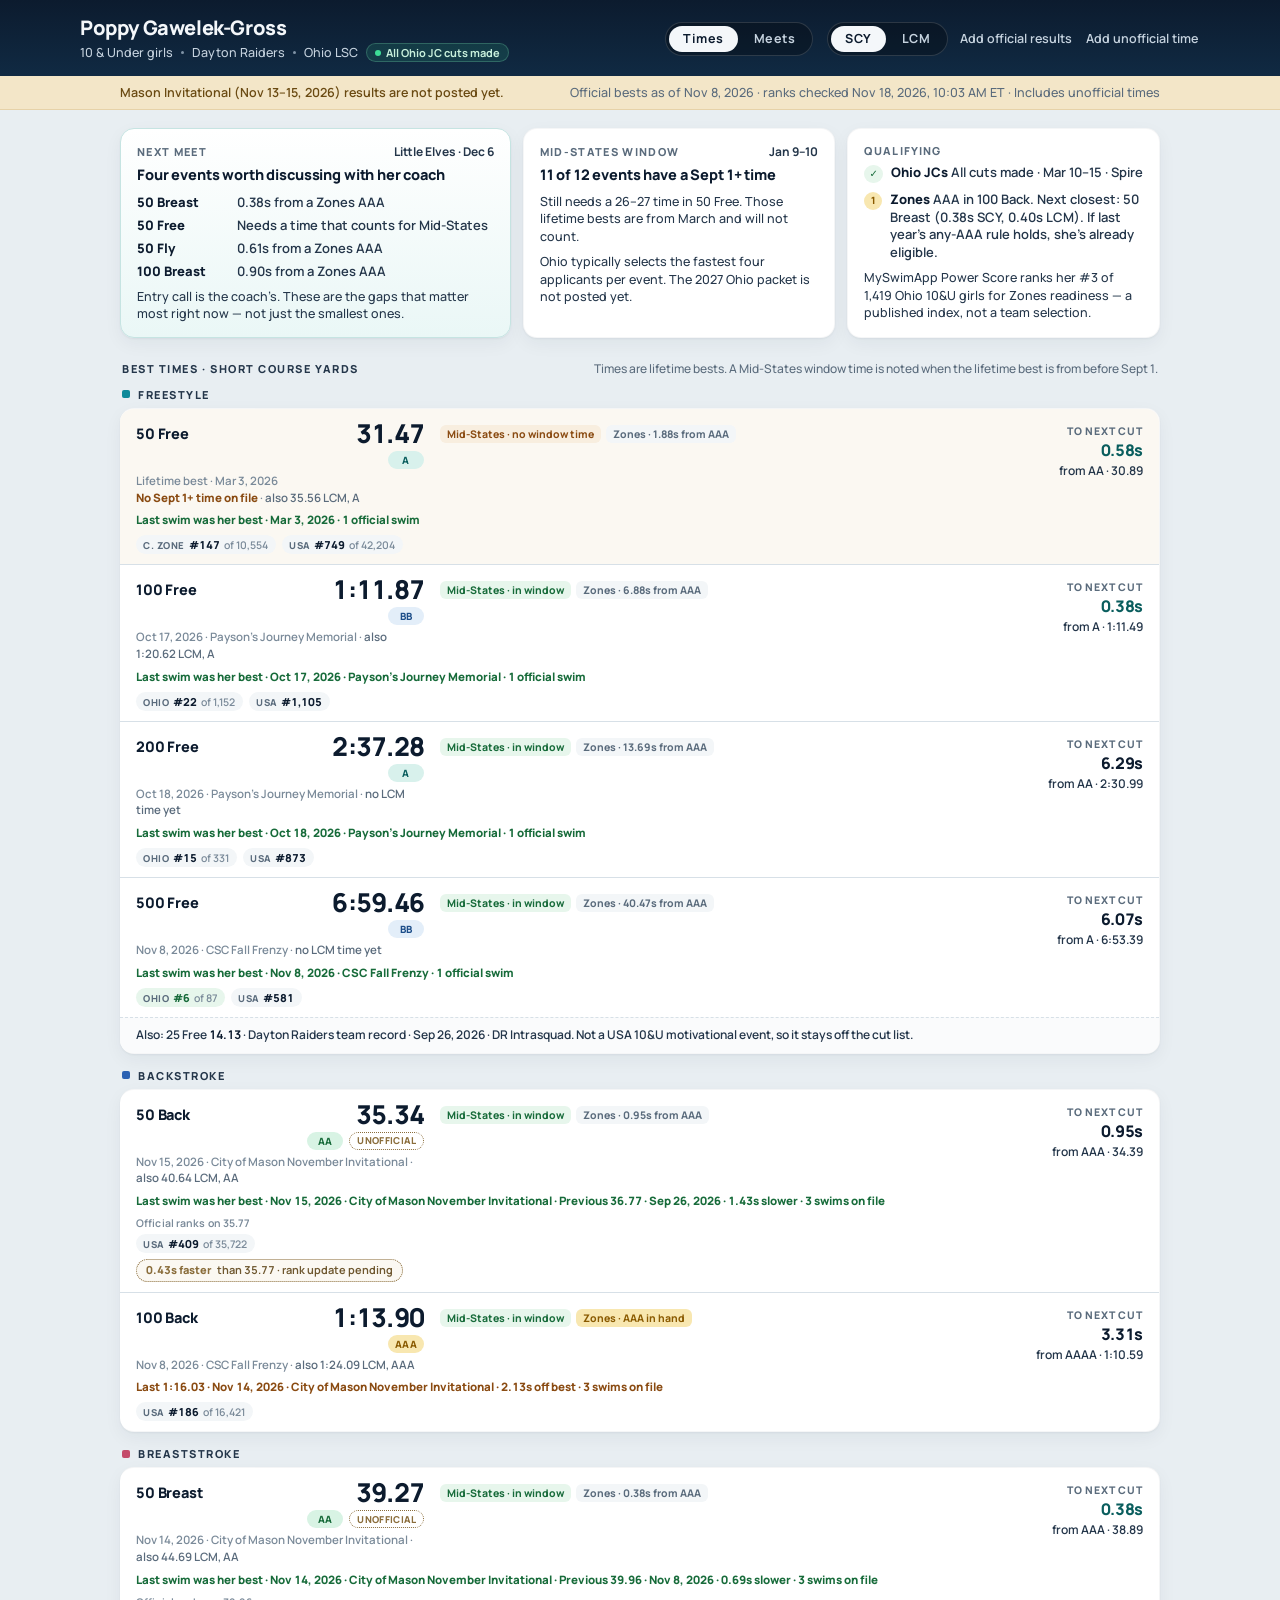
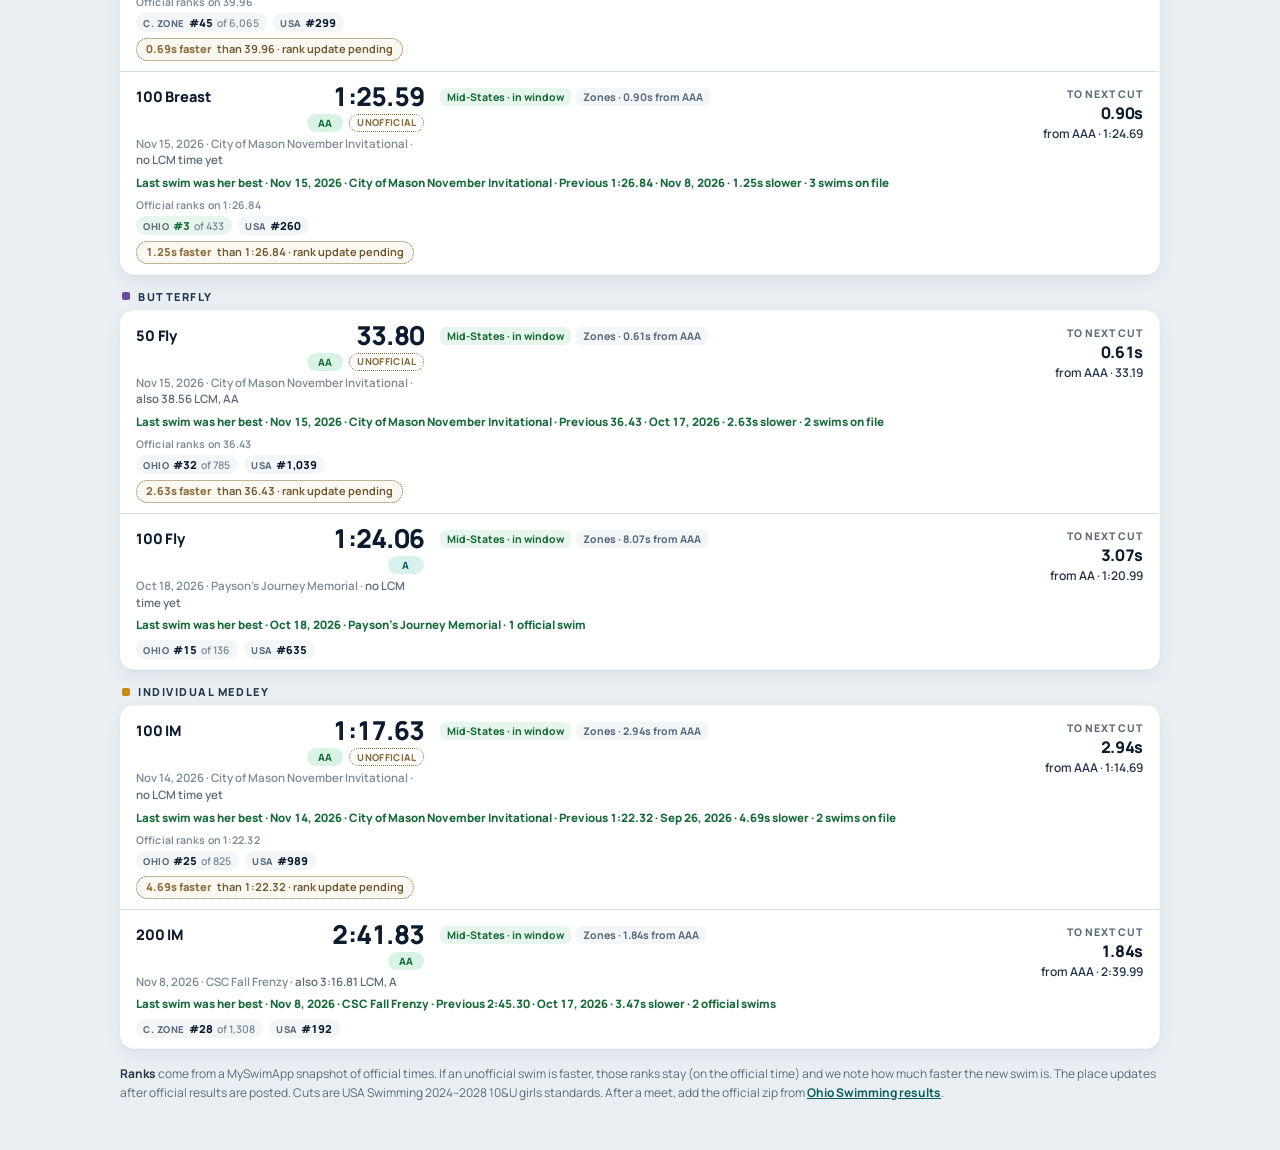
==== index.html @ fdbb14b2 "Refresh ranks from MySwimApp" ====
<!DOCTYPE html>
<html lang="en">
<head>
<meta charset="utf-8">
<meta name="viewport" content="width=device-width, initial-scale=1">
<title>Poppy Gawelek-Gross — Times Dashboard</title>
<meta name="description" content="Times, cuts, meet schedule, practice calendar, and official results for Poppy Gawelek-Gross, Dayton Raiders.">
<link rel="preconnect" href="https://fonts.googleapis.com">
<link rel="preconnect" href="https://fonts.gstatic.com" crossorigin>
<link href="https://fonts.googleapis.com/css2?family=Manrope:wght@400;500;600;700;800&display=swap" rel="stylesheet">
<style>

:root {
  --ink:#0C1B2E; --ink-soft:#24364A; --paper:#E8EEF2; --card:#FFFFFF; --line:#D7E0E7;
  --muted:#5A6B7C; --quiet:#7A8A99; --text:#152032; --aqua:#0C7C7C; --aqua-deep:#0A5E5E;
  --warn:#8A4B12; --warn-bg:#F8EEDF; --ok:#176B3A; --ok-bg:#E7F6EC; --radius:14px;
  --sans:Manrope,"Segoe UI",system-ui,sans-serif;
  --shadow:0 1px 2px rgba(16,42,67,.05),0 6px 18px rgba(16,42,67,.05);
}
* { box-sizing:border-box; margin:0; padding:0; }
html,body { background:var(--paper); color:var(--text); font-family:var(--sans); min-height:100%; }
button,input,select { font:inherit; }
.wrap { max-width:1120px; margin:0 auto; padding:0 40px 48px; }
header.hero { background:linear-gradient(180deg,#0C1B2E 0%,#102A43 100%); color:#F4F7FA; padding:16px 40px 14px; position:sticky; top:0; z-index:20; }
.hero-inner { max-width:1120px; margin:0 auto; display:flex; align-items:center; justify-content:space-between; gap:16px; }
.name-block h1 { font-weight:800; font-size:20px; letter-spacing:-.02em; line-height:1.2; }
.meta { margin-top:3px; color:#C5D2DE; font-size:12.5px; font-weight:500; display:flex; flex-wrap:wrap; gap:6px 8px; align-items:center; }
.dot { width:3px; height:3px; border-radius:50%; background:#7F93A6; display:inline-block; }
.chip { display:inline-flex; align-items:center; gap:5px; background:rgba(46,168,120,.18); border:1px solid rgba(120,210,170,.28); color:#C8F0DC; border-radius:999px; padding:1px 8px; font-size:11px; font-weight:700; }
.chip i { width:6px; height:6px; border-radius:50%; background:#3DDC97; display:inline-block; }
.hero-actions { display:flex; align-items:center; gap:10px; flex:1 1 auto; flex-wrap:wrap; justify-content:flex-end; min-width:0; }
.toggle { display:inline-flex; background:rgba(0,0,0,.28); border:1px solid rgba(255,255,255,.14); border-radius:999px; padding:3px; gap:2px; flex:0 0 auto; }
.toggle button { appearance:none; border:0; background:transparent; color:#C5D2DE; font:700 12.5px/1 var(--sans); padding:7px 14px; border-radius:999px; cursor:pointer; letter-spacing:.04em; white-space:nowrap; flex:1 0 auto; }
.toggle button[aria-pressed="true"] { background:#F4F7FA; color:var(--ink); }
.btn-quiet { color:#C5D2DE; font:600 12.5px/1 var(--sans); background:transparent; border:0; cursor:pointer; padding:6px 2px; white-space:nowrap; flex:0 0 auto; }
.status { background:#F3E6C8; border-bottom:1px solid #E6D2A8; color:#6A4A12; font-size:12.5px; font-weight:600; }
.status .inner { max-width:1120px; margin:0 auto; padding:8px 40px; display:flex; justify-content:space-between; gap:16px; flex-wrap:wrap; align-items:baseline; }
.status .fresh { color:#5A6B7C; font-weight:500; }
.cards { display:grid; grid-template-columns:1.25fr 1fr 1fr; gap:12px; margin:18px 0 22px; }
.card { background:var(--card); border-radius:var(--radius); box-shadow:var(--shadow); padding:14px 16px; border:1px solid rgba(16,42,67,.04); }
.card h2 { font-size:11px; font-weight:800; letter-spacing:.12em; text-transform:uppercase; color:var(--muted); margin:0 0 6px; display:flex; justify-content:space-between; align-items:baseline; gap:8px; }
.card h2 .when { letter-spacing:0; text-transform:none; font-weight:700; color:var(--ink-soft); font-size:12px; }
.card.soon { border:1px solid #C6E4E2; background:linear-gradient(180deg,#FFFFFF,#EAF7F6); }
.lead { font-size:14.5px; font-weight:800; color:var(--ink); letter-spacing:-.01em; margin-bottom:8px; line-height:1.3; }
.slist { list-style:none; display:flex; flex-direction:column; gap:5px; }
.slist li { display:grid; grid-template-columns:92px 1fr; gap:8px; font-size:13px; align-items:baseline; }
.slist .ev { font-weight:800; color:var(--ink); }
.slist .why { color:var(--ink-soft); font-weight:600; }
.whisper { margin-top:8px; font-size:11.5px; color:var(--quiet); font-weight:500; line-height:1.4; }
.card p { font-size:12.5px; color:var(--ink-soft); font-weight:500; line-height:1.4; }
.qual { display:flex; flex-direction:column; gap:8px; }
.qualrow { display:flex; gap:8px; align-items:flex-start; font-size:13px; line-height:1.35; }
.mark { flex:0 0 auto; margin-top:1px; min-width:18px; height:18px; padding:0 5px; border-radius:999px; display:inline-flex; align-items:center; justify-content:center; font-size:10px; font-weight:800; }
.mark.ok { background:var(--ok-bg); color:var(--ok); }
.mark.partial { background:#F8E7B0; color:#8A5A00; }
.qualrow .k { font-weight:800; color:var(--ink); }
.qualrow .v { color:var(--ink-soft); font-weight:600; }
.section-head { display:flex; align-items:baseline; justify-content:space-between; gap:12px; margin:6px 2px 10px; }
.section-head h2 { font-size:11px; font-weight:800; letter-spacing:.14em; text-transform:uppercase; color:var(--ink-soft); margin:0; }
.section-head .hint { font-size:12px; color:var(--muted); font-weight:500; }
.stroke { margin-bottom:14px; }
.stroke-head { display:flex; align-items:center; gap:8px; margin:0 2px 6px; }
.swatch { width:8px; height:8px; border-radius:2px; }
.stroke-head h3 { font-size:11px; font-weight:800; letter-spacing:.14em; text-transform:uppercase; color:var(--ink-soft); margin:0; }
.stroke-card { background:var(--card); border-radius:var(--radius); box-shadow:var(--shadow); border:1px solid rgba(16,42,67,.04); overflow:hidden; border-left:4px solid var(--stroke); }
.event { padding:11px 16px 10px; border-top:1px solid var(--line); display:grid; grid-template-columns:132px 140px 1fr 168px; grid-template-areas:"name time mid gap" "meta meta mid gap" "last last last last" "ranks ranks ranks ranks"; gap:2px 16px; align-items:start; }
.event:first-child { border-top:0; }
.event.stale { background:#FBF8F2; }
.event.empty { opacity:.8; background:#F8FAFB; }
.ev-name { grid-area:name; font-weight:800; font-size:14.5px; color:var(--ink); letter-spacing:-.01em; padding-top:4px; }
.time-col { grid-area:time; }
.time { font-weight:800; font-size:26px; letter-spacing:-.03em; color:var(--ink); font-variant-numeric:tabular-nums lining-nums; line-height:1; text-align:right; width:100%; }
.time.none { font-size:18px; font-weight:700; color:var(--quiet); }
.time-col .badges { display:flex; justify-content:flex-end; gap:6px; margin-top:5px; flex-wrap:wrap; }
.badge { display:inline-flex; align-items:center; justify-content:center; min-width:36px; height:18px; padding:0 6px; border-radius:999px; font-size:10px; font-weight:800; letter-spacing:.05em; }
.badge.B { background:#D7DEE5; color:#3A4A5A; }
.badge.BB { background:#E3EEF9; color:#1D4E89; }
.badge.A { background:#D8F1EC; color:#0A5E5E; }
.badge.AA { background:#D8F3E4; color:#176B3A; }
.badge.AAA { background:#F8E7B0; color:#8A5A00; }
.badge.AAAA { background:#EDE4FA; color:#5B2D91; }
.unofficial { display:inline-flex; align-items:center; padding:1px 7px; border-radius:999px; border:1.5px dotted #8A6D3B; color:#8A6D3B; background:transparent; font-size:9.5px; font-weight:800; letter-spacing:.04em; text-transform:uppercase; cursor:help; }
.gap { grid-area:gap; text-align:right; padding-top:4px; }
.gap .need { font-size:10.5px; font-weight:800; letter-spacing:.08em; text-transform:uppercase; color:var(--muted); }
.gap .amt { font-size:16px; font-weight:800; letter-spacing:-.02em; color:var(--ink); font-variant-numeric:tabular-nums lining-nums; margin-top:1px; }
.gap.close .amt { color:var(--aqua-deep); }
.gap .to { display:block; font-size:12px; font-weight:600; color:var(--ink-soft); margin-top:1px; }
.mid { grid-area:mid; display:flex; flex-wrap:wrap; gap:5px; align-content:flex-start; padding-top:5px; }
.tag { display:inline-flex; align-items:center; gap:4px; border-radius:6px; padding:2px 7px; font-size:10.5px; font-weight:750; }
.tag.ok { background:var(--ok-bg); color:var(--ok); }
.tag.warn { background:var(--warn-bg); color:var(--warn); }
.tag.gold { background:#F8E7B0; color:#8A5A00; }
.tag.quiet { background:#F3F6F8; color:var(--muted); }
.emeta { grid-area:meta; font-size:11.5px; font-weight:600; color:var(--quiet); padding-top:2px; line-height:1.45; }
.emeta strong { color:var(--warn); font-weight:800; }
.also { color:var(--muted); font-weight:600; }
.last { grid-area:last; font-size:11.5px; font-weight:600; color:var(--ink-soft); margin-top:4px; font-variant-numeric:tabular-nums; }
.last .off { color:var(--warn); font-weight:800; }
.last .best { color:var(--ok); font-weight:800; }
.ranks { grid-area:ranks; display:flex; gap:6px; flex-wrap:wrap; margin-top:6px; }
.rank { display:inline-flex; align-items:baseline; gap:4px; background:#F3F6F8; border-radius:999px; padding:2px 8px 2px 7px; font-size:11px; }
.rank.hot { background:#E7F6EC; }
.rank .k { font-weight:800; letter-spacing:.06em; text-transform:uppercase; color:var(--muted); font-size:9.5px; }
.rank .v { font-weight:800; color:var(--ink); font-variant-numeric:tabular-nums; }
.rank.hot .v { color:var(--ok); }
.rank .of { font-weight:600; color:var(--quiet); font-size:10.5px; }
.ranks-wrap { grid-area:ranks; margin-top:6px; }
.ranks-wrap .ranks { margin-top:0; }
.rank-cap { display:block; font-size:10.5px; font-weight:650; color:var(--quiet); margin-bottom:4px; letter-spacing:.01em; }
.rank-prov { display:inline-flex; flex-wrap:wrap; align-items:baseline; gap:0 5px; margin-top:6px; padding:3px 9px; border-radius:999px; border:1.5px dotted #8A6D3B; color:#6E572F; background:#FBF8F2; font-size:11px; font-weight:650; font-variant-numeric:tabular-nums; line-height:1.35; max-width:100%; }
.rank-prov strong { font-weight:800; color:#8A6D3B; }
.honor { padding:8px 16px 10px; font-size:12px; color:var(--ink-soft); font-weight:600; border-top:1px dashed var(--line); background:#FAFBFC; }
.honor strong { color:var(--ink); font-variant-numeric:tabular-nums; }
.notes { margin-top:16px; color:var(--muted); font-size:12px; line-height:1.55; }
.notes a { color:var(--aqua-deep); font-weight:700; }
.notes strong { color:var(--ink-soft); font-weight:700; }
.toast { position:fixed; bottom:16px; left:50%; transform:translateX(-50%); background:var(--ink); color:#fff; padding:10px 16px; border-radius:10px; font-size:13px; font-weight:600; z-index:40; max-width:min(520px,92vw); box-shadow:var(--shadow); display:none; }
.toast.show { display:block; }
.modal-bg { position:fixed; inset:0; background:rgba(12,27,46,.45); z-index:30; display:none; align-items:flex-end; justify-content:center; padding:16px; }
.modal-bg.show { display:flex; }
.modal { background:#fff; border-radius:16px; padding:18px 18px 16px; width:min(440px,100%); box-shadow:var(--shadow); }
.modal h3 { font-size:16px; font-weight:800; color:var(--ink); margin-bottom:8px; }
.modal p { font-size:13px; color:var(--ink-soft); line-height:1.45; margin-bottom:12px; }
.modal label { display:block; font-size:11px; font-weight:800; letter-spacing:.06em; text-transform:uppercase; color:var(--muted); margin:8px 0 4px; }
.modal input,.modal select { width:100%; border:1px solid var(--line); border-radius:8px; padding:8px 10px; font-size:14px; }
.modal .row { display:grid; grid-template-columns:1fr 1fr; gap:8px; }
.modal .actions { display:flex; justify-content:flex-end; gap:8px; margin-top:14px; }
.modal .actions button { border:0; border-radius:999px; padding:8px 14px; font-weight:700; cursor:pointer; }
.modal .actions .cancel { background:#F3F6F8; color:var(--ink-soft); }
.modal .actions .go { background:var(--ink); color:#fff; }
.file-hint { font-size:12px; color:var(--quiet); margin-top:8px; }

.view-toggle { margin-right:4px; }
.deadlines { display:flex; flex-direction:column; gap:8px; margin:18px 0 18px; }
.deadlines-head { font-size:11px; font-weight:800; letter-spacing:.14em; text-transform:uppercase; color:var(--ink-soft); margin:0 2px 2px; }
.deadline { background:var(--card); border:1px solid rgba(16,42,67,.04); border-left:4px solid var(--warn); border-radius:12px; box-shadow:var(--shadow); padding:10px 14px; display:flex; justify-content:space-between; align-items:baseline; gap:12px; flex-wrap:wrap; }
.deadline.soft { border-left-color:#C5D2DE; }
.deadline.muted { border-left-color:var(--line); }
.deadline .dl-when { font-weight:800; color:var(--ink); font-size:14px; letter-spacing:-.02em; }
.deadline .dl-meet { font-size:13px; font-weight:600; color:var(--ink-soft); }
.deadline .dl-status { font-size:12.5px; font-weight:700; color:var(--warn); }
.deadline.muted .dl-status { color:var(--muted); }
.deadline .dl-until { font-size:11.5px; font-weight:700; color:var(--quiet); }
.meet-card { background:var(--card); border-radius:var(--radius); box-shadow:var(--shadow); padding:16px 18px 14px; border:1px solid rgba(16,42,67,.04); margin-bottom:12px; }
.meet-card.current { border:1px solid #C6E4E2; background:linear-gradient(180deg,#FFFFFF,#EAF7F6); }
.meet-card.ineligible { opacity:.92; }
.meet-card-head { display:flex; justify-content:space-between; align-items:flex-start; gap:12px; margin-bottom:10px; flex-wrap:wrap; }
.meet-card h2 { font-size:18px; font-weight:800; letter-spacing:-.02em; text-transform:none; color:var(--ink); margin:0; line-height:1.25; }
.meet-official { display:block; font-size:12px; font-weight:600; color:var(--muted); letter-spacing:0; text-transform:none; margin-top:2px; }
.meet-dates { font-size:13.5px; font-weight:800; color:var(--ink-soft); }
.meet-badge { display:inline-flex; align-items:center; border-radius:999px; padding:2px 8px; font-size:10.5px; font-weight:800; letter-spacing:.04em; text-transform:uppercase; margin-left:8px; vertical-align:middle; }
.meet-badge.now { background:#E7F6EC; color:var(--ok); }
.meet-badge.warn { background:var(--warn-bg); color:var(--warn); }
.meet-badge.quiet { background:#F3F6F8; color:var(--muted); }
.meet-flags { display:flex; flex-wrap:wrap; gap:6px; margin:0 0 10px; }
.meet-flags .meet-badge { text-transform:none; letter-spacing:0; font-size:11px; padding:3px 8px; }
.meet-grid { display:grid; grid-template-columns:148px 1fr; gap:7px 16px; font-size:13px; line-height:1.45; }
.meet-grid .k { font-weight:800; font-size:10.5px; letter-spacing:.08em; text-transform:uppercase; color:var(--muted); padding-top:2px; }
.meet-grid .v { font-weight:600; color:var(--ink-soft); }
.meet-grid .v strong { color:var(--ink); font-weight:800; }
.meet-grid a { color:var(--aqua-deep); font-weight:700; text-decoration:none; }
.meet-grid a:hover { text-decoration:underline; }
.meet-events { margin:0; padding:0; list-style:none; display:flex; flex-direction:column; gap:2px; }
.meet-events li { display:flex; gap:10px; flex-wrap:wrap; }
.meet-events .num { font-weight:800; color:var(--quiet); width:2.4em; font-variant-numeric:tabular-nums; }
.meet-events .ev { font-weight:800; color:var(--ink); min-width:7em; }
.meet-events .seed { color:var(--muted); font-weight:600; font-variant-numeric:tabular-nums; }
.meet-events li.pick { background:#EAF7F6; border-radius:6px; padding:1px 6px; margin-left:-6px; }
.suggested { margin-top:6px; }
.suggested .lead { font-size:13px; font-weight:800; color:var(--ink); margin-bottom:4px; }
.suggested ul { margin:0; padding:0; list-style:none; display:flex; flex-direction:column; gap:4px; }
.suggested li { display:grid; grid-template-columns:92px 1fr; gap:8px; font-size:13px; }
.suggested .ev { font-weight:800; color:var(--ink); }
.suggested .why { color:var(--ink-soft); font-weight:600; }
.meet-links { display:flex; flex-wrap:wrap; gap:8px; margin-top:12px; }
.meet-links a { display:inline-flex; align-items:center; background:#F3F6F8; color:var(--aqua-deep); font-size:12px; font-weight:700; padding:6px 10px; border-radius:999px; text-decoration:none; }
.meet-links a:hover { background:#E7EEF2; }
.meet-note { margin-top:8px; font-size:12px; color:var(--muted); font-weight:500; line-height:1.45; }
.past-meets { margin:18px 0 8px; background:var(--card); border-radius:var(--radius); box-shadow:var(--shadow); border:1px solid rgba(16,42,67,.04); padding:4px 16px 8px; }
.past-meets > summary { cursor:pointer; list-style:none; font-size:13px; font-weight:800; color:var(--ink); padding:10px 0; display:flex; justify-content:space-between; align-items:center; }
.past-meets > summary::-webkit-details-marker { display:none; }
.past-meets > summary::after { content:"Show"; font-size:11px; font-weight:700; letter-spacing:.06em; text-transform:uppercase; color:var(--aqua-deep); }
.past-meets[open] > summary::after { content:"Hide"; }
.past-meets .meet-card { box-shadow:none; border:1px solid var(--line); }
.meets-foot { margin:16px 2px 0; color:var(--muted); font-size:12px; line-height:1.55; }
.meets-foot a { color:var(--aqua-deep); font-weight:700; }

.practice-card { background:var(--card); border-radius:var(--radius); box-shadow:var(--shadow); padding:16px 18px 14px; border:1px solid rgba(16,42,67,.04); margin-bottom:12px; }
.practice-card h2 { font-size:18px; font-weight:800; letter-spacing:-.02em; text-transform:none; color:var(--ink); margin:0; line-height:1.25; }
.practice-sub { display:block; font-size:12px; font-weight:600; color:var(--muted); margin-top:2px; }
table.practice-table { width:100%; border-collapse:collapse; margin-top:10px; font-variant-numeric:tabular-nums; }
table.practice-table th {
  text-align:left; font-size:10px; font-weight:800; letter-spacing:.08em; text-transform:uppercase;
  color:var(--muted); padding:6px 8px 6px 0; border-bottom:2px solid var(--ink);
}
table.practice-table td { padding:7px 8px 7px 0; border-bottom:1px solid var(--line); font-size:13.5px; font-weight:600; color:var(--ink-soft); }
table.practice-table tr:last-child td { border-bottom:0; }
table.practice-table .day { font-weight:800; color:var(--ink); width:3.2em; }
table.practice-table .tm { font-weight:800; color:var(--ink); }
table.practice-table .loc { font-weight:600; }
.practice-actions { display:flex; flex-wrap:wrap; gap:8px; margin-top:12px; align-items:center; }
.practice-actions a.practice-add {
  display:inline-flex; align-items:center; background:var(--aqua); color:#fff;
  font-size:13px; font-weight:800; padding:8px 14px; border-radius:999px; text-decoration:none;
}
.practice-actions a.practice-add:hover { background:var(--aqua-deep); }
.practice-actions a.practice-how {
  display:inline-flex; align-items:center; background:#F3F6F8; color:var(--aqua-deep);
  font-size:12px; font-weight:700; padding:6px 10px; border-radius:999px; text-decoration:none;
}
.practice-actions a.practice-how:hover { background:#E7EEF2; }
.practice-note { margin-top:8px; font-size:12px; color:var(--muted); font-weight:500; line-height:1.45; }
.practice-changes { margin:8px 0 0; padding:0; list-style:none; font-size:12.5px; color:var(--ink-soft); font-weight:600; line-height:1.45; }
.practice-changes li { margin-top:3px; }

@media (max-width:700px) {
  header.hero, .status .inner, .wrap { padding-left:14px; padding-right:14px; }
  header.hero { padding-top:14px; padding-bottom:12px; }
  .hero-inner { flex-direction:column; align-items:stretch; gap:10px; }
  .hero-actions { justify-content:flex-start; width:100%; }
  .view-toggle { flex:1 1 100%; margin-right:0; }
  .view-toggle button { flex:1 0 auto; text-align:center; }
  #course-toggle { flex:0 1 auto; }
  #course-toggle button { flex:1 0 auto; text-align:center; }
  .name-block h1 { font-size:18px; }
  .status .inner { flex-direction:column; gap:2px; }
  .cards { grid-template-columns:1fr; }
  .section-head { flex-direction:column; gap:4px; }
  .event { grid-template-columns:1fr auto; grid-template-areas:"name gap" "time gap" "mid mid" "meta meta" "last last" "ranks ranks"; gap:3px 10px; }
  .time { text-align:left; font-size:28px; }
  .time-col .badges { justify-content:flex-start; }
  .ev-name { padding-top:0; }
  .meet-grid { grid-template-columns:1fr; gap:2px 0; }
  .meet-grid .k { padding-top:8px; }
  .deadline { flex-direction:column; gap:2px; }
  .meet-card { padding:14px; }
  .meet-card h2 { font-size:17px; }
  .practice-card { padding:14px; }
  .practice-card h2 { font-size:17px; }
  .suggested li { grid-template-columns:1fr; gap:0; }
  table.ehls-table { display:none !important; }
  .ehls-cards { display:block !important; }
  .ehls-head { flex-direction:column; align-items:stretch; }
  .ehls-print-btn { width:100%; text-align:center; }
}


.ehls { margin-top:16px; padding-top:14px; border-top:1px dashed var(--line); }
.ehls-head { display:flex; justify-content:space-between; align-items:flex-end; gap:10px; flex-wrap:wrap; margin-bottom:8px; }
.ehls h3 { margin:0; font-size:13px; font-weight:800; letter-spacing:.04em; text-transform:none; color:var(--ink); }
.ehls .hint { font-size:12px; font-weight:600; color:var(--warn); max-width:36em; line-height:1.4; margin:6px 0 0; }
.ehls-print-btn {
  appearance:none; border:0; background:var(--ink); color:#fff;
  font:800 12.5px/1 var(--sans); letter-spacing:.03em;
  padding:9px 14px; border-radius:999px; cursor:pointer; white-space:nowrap;
}
.ehls-print-btn:hover { background:#18314A; }
table.ehls-table { width:100%; border-collapse:collapse; font-variant-numeric:tabular-nums; margin-top:8px; }
table.ehls-table th {
  text-align:left; font-size:10px; font-weight:800; letter-spacing:.08em; text-transform:uppercase;
  color:var(--muted); padding:6px 8px; border-bottom:2px solid var(--ink);
}
table.ehls-table td { padding:8px; border-bottom:1px solid var(--line); font-size:13px; font-weight:600; color:var(--ink-soft); vertical-align:middle; }
table.ehls-table tr:last-child td { border-bottom:0; }
table.ehls-table .ev { font-weight:800; color:var(--ink); }
table.ehls-table th.r, table.ehls-table td.r { text-align:right; }
table.ehls-table .tba { color:var(--warn); font-weight:800; letter-spacing:.04em; font-size:12px; }
.ehls-day, table.ehls-table .ehls-day td {
  font-size:11px; font-weight:800; letter-spacing:.06em; text-transform:uppercase; color:var(--aqua-deep);
  background:#EAF7F6; border-bottom:0;
}
.ehls-cards { display:none; }
.ehls-card { border-top:1px solid var(--line); padding:12px 0 10px; }
.ehls-card:first-of-type { border-top:0; }
.ehls-day + .ehls-card { border-top:0; }
.ehls-card .row1 { display:flex; justify-content:space-between; align-items:flex-start; gap:10px; }
.ehls-card .evname { font-weight:800; font-size:16px; letter-spacing:-.02em; color:var(--ink); text-align:right; padding-top:2px; }
.ehls-card .meta { display:grid; grid-template-columns:1fr 1.2fr 1fr; gap:6px 8px; margin-top:8px; font-size:13.5px; font-weight:700; color:var(--ink); font-variant-numeric:tabular-nums; }
.ehls-card .meta .lab { display:block; font-size:9.5px; font-weight:800; letter-spacing:.08em; text-transform:uppercase; color:var(--muted); }
.ehls-card .tba { color:var(--warn); font-weight:800; letter-spacing:.04em; }
table.ehls-table .ehl .code, .ehls-card .ehl .code { font-size:18px; }
.season-past { margin:22px 0 8px; }
.season-past .section-head { margin-bottom:10px; }
.past-card {
  background:var(--card); border-radius:var(--radius); border:1px solid rgba(16,42,67,.04);
  box-shadow:var(--shadow); padding:14px 16px 12px; margin-bottom:10px;
}
.past-card h3 { margin:0; font-size:16px; font-weight:800; letter-spacing:-.02em; text-transform:none; color:var(--ink); }
.past-meta { font-size:12.5px; font-weight:600; color:var(--muted); margin:2px 0 8px; }
.past-swims { width:100%; border-collapse:collapse; font-variant-numeric:tabular-nums; }
.past-swims td { padding:4px 8px 4px 0; font-size:13px; font-weight:600; color:var(--ink-soft); }
.past-swims .ev { font-weight:800; color:var(--ink); }
.past-swims .tm { font-weight:800; color:var(--ink); font-variant-numeric:tabular-nums; }
.past-flag { display:inline-flex; align-items:center; border-radius:999px; padding:1px 6px; font-size:9.5px; font-weight:800; letter-spacing:.04em; text-transform:uppercase; margin-left:6px; vertical-align:middle; }
.past-flag.best { background:var(--ok-bg); color:var(--ok); }
.past-flag.record { background:#F8E7B0; color:#8A5A00; }
.past-flag.window { background:#E3EEF9; color:#1D4E89; }
#ehls-print { display:none; }
.notecard {
  background:#fffef8; color:var(--ink);
  border:1.5px solid #1A2A3A; border-radius:6px;
  padding:12px 14px 10px; width:100%;
  display:flex; flex-direction:column;
}
.nc-top { display:flex; justify-content:space-between; align-items:flex-start; gap:8px; }
.nc-name { font-weight:800; font-size:21px; letter-spacing:-.03em; line-height:1.05; margin:0; text-transform:none; }
.nc-meet { font-weight:800; font-size:12.5px; color:var(--ink-soft); margin:3px 0 0; }
.nc-session { text-align:right; font-weight:800; font-size:13px; line-height:1.25; }
.nc-session .day { font-size:15.5px; letter-spacing:-.02em; }
.nc-times { font-size:12.5px; font-weight:700; color:var(--ink-soft); margin:6px 0 6px; padding-bottom:5px; border-bottom:2px solid var(--ink); }
.nc-table { width:100%; border-collapse:collapse; flex:1; font-variant-numeric:tabular-nums; }
.nc-table th { text-align:left; font-size:9px; font-weight:800; letter-spacing:.1em; text-transform:uppercase; color:var(--muted); padding:2px 8px 3px 0; }
.nc-table th.r, .nc-table td.r { text-align:right; padding-left:14px; }
.nc-table td { padding:6px 8px 6px 0; border-top:1px solid #E4E0D4; font-size:15px; font-weight:700; vertical-align:middle; }
.nc-table td:last-child, .nc-table th:last-child { padding-right:0; }
.nc-table .ev { font-weight:800; font-size:15.5px; letter-spacing:-.02em; color:var(--ink); white-space:nowrap; }
.nc-table td.r { white-space:nowrap; }
.ehl .code { font-weight:800; font-size:19px; letter-spacing:-.03em; color:var(--ink); line-height:1.05; white-space:nowrap; font-variant-numeric:tabular-nums; }
.ehl .sep { display:inline-block; padding:0 .12em; font-weight:700; color:#7A8A99; }
.ehl .tba { color:var(--warn); font-weight:800; letter-spacing:.02em; font-size:14px; }
.ehl .abbr { margin-top:2px; font-size:10.5px; font-weight:800; letter-spacing:.12em; text-transform:uppercase; color:var(--ink-soft); }
.goal { white-space:nowrap; font-weight:800; color:var(--ink); }
.goal .cut { display:inline-block; margin-right:.32em; font-size:10px; font-weight:800; letter-spacing:.08em; text-transform:uppercase; color:#0A5E5E; }
.nc-foot { margin-top:auto; padding-top:6px; font-size:10px; font-weight:650; color:var(--muted); letter-spacing:.01em; white-space:nowrap; }

@page { size: 6in 4in; margin: 0; }
@media print {
  body.print-ehls header.hero,
  body.print-ehls .status,
  body.print-ehls .wrap,
  body.print-ehls #toast,
  body.print-ehls #modal-bg,
  body.print-ehls #file { display:none !important; }
  body.print-ehls { background:#fff; }
  body.print-ehls #ehls-print { display:block !important; }
  body.print-ehls .print-page {
    display:block;
    width: 6in;
    height: 4in;
    page-break-after: always;
    break-after: page;
    padding: 0;
  }
  body.print-ehls .print-page:last-child { page-break-after: auto; break-after: auto; }
  body.print-ehls .print-page .notecard {
    box-shadow:none; border-radius:0; border:0;
    width:100%; height:100%; padding:0.18in;
  }
}

.ehls-time { font-weight:800; color:var(--ink); font-variant-numeric:tabular-nums; }
.ehls-time.ns { letter-spacing:.04em; color:var(--muted); }
.ehls-time .uo { display:inline-block; margin-left:6px; font-size:9.5px; font-weight:800; letter-spacing:.04em; text-transform:uppercase; color:#8A6D3B; }
.ehls-time .place { font-weight:700; color:var(--ink-soft); }
.ehls-relays { margin-top:10px; font-size:13px; font-weight:600; color:var(--ink-soft); line-height:1.45; }
.ehls-relays strong { color:var(--ink); font-weight:800; }
.past-flag.unofficial { background:#F8EEDF; color:#8A6D3B; }

</style>
</head>
<body>
<header class="hero">
  <div class="hero-inner">
    <div class="name-block">
      <h1>Poppy Gawelek-Gross</h1>
      <div class="meta">
        <span>10 &amp; Under girls</span><span class="dot"></span>
        <span>Dayton Raiders</span><span class="dot"></span>
        <span>Ohio LSC</span>
        <span class="chip"><i></i>All Ohio JC cuts made</span>
      </div>
    </div>
    <div class="hero-actions">
      <div class="toggle view-toggle" role="tablist" aria-label="Dashboard section">
        <button type="button" id="btn-times" data-view="times" aria-pressed="true">Times</button>
        <button type="button" id="btn-meets" data-view="meets" aria-pressed="false">Meets</button>
      </div>
      <div class="toggle" id="course-toggle" role="tablist" aria-label="Course">
        <button type="button" id="btn-scy" data-course="SCY" aria-pressed="true">SCY</button>
        <button type="button" id="btn-lcm" data-course="LCM" aria-pressed="false">LCM</button>
      </div>
      <button type="button" class="btn-quiet" id="btn-import">Add official results</button>
      <button type="button" class="btn-quiet" id="btn-unofficial">Add unofficial time</button>
      <input id="file" type="file" accept=".zip,.hy3,.cl2,.HY3,.CL2,application/zip" multiple hidden>
    </div>
  </div>
</header>
<div id="app"></div>
<div id="ehls-print" class="ehls-print" aria-hidden="true"></div>
<div id="toast" class="toast" role="status"></div>
<div id="modal-bg" class="modal-bg"></div>
<script>
const DATA = {
  "version": 1,
  "meta": {
    "swimmer": "Poppy Gawelek-Gross",
    "ageGroup": "10 & Under girls",
    "club": "Dayton Raiders",
    "lsc": "Ohio LSC",
    "born": "2016-09-05",
    "profileUrl": "https://myswimapp.com/swimmer/140062",
    "ohioResultsUrl": "https://www.gomotionapp.com/team/czohlsc/page/meets/25-26-sc-scheduleresults",
    "lastChecked": "2026-11-18T10:03:35-05:00",
    "lastCheckedLabel": "Nov 18, 2026, 10:03 AM ET",
    "bestTimesAsOf": "2026-11-08",
    "bestTimesAsOfLabel": "Nov 8, 2026",
    "midStatesWindowStart": "2026-09-01",
    "snapshotUpdated": "2026-11-18T10:03:35-05:00",
    "snapshotUpdatedLabel": "Nov 18, 2026, 10:03 AM ET",
    "masonMeet": {
      "name": "City of Mason November Invitational",
      "dates": "Nov 13–15, 2026",
      "resultsPosted": false
    },
    "zonesReadiness": {
      "rank": 3,
      "of": 1419,
      "scope": "Ohio 10&U girls",
      "metric": "MySwimApp Power Score",
      "source": "MySwimApp"
    },
    "meetsAsOf": "2026-11-15",
    "meetsAsOfLabel": "Nov 15, 2026"
  },
  "eventCatalog": {
    "scy": [
      {
        "name": "50 Free",
        "stroke": "Freestyle"
      },
      {
        "name": "100 Free",
        "stroke": "Freestyle"
      },
      {
        "name": "200 Free",
        "stroke": "Freestyle"
      },
      {
        "name": "500 Free",
        "stroke": "Freestyle"
      },
      {
        "name": "50 Back",
        "stroke": "Backstroke"
      },
      {
        "name": "100 Back",
        "stroke": "Backstroke"
      },
      {
        "name": "50 Breast",
        "stroke": "Breaststroke"
      },
      {
        "name": "100 Breast",
        "stroke": "Breaststroke"
      },
      {
        "name": "50 Fly",
        "stroke": "Butterfly"
      },
      {
        "name": "100 Fly",
        "stroke": "Butterfly"
      },
      {
        "name": "100 IM",
        "stroke": "Individual Medley"
      },
      {
        "name": "200 IM",
        "stroke": "Individual Medley"
      }
    ],
    "lcm": [
      {
        "name": "50 Free",
        "stroke": "Freestyle"
      },
      {
        "name": "100 Free",
        "stroke": "Freestyle"
      },
      {
        "name": "200 Free",
        "stroke": "Freestyle"
      },
      {
        "name": "400 Free",
        "stroke": "Freestyle"
      },
      {
        "name": "50 Back",
        "stroke": "Backstroke"
      },
      {
        "name": "100 Back",
        "stroke": "Backstroke"
      },
      {
        "name": "50 Breast",
        "stroke": "Breaststroke"
      },
      {
        "name": "100 Breast",
        "stroke": "Breaststroke"
      },
      {
        "name": "50 Fly",
        "stroke": "Butterfly"
      },
      {
        "name": "100 Fly",
        "stroke": "Butterfly"
      },
      {
        "name": "200 IM",
        "stroke": "Individual Medley"
      }
    ]
  },
  "standards": {
    "scy": {
      "50 Free": {
        "B": "39.79",
        "BB": "35.99",
        "A": "32.09",
        "AA": "30.89",
        "AAA": "29.59",
        "AAAA": "28.29"
      },
      "100 Free": {
        "B": "1:30.79",
        "BB": "1:21.09",
        "A": "1:11.49",
        "AA": "1:08.29",
        "AAA": "1:04.99",
        "AAAA": "1:01.79"
      },
      "200 Free": {
        "B": "3:22.79",
        "BB": "3:00.59",
        "A": "2:38.39",
        "AA": "2:30.99",
        "AAA": "2:23.59",
        "AAAA": "2:16.19"
      },
      "500 Free": {
        "B": "8:36.69",
        "BB": "7:45.09",
        "A": "6:53.39",
        "AA": "6:36.19",
        "AAA": "6:18.99",
        "AAAA": "6:01.69"
      },
      "50 Back": {
        "B": "48.59",
        "BB": "43.29",
        "A": "37.99",
        "AA": "36.19",
        "AAA": "34.39",
        "AAAA": "32.59"
      },
      "100 Back": {
        "B": "1:45.79",
        "BB": "1:33.99",
        "A": "1:22.29",
        "AA": "1:18.39",
        "AAA": "1:14.49",
        "AAAA": "1:10.59"
      },
      "50 Breast": {
        "B": "54.59",
        "BB": "48.69",
        "A": "42.79",
        "AA": "40.89",
        "AAA": "38.89",
        "AAAA": "36.89"
      },
      "100 Breast": {
        "B": "2:00.29",
        "BB": "1:46.89",
        "A": "1:33.59",
        "AA": "1:29.09",
        "AAA": "1:24.69",
        "AAAA": "1:20.19"
      },
      "50 Fly": {
        "B": "48.39",
        "BB": "42.69",
        "A": "36.99",
        "AA": "35.09",
        "AAA": "33.19",
        "AAAA": "31.29"
      },
      "100 Fly": {
        "B": "1:56.69",
        "BB": "1:41.39",
        "A": "1:26.09",
        "AA": "1:20.99",
        "AAA": "1:15.99",
        "AAAA": "1:10.89"
      },
      "100 IM": {
        "B": "1:44.29",
        "BB": "1:33.19",
        "A": "1:22.09",
        "AA": "1:18.39",
        "AAA": "1:14.69",
        "AAAA": "1:10.99"
      },
      "200 IM": {
        "B": "3:42.09",
        "BB": "3:18.79",
        "A": "2:55.49",
        "AA": "2:47.69",
        "AAA": "2:39.99",
        "AAAA": "2:32.19"
      }
    },
    "lcm": {
      "50 Free": {
        "B": "45.29",
        "BB": "40.89",
        "A": "36.59",
        "AA": "35.09",
        "AAA": "33.69",
        "AAAA": "32.19"
      },
      "100 Free": {
        "B": "1:44.09",
        "BB": "1:32.99",
        "A": "1:21.89",
        "AA": "1:18.19",
        "AAA": "1:14.49",
        "AAAA": "1:10.79"
      },
      "200 Free": {
        "B": "3:50.99",
        "BB": "3:25.69",
        "A": "3:00.39",
        "AA": "2:51.99",
        "AAA": "2:43.49",
        "AAAA": "2:35.09"
      },
      "400 Free": {
        "B": "7:48.59",
        "BB": "7:01.69",
        "A": "6:14.89",
        "AA": "5:59.29",
        "AAA": "5:43.69",
        "AAAA": "5:27.99"
      },
      "50 Back": {
        "B": "55.79",
        "BB": "49.69",
        "A": "43.59",
        "AA": "41.59",
        "AAA": "39.49",
        "AAAA": "37.49"
      },
      "100 Back": {
        "B": "2:01.59",
        "BB": "1:48.09",
        "A": "1:34.59",
        "AA": "1:30.09",
        "AAA": "1:25.59",
        "AAAA": "1:21.09"
      },
      "50 Breast": {
        "B": "1:02.19",
        "BB": "55.49",
        "A": "48.79",
        "AA": "46.49",
        "AAA": "44.29",
        "AAAA": "42.09"
      },
      "100 Breast": {
        "B": "2:19.39",
        "BB": "2:03.89",
        "A": "1:48.39",
        "AA": "1:43.29",
        "AAA": "1:38.09",
        "AAAA": "1:32.99"
      },
      "50 Fly": {
        "B": "54.49",
        "BB": "48.09",
        "A": "41.59",
        "AA": "39.49",
        "AAA": "37.29",
        "AAAA": "35.19"
      },
      "100 Fly": {
        "B": "2:12.79",
        "BB": "1:55.39",
        "A": "1:37.99",
        "AA": "1:32.19",
        "AAA": "1:26.39",
        "AAAA": "1:20.59"
      },
      "200 IM": {
        "B": "4:15.69",
        "BB": "3:48.89",
        "A": "3:22.09",
        "AA": "3:13.09",
        "AAA": "3:04.19",
        "AAAA": "2:55.29"
      }
    }
  },
  "officialTimes": [
    {
      "event": "50 Free",
      "course": "SCY",
      "time": "31.47",
      "date": "2026-03-03",
      "meet": null,
      "source": "MySwimApp",
      "ranks": {
        "ohio": null,
        "centralZone": {
          "rank": 147,
          "of": 10554
        },
        "usa": {
          "rank": 749,
          "of": 42204
        }
      }
    },
    {
      "event": "100 Free",
      "course": "SCY",
      "time": "1:11.87",
      "date": "2026-10-17",
      "meet": "Payson's Journey Memorial",
      "source": "MySwimApp",
      "ranks": {
        "ohio": {
          "rank": 22,
          "of": 1152
        },
        "centralZone": null,
        "usa": {
          "rank": 1105
        }
      }
    },
    {
      "event": "200 Free",
      "course": "SCY",
      "time": "2:37.28",
      "date": "2026-10-18",
      "meet": "Payson's Journey Memorial",
      "source": "MySwimApp",
      "ranks": {
        "ohio": {
          "rank": 15,
          "of": 331
        },
        "centralZone": null,
        "usa": {
          "rank": 873
        }
      }
    },
    {
      "event": "500 Free",
      "course": "SCY",
      "time": "6:59.46",
      "date": "2026-11-08",
      "meet": "CSC Fall Frenzy",
      "source": "MySwimApp",
      "ranks": {
        "ohio": {
          "rank": 6,
          "of": 87
        },
        "centralZone": null,
        "usa": {
          "rank": 581
        }
      }
    },
    {
      "event": "50 Back",
      "course": "SCY",
      "time": "35.77",
      "date": "2026-03-13",
      "meet": null,
      "source": "MySwimApp",
      "ranks": {
        "ohio": null,
        "centralZone": null,
        "usa": {
          "rank": 409,
          "of": 35722
        }
      }
    },
    {
      "event": "100 Back",
      "course": "SCY",
      "time": "1:13.90",
      "date": "2026-11-08",
      "meet": "CSC Fall Frenzy",
      "source": "MySwimApp",
      "ranks": {
        "ohio": null,
        "centralZone": null,
        "usa": {
          "rank": 186,
          "of": 16421
        }
      }
    },
    {
      "event": "50 Breast",
      "course": "SCY",
      "time": "39.96",
      "date": "2026-11-08",
      "meet": "CSC Fall Frenzy",
      "source": "MySwimApp",
      "ranks": {
        "ohio": null,
        "centralZone": {
          "rank": 45,
          "of": 6065
        },
        "usa": {
          "rank": 299
        }
      }
    },
    {
      "event": "100 Breast",
      "course": "SCY",
      "time": "1:26.84",
      "date": "2026-11-08",
      "meet": "CSC Fall Frenzy",
      "source": "MySwimApp",
      "ranks": {
        "ohio": {
          "rank": 3,
          "of": 433
        },
        "centralZone": null,
        "usa": {
          "rank": 260
        }
      }
    },
    {
      "event": "50 Fly",
      "course": "SCY",
      "time": "36.43",
      "date": "2026-10-17",
      "meet": "Payson's Journey Memorial",
      "source": "MySwimApp",
      "ranks": {
        "ohio": {
          "rank": 32,
          "of": 785
        },
        "centralZone": null,
        "usa": {
          "rank": 1039
        }
      }
    },
    {
      "event": "100 Fly",
      "course": "SCY",
      "time": "1:24.06",
      "date": "2026-10-18",
      "meet": "Payson's Journey Memorial",
      "source": "MySwimApp",
      "ranks": {
        "ohio": {
          "rank": 15,
          "of": 136
        },
        "centralZone": null,
        "usa": {
          "rank": 635
        }
      }
    },
    {
      "event": "100 IM",
      "course": "SCY",
      "time": "1:22.32",
      "date": "2026-09-26",
      "meet": "DR Intrasquad",
      "source": "MySwimApp",
      "ranks": {
        "ohio": {
          "rank": 25,
          "of": 825
        },
        "centralZone": null,
        "usa": {
          "rank": 989
        }
      }
    },
    {
      "event": "200 IM",
      "course": "SCY",
      "time": "2:41.83",
      "date": "2026-11-08",
      "meet": "CSC Fall Frenzy",
      "source": "MySwimApp",
      "ranks": {
        "ohio": null,
        "centralZone": {
          "rank": 28,
          "of": 1308
        },
        "usa": {
          "rank": 192
        }
      }
    },
    {
      "event": "50 Free",
      "course": "LCM",
      "time": "35.56",
      "date": "2026-05-31",
      "meet": null,
      "source": "MySwimApp",
      "ranks": {
        "ohio": null,
        "centralZone": {
          "rank": 131,
          "of": 4356
        },
        "usa": {
          "rank": 597
        }
      }
    },
    {
      "event": "100 Free",
      "course": "LCM",
      "time": "1:20.62",
      "date": "2026-05-31",
      "meet": null,
      "source": "MySwimApp",
      "ranks": {
        "ohio": {
          "rank": 15,
          "of": 405
        },
        "centralZone": null,
        "usa": {
          "rank": 723
        }
      }
    },
    {
      "event": "50 Back",
      "course": "LCM",
      "time": "40.64",
      "date": "2026-06-19",
      "meet": null,
      "source": "MySwimApp",
      "ranks": {
        "ohio": null,
        "centralZone": {
          "rank": 64,
          "of": 4243
        },
        "usa": {
          "rank": 292,
          "of": 15842
        }
      }
    },
    {
      "event": "100 Back",
      "course": "LCM",
      "time": "1:24.09",
      "date": "2026-06-20",
      "meet": null,
      "source": "MySwimApp",
      "ranks": {
        "ohio": null,
        "centralZone": null,
        "usa": {
          "rank": 121,
          "of": 10097
        }
      }
    },
    {
      "event": "50 Breast",
      "course": "LCM",
      "time": "44.69",
      "date": "2026-07-30",
      "meet": null,
      "source": "MySwimApp",
      "ranks": {
        "ohio": null,
        "centralZone": null,
        "usa": {
          "rank": 147,
          "of": 13118
        }
      }
    },
    {
      "event": "50 Fly",
      "course": "LCM",
      "time": "38.56",
      "date": "2026-07-31",
      "meet": null,
      "source": "MySwimApp",
      "ranks": {
        "ohio": null,
        "centralZone": {
          "rank": 71,
          "of": 2409
        },
        "usa": {
          "rank": 354
        }
      }
    },
    {
      "event": "200 IM",
      "course": "LCM",
      "time": "3:16.81",
      "date": "2026-06-19",
      "meet": null,
      "source": "MySwimApp",
      "ranks": {
        "ohio": {
          "rank": 10,
          "of": 124
        },
        "centralZone": null,
        "usa": {
          "rank": 526
        }
      }
    }
  ],
  "provisionalTimes": [
    {
      "event": "100 Back",
      "course": "SCY",
      "time": "1:16.03",
      "date": "2026-11-14",
      "meet": "City of Mason November Invitational",
      "source": "Meet Mobile",
      "provisional": true,
      "splits": [],
      "place": 3
    },
    {
      "event": "50 Breast",
      "course": "SCY",
      "time": "39.27",
      "date": "2026-11-14",
      "meet": "City of Mason November Invitational",
      "source": "Meet Mobile",
      "provisional": true,
      "splits": [],
      "place": 1
    },
    {
      "event": "100 IM",
      "course": "SCY",
      "time": "1:17.63",
      "date": "2026-11-14",
      "meet": "City of Mason November Invitational",
      "source": "Meet Mobile",
      "provisional": true,
      "splits": [],
      "place": 4
    },
    {
      "event": "50 Fly",
      "course": "SCY",
      "time": "33.80",
      "date": "2026-11-15",
      "meet": "City of Mason November Invitational",
      "source": "Meet Mobile",
      "provisional": true,
      "splits": [],
      "place": 4
    },
    {
      "event": "100 Breast",
      "course": "SCY",
      "time": "1:25.59",
      "date": "2026-11-15",
      "meet": "City of Mason November Invitational",
      "source": "Meet Mobile",
      "provisional": true,
      "splits": [],
      "place": 2
    },
    {
      "event": "50 Back",
      "course": "SCY",
      "time": "35.34",
      "date": "2026-11-15",
      "meet": "City of Mason November Invitational",
      "source": "Meet Mobile",
      "provisional": true,
      "splits": [],
      "place": 3
    }
  ],
  "honors": [
    {
      "event": "25 Free",
      "course": "SCY",
      "time": "14.13",
      "date": "2026-09-26",
      "meet": "DR Intrasquad",
      "note": "Dayton Raiders team record",
      "source": "MySwimApp"
    }
  ],
  "littleElvesEvents": [
    "50 Breast",
    "50 Free",
    "50 Fly",
    "100 Breast"
  ],
  "swimHistory": [
    {
      "event": "50 Free",
      "course": "SCY",
      "time": "31.47",
      "date": "2026-03-03",
      "meet": null,
      "source": "MySwimApp",
      "splits": [],
      "provisional": false
    },
    {
      "event": "50 Back",
      "course": "SCY",
      "time": "35.77",
      "date": "2026-03-13",
      "meet": null,
      "source": "MySwimApp",
      "splits": [],
      "provisional": false
    },
    {
      "event": "100 Free",
      "course": "LCM",
      "time": "1:20.62",
      "date": "2026-05-31",
      "meet": null,
      "source": "MySwimApp",
      "splits": [],
      "provisional": false
    },
    {
      "event": "50 Free",
      "course": "LCM",
      "time": "35.56",
      "date": "2026-05-31",
      "meet": null,
      "source": "MySwimApp",
      "splits": [],
      "provisional": false
    },
    {
      "event": "200 IM",
      "course": "LCM",
      "time": "3:16.81",
      "date": "2026-06-19",
      "meet": null,
      "source": "MySwimApp",
      "splits": [],
      "provisional": false
    },
    {
      "event": "50 Back",
      "course": "LCM",
      "time": "40.64",
      "date": "2026-06-19",
      "meet": null,
      "source": "MySwimApp",
      "splits": [],
      "provisional": false
    },
    {
      "event": "100 Back",
      "course": "LCM",
      "time": "1:24.09",
      "date": "2026-06-20",
      "meet": null,
      "source": "MySwimApp",
      "splits": [],
      "provisional": false
    },
    {
      "event": "50 Breast",
      "course": "LCM",
      "time": "44.69",
      "date": "2026-07-30",
      "meet": null,
      "source": "MySwimApp",
      "splits": [],
      "provisional": false
    },
    {
      "event": "50 Fly",
      "course": "LCM",
      "time": "38.56",
      "date": "2026-07-31",
      "meet": null,
      "source": "MySwimApp",
      "splits": [],
      "provisional": false
    },
    {
      "event": "100 IM",
      "course": "SCY",
      "time": "1:22.32",
      "date": "2026-09-26",
      "meet": "DR Intrasquad",
      "source": "Ohio results file",
      "splits": [
        {
          "at": 50,
          "time": "38.20"
        },
        {
          "at": 100,
          "time": "1:22.32"
        }
      ],
      "provisional": false
    },
    {
      "event": "25 Free",
      "course": "SCY",
      "time": "14.13",
      "date": "2026-09-26",
      "meet": "DR Intrasquad",
      "source": "Ohio results file",
      "splits": [],
      "provisional": false
    },
    {
      "event": "50 Back",
      "course": "SCY",
      "time": "36.77",
      "date": "2026-09-26",
      "meet": "DR Intrasquad",
      "source": "Ohio results file",
      "splits": [],
      "provisional": false
    },
    {
      "event": "50 Breast",
      "course": "SCY",
      "time": "40.92",
      "date": "2026-09-26",
      "meet": "DR Intrasquad",
      "source": "Ohio results file",
      "splits": [],
      "provisional": false
    },
    {
      "event": "100 Breast",
      "course": "SCY",
      "time": "1:29.58",
      "date": "2026-10-17",
      "meet": "Payson's Journey Memorial",
      "source": "Ohio results file",
      "splits": [
        {
          "at": 50,
          "time": "42.84"
        },
        {
          "at": 100,
          "time": "1:29.58"
        }
      ],
      "provisional": false
    },
    {
      "event": "100 Free",
      "course": "SCY",
      "time": "1:11.87",
      "date": "2026-10-17",
      "meet": "Payson's Journey Memorial",
      "source": "Ohio results file",
      "splits": [
        {
          "at": 50,
          "time": "34.71"
        },
        {
          "at": 100,
          "time": "1:11.87"
        }
      ],
      "provisional": false
    },
    {
      "event": "200 IM",
      "course": "SCY",
      "time": "2:45.30",
      "date": "2026-10-17",
      "meet": "Payson's Journey Memorial",
      "source": "Ohio results file",
      "splits": [
        {
          "at": 50,
          "time": "38.31"
        },
        {
          "at": 100,
          "time": "1:19.99"
        },
        {
          "at": 150,
          "time": "2:08.95"
        },
        {
          "at": 200,
          "time": "2:45.30"
        }
      ],
      "provisional": false
    },
    {
      "event": "50 Fly",
      "course": "SCY",
      "time": "36.43",
      "date": "2026-10-17",
      "meet": "Payson's Journey Memorial",
      "source": "Ohio results file",
      "splits": [],
      "provisional": false
    },
    {
      "event": "100 Back",
      "course": "SCY",
      "time": "1:15.87",
      "date": "2026-10-18",
      "meet": "Payson's Journey Memorial",
      "source": "Ohio results file",
      "splits": [
        {
          "at": 50,
          "time": "37.41"
        },
        {
          "at": 100,
          "time": "1:15.87"
        }
      ],
      "provisional": false
    },
    {
      "event": "100 Fly",
      "course": "SCY",
      "time": "1:24.06",
      "date": "2026-10-18",
      "meet": "Payson's Journey Memorial",
      "source": "Ohio results file",
      "splits": [
        {
          "at": 50,
          "time": "37.52"
        },
        {
          "at": 100,
          "time": "1:24.06"
        }
      ],
      "provisional": false
    },
    {
      "event": "200 Free",
      "course": "SCY",
      "time": "2:37.28",
      "date": "2026-10-18",
      "meet": "Payson's Journey Memorial",
      "source": "Ohio results file",
      "splits": [
        {
          "at": 50,
          "time": "35.57"
        },
        {
          "at": 100,
          "time": "1:16.61"
        },
        {
          "at": 150,
          "time": "1:58.32"
        },
        {
          "at": 200,
          "time": "2:37.28"
        }
      ],
      "provisional": false
    },
    {
      "event": "100 Back",
      "course": "SCY",
      "time": "1:13.90",
      "date": "2026-11-08",
      "meet": "CSC Fall Frenzy",
      "source": "MySwimApp",
      "splits": [],
      "provisional": false
    },
    {
      "event": "100 Breast",
      "course": "SCY",
      "time": "1:26.84",
      "date": "2026-11-08",
      "meet": "CSC Fall Frenzy",
      "source": "MySwimApp",
      "splits": [],
      "provisional": false
    },
    {
      "event": "200 IM",
      "course": "SCY",
      "time": "2:41.83",
      "date": "2026-11-08",
      "meet": "CSC Fall Frenzy",
      "source": "MySwimApp",
      "splits": [],
      "provisional": false
    },
    {
      "event": "50 Breast",
      "course": "SCY",
      "time": "39.96",
      "date": "2026-11-08",
      "meet": "CSC Fall Frenzy",
      "source": "MySwimApp",
      "splits": [],
      "provisional": false
    },
    {
      "event": "500 Free",
      "course": "SCY",
      "time": "6:59.46",
      "date": "2026-11-08",
      "meet": "CSC Fall Frenzy",
      "source": "MySwimApp",
      "splits": [],
      "provisional": false
    },
    {
      "event": "100 Back",
      "course": "SCY",
      "time": "1:16.03",
      "date": "2026-11-14",
      "meet": "City of Mason November Invitational",
      "source": "Meet Mobile",
      "provisional": true,
      "splits": [],
      "place": 3
    },
    {
      "event": "50 Breast",
      "course": "SCY",
      "time": "39.27",
      "date": "2026-11-14",
      "meet": "City of Mason November Invitational",
      "source": "Meet Mobile",
      "provisional": true,
      "splits": [],
      "place": 1
    },
    {
      "event": "100 IM",
      "course": "SCY",
      "time": "1:17.63",
      "date": "2026-11-14",
      "meet": "City of Mason November Invitational",
      "source": "Meet Mobile",
      "provisional": true,
      "splits": [],
      "place": 4
    },
    {
      "event": "50 Fly",
      "course": "SCY",
      "time": "33.80",
      "date": "2026-11-15",
      "meet": "City of Mason November Invitational",
      "source": "Meet Mobile",
      "provisional": true,
      "splits": [],
      "place": 4
    },
    {
      "event": "100 Breast",
      "course": "SCY",
      "time": "1:25.59",
      "date": "2026-11-15",
      "meet": "City of Mason November Invitational",
      "source": "Meet Mobile",
      "provisional": true,
      "splits": [],
      "place": 2
    },
    {
      "event": "50 Back",
      "course": "SCY",
      "time": "35.34",
      "date": "2026-11-15",
      "meet": "City of Mason November Invitational",
      "source": "Meet Mobile",
      "provisional": true,
      "splits": [],
      "place": 3
    }
  ],
  "seasonTargets": {
    "littleElves": {
      "name": "Little Elves",
      "date": "Dec 6, 2026"
    },
    "midStates": {
      "name": "Mid-States",
      "date": "Jan 9–10, 2027"
    },
    "ohioJcs": {
      "name": "Ohio JCs",
      "date": "Mar 10–15, 2027",
      "place": "Spire"
    },
    "zones": {
      "name": "Zones (LCM)",
      "date": "Aug 5–8, 2027"
    }
  },
  "meets": [
    {
      "id": "cmu9z1nch03wgt4n37fe1r57i",
      "name": "City of Mason November Invitational",
      "datesLabel": "Fri–Sun, Nov 13–15, 2026",
      "startDate": "2026-11-13",
      "endDate": "2026-11-15",
      "sanction": "OH-27SC-47",
      "host": "Mason Manta Rays",
      "venue": {
        "name": "Mason Municipal Aquatic Center",
        "address": "6249 Mason Montgomery Rd, Mason, OH 45040",
        "mapsUrl": "https://www.google.com/maps/search/?api=1&query=6249%20Mason%20Montgomery%20Rd%2C%20Mason%2C%20OH%2045040"
      },
      "sessions": [
        {
          "label": "Saturday Session 6 — 10 & Under, North pool",
          "date": "2026-11-14",
          "warmup": "11:15–12:10 PM",
          "start": "12:15 PM",
          "notes": "Dayton Raiders assigned North pool lanes 3–4."
        },
        {
          "label": "Sunday Session 11 — 10 & Under, North pool",
          "date": "2026-11-15",
          "warmup": "11:30–12:25 PM",
          "start": "12:30 PM",
          "notes": "Dayton Raiders assigned North pool lanes 3–4."
        }
      ],
      "eligibility": {
        "eligible": true,
        "label": "Eligible — she was entered and swam."
      },
      "entry": {
        "maxEventsLabel": "10 & Under: 4 individual events and 1 relay per day, maximum 10 individual and 2 relays for the meet",
        "fee": "$8 per individual event, $10 per relay, plus $4 Ohio LSC and $12 facility fee per swimmer",
        "deadline": "2026-10-23",
        "deadlineLabel": "Fri, Oct 23, 2026, 12:00 PM (host deadline; now closed)"
      },
      "poppy": {
        "status": "swam",
        "statusLabel": "Entered and swam",
        "events": [
          {
            "session": "Saturday Session 6",
            "items": [
              "200 Free relay C",
              "100 Back",
              "100 Fly",
              "50 Breast",
              "100 IM"
            ]
          },
          {
            "session": "Sunday Session 11",
            "items": [
              "200 IM relay C",
              "50 Fly",
              "100 Breast",
              "50 Back"
            ]
          }
        ]
      },
      "entriesSource": "Meet Mobile",
      "entries": [
        {
          "date": "2026-11-14",
          "dayLabel": "Saturday, Nov 14",
          "session": "Session 6",
          "sessionDetail": "10 & Under · North pool",
          "warmup": "11:15–12:10 PM",
          "start": "12:15 PM",
          "eventNumber": "231",
          "name": "200 Free Relay",
          "stroke": "Free relay",
          "heat": null,
          "lane": null,
          "seed": null,
          "estStart": null,
          "time": "1:57.72",
          "place": 1,
          "provisional": true,
          "relay": true
        },
        {
          "date": "2026-11-14",
          "dayLabel": "Saturday, Nov 14",
          "session": "Session 6",
          "sessionDetail": "10 & Under · North pool",
          "warmup": "11:15–12:10 PM",
          "start": "12:15 PM",
          "eventNumber": "237",
          "name": "100 Back",
          "stroke": "Back",
          "heat": 11,
          "lane": 6,
          "heatLaneSource": "Meet Mobile",
          "seed": "1:13.90",
          "estStart": "1:07 PM",
          "time": "1:16.03",
          "place": 3,
          "heatPlace": 3,
          "provisional": true
        },
        {
          "date": "2026-11-14",
          "dayLabel": "Saturday, Nov 14",
          "session": "Session 6",
          "sessionDetail": "10 & Under · North pool",
          "warmup": "11:15–12:10 PM",
          "start": "12:15 PM",
          "eventNumber": "243",
          "name": "100 Fly",
          "stroke": "Fly",
          "heat": 6,
          "lane": 3,
          "heatLaneSource": "Meet Mobile",
          "seed": "1:24.06",
          "estStart": "2:07 PM",
          "status": "NS"
        },
        {
          "date": "2026-11-14",
          "dayLabel": "Saturday, Nov 14",
          "session": "Session 6",
          "sessionDetail": "10 & Under · North pool",
          "warmup": "11:15–12:10 PM",
          "start": "12:15 PM",
          "eventNumber": "253",
          "name": "50 Breast",
          "stroke": "Breast",
          "heat": 12,
          "lane": 5,
          "heatLaneSource": "Meet Mobile",
          "seed": "39.96",
          "estStart": "3:19 PM",
          "time": "39.27",
          "place": 1,
          "provisional": true
        },
        {
          "date": "2026-11-14",
          "dayLabel": "Saturday, Nov 14",
          "session": "Session 6",
          "sessionDetail": "10 & Under · North pool",
          "warmup": "11:15–12:10 PM",
          "start": "12:15 PM",
          "eventNumber": "257",
          "name": "100 IM",
          "stroke": "IM",
          "heat": 12,
          "lane": 8,
          "heatLaneSource": "Meet Mobile",
          "seed": "1:22.32",
          "estStart": "3:49 PM",
          "time": "1:17.63",
          "place": 4,
          "provisional": true
        },
        {
          "date": "2026-11-15",
          "dayLabel": "Sunday, Nov 15",
          "session": "Session 11",
          "sessionDetail": "10 & Under · North pool",
          "warmup": "11:30–12:25 PM",
          "start": "12:30 PM",
          "eventNumber": "337",
          "name": "200 Medley Relay",
          "stroke": "Medley relay",
          "heat": 2,
          "lane": 5,
          "heatLaneSource": "Meet Mobile",
          "seed": "2:17.18",
          "estStart": "12:30 PM",
          "time": "2:10.21",
          "place": 1,
          "provisional": true,
          "relay": true,
          "team": "A — Dayton Raider Swim Club"
        },
        {
          "date": "2026-11-15",
          "dayLabel": "Sunday, Nov 15",
          "session": "Session 11",
          "sessionDetail": "10 & Under · North pool",
          "warmup": "11:30–12:25 PM",
          "start": "12:30 PM",
          "eventNumber": "343",
          "name": "50 Fly",
          "stroke": "Fly",
          "heat": 12,
          "lane": 1,
          "heatLaneSource": "Meet Mobile",
          "seed": "36.43",
          "estStart": "12:57 PM",
          "time": "33.80",
          "place": 4,
          "provisional": true
        },
        {
          "date": "2026-11-15",
          "dayLabel": "Sunday, Nov 15",
          "session": "Session 11",
          "sessionDetail": "10 & Under · North pool",
          "warmup": "11:30–12:25 PM",
          "start": "12:30 PM",
          "eventNumber": "349",
          "name": "100 Breast",
          "stroke": "Breast",
          "heat": 10,
          "lane": 5,
          "heatLaneSource": "Meet Mobile",
          "seed": "1:26.84",
          "estStart": "1:37 PM",
          "time": "1:25.59",
          "place": 2,
          "provisional": true
        },
        {
          "date": "2026-11-15",
          "dayLabel": "Sunday, Nov 15",
          "session": "Session 11",
          "sessionDetail": "10 & Under · North pool",
          "warmup": "11:30–12:25 PM",
          "start": "12:30 PM",
          "eventNumber": "359",
          "name": "50 Back",
          "stroke": "Back",
          "heat": 14,
          "lane": 3,
          "heatLaneSource": "Meet Mobile",
          "seed": "35.77",
          "estStart": "3:16 PM",
          "time": "35.34",
          "place": 3,
          "provisional": true
        }
      ],
      "links": [
        {
          "label": "Meet info",
          "url": "https://api.captyn.com/s3/c11df68e-18b6-442e-8254-ac04f828bf7c"
        },
        {
          "label": "Entries report",
          "url": "https://api.captyn.com/s3/d1f949cb-ac01-44d2-98ab-5ef94a630702"
        },
        {
          "label": "Psych sheet",
          "url": "https://api.captyn.com/s3/57a71b98-3217-412d-afab-5bc517b0f8ea"
        },
        {
          "label": "Timeline",
          "url": "https://api.captyn.com/s3/a53581bd-91b2-4ea6-9973-faa0240ae406"
        },
        {
          "label": "Warm-ups",
          "url": "https://api.captyn.com/s3/a0cf6cb8-de18-4b91-9fa7-5666f75e6a4a"
        },
        {
          "label": "Captyn meet page",
          "url": "https://daytonraiders.captyn.com/account/meets/cmu9z1nch03wgt4n37fe1r57i"
        }
      ],
      "relays": [
        {
          "eventNumber": "231",
          "name": "200 Free Relay",
          "time": "1:57.72",
          "place": 1,
          "date": "2026-11-14"
        },
        {
          "eventNumber": "337",
          "name": "200 Medley Relay",
          "time": "2:10.21",
          "place": 1,
          "date": "2026-11-15",
          "heat": 2,
          "lane": 5,
          "seed": "2:17.18",
          "team": "A — Dayton Raider Swim Club"
        }
      ]
    },
    {
      "id": "cmw57c22t01b015obb85d0rko",
      "name": "Little Elves",
      "officialName": "2026 Little Elves' Holiday Spirit Classic",
      "datesLabel": "Sun, Dec 6, 2026",
      "startDate": "2026-12-06",
      "endDate": "2026-12-06",
      "sanction": "OH-27SC-65",
      "host": "Miami University Makos",
      "venue": {
        "name": "Corwin M. Nixon Aquatic Center, Miami University",
        "address": "750 S. Oak St., Oxford, OH 45056",
        "mapsUrl": "https://www.google.com/maps/search/?api=1&query=750%20S.%20Oak%20St.%2C%20Oxford%2C%20OH%2045056"
      },
      "sessions": [
        {
          "label": "9–10 session",
          "date": "2026-12-06",
          "deckOpens": "8:15 AM",
          "warmup": "8:30 AM",
          "start": null,
          "notes": "Poppy is a 9–10 swimmer. The 8 & Under session is in the afternoon. Meet start time is not listed in the announcement."
        }
      ],
      "eligibility": {
        "eligible": true,
        "label": "Eligible — 10 & Under invitational"
      },
      "entry": {
        "maxEventsLabel": "Maximum 4 individual events",
        "fee": "$7 per individual event, $10 per relay, plus $4 Ohio LSC and $12 facility surcharge per swimmer",
        "deadline": "2026-11-27T23:59:00-05:00",
        "deadlineLabel": "Fri, Nov 27, 2026, 11:59 PM ET",
        "deadlineKind": "team",
        "hostDeadlineLabel": "Mon, Nov 30, 2026 (host receipt deadline; no time listed)",
        "open": true
      },
      "offeredEvents": [
        {
          "number": "103",
          "name": "100 IM",
          "seed": "1:22.32"
        },
        {
          "number": "105",
          "name": "50 Free",
          "seed": "31.47"
        },
        {
          "number": "107",
          "name": "50 Fly",
          "seed": "36.43"
        },
        {
          "number": "109",
          "name": "100 Back",
          "seed": "1:13.90"
        },
        {
          "number": "111",
          "name": "100 Breast",
          "seed": "1:26.84"
        },
        {
          "number": "113",
          "name": "200 Free",
          "seed": "2:37.28"
        },
        {
          "number": "115",
          "name": "50 Back",
          "seed": "35.77"
        },
        {
          "number": "117",
          "name": "50 Breast",
          "seed": "39.96"
        },
        {
          "number": "119",
          "name": "100 Free",
          "seed": "1:11.87"
        },
        {
          "number": "121",
          "name": "100 Fly",
          "seed": "1:24.06"
        }
      ],
      "poppy": {
        "status": "opted_in_no_events",
        "statusLabel": "Opted in, no events picked",
        "events": [],
        "relaysChecked": false,
        "suggestedEvents": [
          "50 Free",
          "50 Breast",
          "50 Fly",
          "100 Breast"
        ],
        "suggestedNote": "50 Free still needs a time from Sept 1 onward to count for Mid-States. Entries are submitted on Captyn, not from this page."
      },
      "links": [
        {
          "label": "Meet announcement",
          "url": "https://api.captyn.com/s3/878dfbb3-e492-429c-a86f-a99363eadef2"
        },
        {
          "label": "Captyn meet page",
          "url": "https://daytonraiders.captyn.com/account/meets/cmw57c22t01b015obb85d0rko"
        }
      ]
    },
    {
      "id": "cmw56w7ib012a13mupz44lma8",
      "name": "Bill Houk Holiday Classic",
      "datesLabel": "Fri–Sun, Dec 11–13, 2026",
      "startDate": "2026-12-11",
      "endDate": "2026-12-13",
      "host": null,
      "venue": {
        "name": "Oxford, OH",
        "address": null,
        "mapsUrl": null
      },
      "sessions": [],
      "eligibility": {
        "eligible": false,
        "label": "Poppy is not eligible"
      },
      "entry": {
        "maxEventsLabel": null,
        "fee": null,
        "deadline": "2026-11-29",
        "deadlineLabel": "Sun, Nov 29, 2026",
        "deadlineKind": "team",
        "open": true
      },
      "poppy": {
        "status": "not_eligible",
        "statusLabel": "Not eligible"
      },
      "links": [
        {
          "label": "Captyn meet page",
          "url": "https://daytonraiders.captyn.com/account/meets/cmw56w7ib012a13mupz44lma8"
        }
      ]
    },
    {
      "id": "cmuwxawbe0fas0yok1m1fqbu3",
      "name": "Virtual Distance Challenge",
      "datesLabel": "Sun, Dec 20, 2026",
      "startDate": "2026-12-20",
      "endDate": "2026-12-20",
      "host": null,
      "venue": {
        "name": "Kettering, OH",
        "address": null,
        "mapsUrl": null
      },
      "sessions": [],
      "eligibility": null,
      "entry": {
        "open": false,
        "deadline": null,
        "deadlineLabel": null
      },
      "poppy": {
        "status": "info_only",
        "statusLabel": "Info only — signup not open yet"
      },
      "links": [
        {
          "label": "Captyn meet page",
          "url": "https://daytonraiders.captyn.com/account/meets/cmuwxawbe0fas0yok1m1fqbu3"
        }
      ]
    },
    {
      "id": "cmuww8j0j0j371ookqb5fn2vz",
      "name": "2027 Mid-States",
      "datesLabel": "Sat–Sun, Jan 9–10, 2027",
      "startDate": "2027-01-09",
      "endDate": "2027-01-10",
      "host": "Team Ohio",
      "venue": {
        "name": "IUPUI, Indianapolis",
        "address": null,
        "mapsUrl": null
      },
      "sessions": [],
      "eligibility": {
        "eligible": null,
        "label": "By Team Ohio application — top 4 Ohio swimmers per event. Only times from Sept 1, 2026 onward count. At most 6 events."
      },
      "entry": {
        "open": false,
        "deadline": null,
        "deadlineLabel": "Applications roughly mid-December",
        "deadlineKind": "soft",
        "signupPath": "Applied through Team Ohio, not as a Dayton Raiders team entry."
      },
      "poppy": {
        "status": "info_only",
        "statusLabel": "Info only — Team Ohio application, roughly mid-December"
      },
      "flags": [
        "Same weekend as the DR Winter Invite"
      ],
      "links": [
        {
          "label": "Captyn meet page",
          "url": "https://daytonraiders.captyn.com/account/meets/cmuww8j0j0j371ookqb5fn2vz"
        }
      ]
    },
    {
      "id": "cmuwwb6ft0fem15ok5tdb937t",
      "name": "DR Winter Invite",
      "datesLabel": "Sat–Sun, Jan 9–10, 2027",
      "startDate": "2027-01-09",
      "endDate": "2027-01-10",
      "host": "Dayton Raiders",
      "venue": {
        "name": "DRAC (home meet)",
        "address": null,
        "mapsUrl": null
      },
      "sessions": [],
      "eligibility": null,
      "entry": {
        "open": false,
        "deadline": null,
        "deadlineLabel": null
      },
      "poppy": {
        "status": "info_only",
        "statusLabel": "Info only — signup not open yet"
      },
      "flags": [
        "Same weekend as Mid-States"
      ],
      "links": [
        {
          "label": "Captyn meet page",
          "url": "https://daytonraiders.captyn.com/account/meets/cmuwwb6ft0fem15ok5tdb937t"
        }
      ]
    },
    {
      "id": "cmuwwgprh0oag1cnd8t4lm8a7",
      "name": "WAVE Bischoff Medals Meet",
      "datesLabel": "Fri–Sun, Jan 22–24, 2027",
      "startDate": "2027-01-22",
      "endDate": "2027-01-24",
      "host": null,
      "venue": {
        "name": "Kettering, OH",
        "address": null,
        "mapsUrl": null
      },
      "sessions": [],
      "eligibility": null,
      "entry": {
        "open": false,
        "deadline": null,
        "deadlineLabel": null
      },
      "poppy": {
        "status": "info_only",
        "statusLabel": "Info only — signup not open yet"
      },
      "links": [
        {
          "label": "Captyn meet page",
          "url": "https://daytonraiders.captyn.com/account/meets/cmuwwgprh0oag1cnd8t4lm8a7"
        }
      ]
    },
    {
      "id": "cmuwwk3450n6w1ondx9itiquh",
      "name": "RAYS February Invite",
      "datesLabel": "Fri–Sun, Jan 29–31, 2027",
      "startDate": "2027-01-29",
      "endDate": "2027-01-31",
      "host": null,
      "venue": {
        "name": "Mason, OH",
        "address": null,
        "mapsUrl": null
      },
      "sessions": [],
      "eligibility": null,
      "entry": {
        "open": false,
        "deadline": null,
        "deadlineLabel": null
      },
      "poppy": {
        "status": "info_only",
        "statusLabel": "Info only — signup not open yet"
      },
      "links": [
        {
          "label": "Captyn meet page",
          "url": "https://daytonraiders.captyn.com/account/meets/cmuwwk3450n6w1ondx9itiquh"
        }
      ]
    },
    {
      "id": "cmuwwqzlh0f8c0yokr46ycrq1",
      "name": "Regional Championships",
      "datesLabel": "Fri–Sun, Feb 19–21, 2027",
      "startDate": "2027-02-19",
      "endDate": "2027-02-21",
      "host": null,
      "venue": {
        "name": "Kettering, OH",
        "address": null,
        "mapsUrl": null
      },
      "sessions": [],
      "eligibility": {
        "eligible": null,
        "label": "14 & Under. Qualifying standards are not confirmed in this snapshot."
      },
      "entry": {
        "open": false,
        "deadline": null,
        "deadlineLabel": null
      },
      "poppy": {
        "status": "info_only",
        "statusLabel": "Info only — signup not open yet"
      },
      "links": [
        {
          "label": "Captyn meet page",
          "url": "https://daytonraiders.captyn.com/account/meets/cmuwwqzlh0f8c0yokr46ycrq1"
        }
      ]
    },
    {
      "id": "cmuwwy7m30n8j1ondybdtq81g",
      "name": "SC Junior Championships",
      "datesLabel": "Thu–Sun, Mar 11–14, 2027",
      "startDate": "2027-03-11",
      "endDate": "2027-03-14",
      "host": null,
      "venue": {
        "name": null,
        "address": null,
        "mapsUrl": null
      },
      "sessions": [],
      "eligibility": {
        "eligible": true,
        "label": "Qualifiers. Poppy has all Ohio JC cuts."
      },
      "entry": {
        "open": false,
        "deadline": null,
        "deadlineLabel": null
      },
      "poppy": {
        "status": "info_only",
        "statusLabel": "Info only — signup not open yet"
      },
      "notes": "Venue is listed as TBD on Captyn.",
      "links": [
        {
          "label": "Captyn meet page",
          "url": "https://daytonraiders.captyn.com/account/meets/cmuwwy7m30n8j1ondybdtq81g"
        }
      ]
    },
    {
      "id": "cmu4ijvnj0scv1cn1xyugk956",
      "name": "CSC Fall Frenzy",
      "datesLabel": "Fri–Sun, Nov 6–8, 2026",
      "startDate": "2026-11-06",
      "endDate": "2026-11-08",
      "host": null,
      "venue": {
        "name": "Carmel, IN",
        "address": null,
        "mapsUrl": null
      },
      "sessions": [],
      "eligibility": {
        "eligible": true,
        "label": "Eligible — she swam."
      },
      "entry": null,
      "poppy": {
        "status": "swam",
        "statusLabel": "Swam"
      },
      "links": [
        {
          "label": "MySwimApp profile",
          "url": "https://myswimapp.com/swimmer/140062"
        },
        {
          "label": "Captyn meet page",
          "url": "https://daytonraiders.captyn.com/account/meets/cmu4ijvnj0scv1cn1xyugk956"
        }
      ],
      "notes": "No Ohio LSC results PDF is on file for this Indiana meet. Times are from the official MySwimApp snapshot."
    },
    {
      "id": "cmu9y616c035n0xmvugltb04k",
      "name": "Payson's Journey Memorial",
      "datesLabel": "Fri–Sun, Oct 16–18, 2026",
      "startDate": "2026-10-16",
      "endDate": "2026-10-18",
      "host": null,
      "venue": null,
      "sessions": [],
      "eligibility": {
        "eligible": true,
        "label": "Eligible — she swam."
      },
      "entry": null,
      "poppy": {
        "status": "swam",
        "statusLabel": "Swam"
      },
      "links": [
        {
          "label": "Results PDF",
          "url": "https://www.gomotionapp.com/czohlsc/UserFiles/File/Meets/2026-2027%20SC%20Season/Results/2026-paysons-journey-memorial-swim-meet-results_029507.pdf"
        },
        {
          "label": "Results zip",
          "url": "https://www.gomotionapp.com/czohlsc/UserFiles/File/Meets/2026-2027%20SC%20Season/Results/meet-results-2026-oh-dr-payson-s-journey-memorial-meet-16oct2026-no-dobs_099083.zip"
        },
        {
          "label": "Captyn meet page",
          "url": "https://daytonraiders.captyn.com/account/meets/cmu9y616c035n0xmvugltb04k"
        }
      ]
    },
    {
      "id": "cmtkb9jwb00sz1olpkmym0dls",
      "name": "DR Intrasquad",
      "datesLabel": "Sat, Sep 26, 2026",
      "startDate": "2026-09-26",
      "endDate": "2026-09-26",
      "host": "Dayton Raiders",
      "venue": null,
      "sessions": [],
      "eligibility": {
        "eligible": true,
        "label": "Eligible — she swam."
      },
      "entry": null,
      "poppy": {
        "status": "swam",
        "statusLabel": "Swam"
      },
      "links": [
        {
          "label": "Results PDF",
          "url": "https://www.gomotionapp.com/czohlsc/UserFiles/File/Meets/2026-2027%20SC%20Season/Results/2026-dr-intrasquad-results_021531.pdf"
        },
        {
          "label": "Results zip",
          "url": "https://www.gomotionapp.com/czohlsc/UserFiles/File/Meets/2026-2027%20SC%20Season/Results/meet-results-2026-oh-dr-intrasquad-26sep2026-no-dobs_061932.zip"
        },
        {
          "label": "Captyn meet page",
          "url": "https://daytonraiders.captyn.com/account/meets/cmtkb9jwb00sz1olpkmym0dls"
        }
      ],
      "notes": "“Window” on 50 Back means this is her Mid-States-eligible time (lifetime best 35.77 is from March). 25 Free is a team record and is not a USA 10&U motivational event."
    }
  ],
  "practices": {
    "group": "Blue",
    "ages": "8–11",
    "enrolledSince": "2026-08-19",
    "timezone": "America/New_York",
    "seriesStart": "2026-11-16",
    "asOf": "2026-11-16",
    "calendarName": "Poppy Swim Practice",
    "locations": {
      "DRAC": {
        "name": "Dayton Raiders Aquatic Center",
        "shortName": "DRAC",
        "address": "560 Grange Hall Rd, Beavercreek, OH 45430",
        "addressSource": "https://www.daytonraiders.com/"
      },
      "Wright State": {
        "name": "Wright State University Natatorium",
        "shortName": "Wright State",
        "address": "3640 Colonel Glenn Hwy, Dayton, OH 45435",
        "addressSource": "https://www.wright.edu/student-affairs/campus-recreation/swimming-pool"
      }
    },
    "weekly": [
      {
        "weekday": "Monday",
        "start": "17:20",
        "end": "18:50",
        "location": "DRAC"
      },
      {
        "weekday": "Tuesday",
        "start": "16:50",
        "end": "18:20",
        "location": "DRAC"
      },
      {
        "weekday": "Wednesday",
        "start": "18:00",
        "end": "19:30",
        "location": "Wright State"
      },
      {
        "weekday": "Thursday",
        "start": "17:30",
        "end": "19:00",
        "location": "DRAC"
      },
      {
        "weekday": "Friday",
        "start": "18:00",
        "end": "19:30",
        "location": "Wright State"
      }
    ],
    "changes": [
      {
        "date": "2026-11-13",
        "type": "cancellation",
        "weekday": "Friday",
        "start": "18:00",
        "note": "Swimmers at the City of Mason November Invitational"
      }
    ]
  }
};

const STROKE_HY3 = {A:"Free",B:"Back",C:"Breast",D:"Fly",E:"IM"};
const STROKE_CL2 = {1:"Free",2:"Back",3:"Breast",4:"Fly",5:"IM"};
const TARGET_LAST = "Gawelek-Gross";
const TARGET_FIRST = "Poppy";

function fmtSec(sec){
  if(sec==null || !(sec>0)) return null;
  sec = Math.round((sec+1e-9)*100)/100;
  if(sec<60) return sec.toFixed(2);
  const m=Math.floor(sec/60);
  const r=sec-m*60;
  return m+":"+r.toFixed(2).padStart(5,"0");
}
function toSec(t){
  if(t==null||t==="") return Infinity;
  const p=String(t).split(":");
  if(p.length===1) return parseFloat(p[0]);
  if(p.length===2) return parseInt(p[0],10)*60+parseFloat(p[1]);
  return parseInt(p[0],10)*3600+parseInt(p[1],10)*60+parseFloat(p[2]);
}
function normTime(t){ const s=toSec(t); return Number.isFinite(s)?fmtSec(s):null; }
function parseHy3TimeToken(s){
  if(!s) return null;
  s=String(s).trim().replace(/[YLS]/g,"");
  if(!s||s==="0.00") return null;
  const v=parseFloat(s);
  return v>0?v:null;
}
function parseMmddyyyy(s){
  const d=String(s).replace(/\D/g,"").slice(0,8);
  if(d.length!==8) return null;
  return d.slice(4,8)+"-"+d.slice(0,2)+"-"+d.slice(2,4);
}
function parseSplits(g1){
  if(!g1) return [];
  const parts=[...g1.slice(3).matchAll(/(\d+)\s+(\d+\.\d+|\d+:\d+\.\d+)/g)];
  return parts.map(([_,code,t])=>({at:parseInt(code,10)*25, time: t.includes(":")?t:fmtSec(parseFloat(t))}));
}
function parseHy3(text){
  const lines=text.split(/\r?\n/);
  let meet="Unknown meet", courseDefault="SCY";
  for(const ln of lines){
    if(ln.startsWith("B1")) meet=(ln.slice(2,45).trim()||meet);
    if(ln.startsWith("B2") && /Y/.test(ln)) courseDefault="SCY";
  }
  const out=[];
  let athlete=false, cur=null;
  const flush=()=>{ if(cur && cur.time && !cur.dq) out.push(cur); cur=null; };
  for(const ln of lines){
    const typ=ln.slice(0,2);
    if(typ==="D1"){
      flush();
      const last=(ln.slice(8,28)||"").trim();
      const first=(ln.slice(28,48)||"").trim();
      athlete=last.includes("Gawelek") && first.includes("Poppy");
      continue;
    }
    if(typ==="C1"){ flush(); athlete=false; continue; }
    if(!athlete) continue;
    if(typ==="E1"){
      flush();
      const dist=ln.slice(17,21).trim();
      const stroke=ln.charAt(21);
      const ch=ln.charAt(31);
      const course={S:"SCY",Y:"SCY",L:"LCM",M:"SCM"}[ch]||courseDefault;
      const ev=dist+" "+(STROKE_HY3[stroke]||stroke);
      cur={event:ev, course, meet};
    } else if(typ==="E2" && cur){
      const m=ln.match(/^E2.\s*([0-9.]+)/);
      const final=parseHy3TimeToken(m&&m[1]);
      const dm=ln.match(/(0[1-9]|1[0-2])(0[1-9]|[12]\d|3[01])(20\d{2})/);
      const date=dm?parseMmddyyyy(dm[0]):null;
      const dq=/\b(DQ|NS|SCR|DFS)\b/.test(ln);
      cur.time=fmtSec(final); cur.date=date; cur.dq=dq; cur.splits=[];
    } else if(typ==="G1" && cur){
      cur.splits=parseSplits(ln);
    }
  }
  flush();
  return {meet, swims:out};
}
function parseCl2(text){
  const lines=text.split(/\r?\n/);
  let meet="Unknown meet", courseDefault="SCY";
  const out=[];
  for(const ln of lines){
    if(ln.startsWith("B1")){
      meet=(ln.slice(11,45).trim()||meet);
      if(ln.includes("LCM")||/\sL\s/.test(ln.slice(80))) courseDefault="LCM";
    }
    if(!ln.startsWith("D0") && !ln.startsWith("D01")) continue;
    if(!/Gawelek/i.test(ln) || !/Poppy/i.test(ln)) continue;
    // event code after age: e.g. 1005113, 504221, 2001311, 251101
    const evm=ln.match(/\d{2}F[A-Z]\s+(\d{2,3})([1-5])(\d{3})/);
    let event=null;
    if(evm) event=evm[1]+" "+(STROKE_CL2[evm[2]]||evm[2]);
    const times=[...ln.matchAll(/(\d{0,2}:?\d{1,2}\.\d{2})[YLS]/g)].map(m=>normTime(m[1]));
    const final=times.length?times[times.length-1]:null;
    const dm=ln.match(/(0[1-9]|1[0-2])(0[1-9]|[12]\d|3[01])(20\d{2})/);
    const date=dm?parseMmddyyyy(dm[0]):null;
    const course=/L\d{0,1}\s*$/.test(final||"")?courseDefault: (ln.includes("LCM")?"LCM":"SCY");
    // course letter next to time
    let course2="SCY";
    const cm=ln.match(/\d{0,2}:?\d{1,2}\.\d{2}([YLS])/g);
    if(cm&&cm.length){
      const last=cm[cm.length-1].slice(-1);
      course2={Y:"SCY",L:"LCM",S:"SCM"}[last]||"SCY";
    }
    if(!event||!final||!date) continue;
    if(/\b(DQ|NS|SCR|DFS)\b/.test(ln)) continue;
    out.push({event, course:course2, time:final, date, meet, splits:[]});
  }
  return {meet, swims:out};
}
async function inflateRaw(bytes){
  if(typeof DecompressionStream!=="function") throw new Error("This browser can't unzip files. Open the zip and choose the .hy3 or .cl2 file instead.");
  const ds=new DecompressionStream("deflate-raw");
  const stream=new Blob([bytes]).stream().pipeThrough(ds);
  return new Uint8Array(await new Response(stream).arrayBuffer());
}
function latin1(bytes){ return new TextDecoder("latin1").decode(bytes); }
async function unzip(buf){
  const view=new DataView(buf);
  const files=[];
  let offset=0;
  while(offset+30<=view.byteLength){
    const sig=view.getUint32(offset,true);
    if(sig!==0x04034b50) break;
    const flag=view.getUint16(offset+6,true);
    const method=view.getUint16(offset+8,true);
    let compSize=view.getUint32(offset+18,true);
    let uncompSize=view.getUint32(offset+22,true);
    const nameLen=view.getUint16(offset+26,true);
    const extraLen=view.getUint16(offset+28,true);
    const name=latin1(new Uint8Array(buf,offset+30,nameLen));
    let dataStart=offset+30+nameLen+extraLen;
    if(flag&0x8){
      // data descriptor after data; scan for signature
      throw new Error("This zip uses a layout this page can't read. Unzip it and choose the .hy3 file.");
    }
    const data=new Uint8Array(buf,dataStart,compSize);
    let raw;
    if(method===0) raw=data;
    else if(method===8) raw=await inflateRaw(data);
    else throw new Error("Unsupported zip compression in "+name);
    files.push({name, data:raw});
    offset=dataStart+compSize;
  }
  if(!files.length) throw new Error("Couldn't find files inside that zip.");
  return files;
}
function displayMeetName(raw){
  if(!raw) return "Unknown meet";
  let s=raw.replace(/^20\d{2}\s+OH\s+/i,"").replace(/\s+Meet$/i,"").trim();
  if(/Payson/i.test(s)) return "Payson's Journey Memorial";
  if(/DR Intrasquad/i.test(s)) return "DR Intrasquad";
  return s||raw;
}
async function parseResultsFile(file){
  const buf=await file.arrayBuffer();
  const name=(file.name||"").toLowerCase();
  const items=[];
  if(name.endsWith(".zip") || (buf.byteLength>4 && new DataView(buf).getUint32(0,true)===0x04034b50)){
    const files=await unzip(buf);
    for(const f of files){
      const n=f.name.toLowerCase();
      if(n.endsWith(".hy3")||n.endsWith(".cl2")||n.endsWith(".sd3")){
        items.push({name:f.name, text:latin1(f.data)});
      }
    }
  } else {
    items.push({name:file.name, text:latin1(new Uint8Array(buf))});
  }
  const hy=items.filter(f=>/\.hy3$/i.test(f.name));
  const cl=items.filter(f=>/\.(cl2|sd3)$/i.test(f.name));
  let parsed=null;
  if(hy.length) parsed=parseHy3(hy[0].text);
  else if(cl.length) parsed=parseCl2(cl[0].text);
  else throw new Error("No .hy3 or .cl2 results file was found.");
  const swims=parsed.swims.map(s=>({
    event:s.event,
    course:s.course,
    time:s.time,
    date:s.date,
    meet:displayMeetName(s.meet||parsed.meet),
    source:"Ohio results file",
    splits:s.splits||[],
    provisional:false
  })).filter(s=>s.event&&s.time&&s.date);
  return {meet:displayMeetName(parsed.meet), swims};
}


const STORAGE_KEY="poppy-dashboard-v1";
const STD_ORDER=["B","BB","A","AA","AAA","AAAA"];
const STROKE_COLOR={Freestyle:"#0E8A9A",Backstroke:"#2B62B3",Breaststroke:"#C44B6A",Butterfly:"#6B4C9A","Individual Medley":"#C78B12"};

function courseKey(c){ return c==="LCM"?"lcm":"scy"; }
function opposite(c){ return c==="SCY"?"LCM":"SCY"; }
function fmtDrop(sec){ if(sec<60) return sec.toFixed(2)+"s"; const m=Math.floor(sec/60); const s=(sec%60).toFixed(2).padStart(5,"0"); return m+":"+s; }
function fmtRank(n){ return "#"+Number(n).toLocaleString("en-US"); }
function fmtOf(n){ return n?"of "+Number(n).toLocaleString("en-US"):""; }
function fmtDate(iso){
  if(!iso) return "";
  const [y,m,d]=iso.split("-").map(x=>parseInt(x,10));
  const months=["Jan","Feb","Mar","Apr","May","Jun","Jul","Aug","Sep","Oct","Nov","Dec"];
  if(!y||!m||!d) return iso;
  return months[m-1]+" "+d+", "+y;
}
function standardFor(course,event,time){
  const cuts=DATA.standards[courseKey(course)][event];
  if(!cuts) return {std:null,next:null};
  const t=toSec(time);
  let achieved=null;
  for(const s of STD_ORDER){ if(t<=toSec(cuts[s])) achieved=s; }
  if(achieved===null) return {std:null,next:"B"};
  if(achieved==="AAAA") return {std:"AAAA",next:null};
  return {std:achieved,next:STD_ORDER[STD_ORDER.indexOf(achieved)+1]};
}
function isInWindow(date){ return date>=DATA.meta.midStatesWindowStart; }
function swimKey(s){ return [s.event,s.course,s.date,normTime(s.time)].join("|"); }
function loadLocal(){
  try{ return JSON.parse(localStorage.getItem(STORAGE_KEY)||"null")||{history:[],provisional:[],importedFiles:[]}; }
  catch(e){ return {history:[],provisional:[],importedFiles:[]}; }
}
function saveLocal(loc){ localStorage.setItem(STORAGE_KEY, JSON.stringify(loc)); }
function mergeState(){
  const loc=loadLocal();
  const snapH=DATA.swimHistory||[];
  const snapP=(DATA.provisionalTimes||[]).map(p=>({...p,provisional:true,source:p.source||"Provisional",splits:p.splits||[]}));
  const seen=new Set();
  const history=[];
  for(const s of [...snapH, ...(loc.history||[])]){
    const k=swimKey(s);
    if(!s.event||!s.time||!s.date||seen.has(k)) continue;
    seen.add(k);
    history.push({...s, time:normTime(s.time), provisional:!!s.provisional});
  }
  const officialDates=new Set(history.filter(s=>!s.provisional).map(s=>s.event+"|"+s.course+"|"+s.date));
  const provisional=[];
  for(const p of [...snapP, ...(loc.provisional||[])]){
    const id=p.event+"|"+p.course+"|"+p.date;
    if(officialDates.has(id)) continue;
    const k=swimKey(p);
    if(seen.has(k)) continue;
    seen.add(k);
    provisional.push({...p, time:normTime(p.time), provisional:true, source:p.source||"Provisional", splits:p.splits||[]});
  }
  return {history, provisional, local:loc};
}
function swimsForEvent(state,event,course){
  return [...state.history,...state.provisional].filter(s=>s.event===event&&s.course===course);
}
function bestOf(rows){
  return rows.reduce((b,s)=>{
    if(!b||toSec(s.time)<toSec(b.time)) return s;
    return b;
  },null);
}
function lastOf(rows){
  return rows.reduce((b,s)=>{
    if(!b) return s;
    if(s.date>b.date) return s;
    if(s.date===b.date && toSec(s.time)<toSec(b.time)) return s;
    return b;
  },null);
}
function windowBestOf(rows){
  return bestOf(rows.filter(s=>isInWindow(s.date)));
}
function ranksFor(best, officialTimes){
  const empty={ohio:null,centralZone:null,usa:null};
  if(!best) return {...empty};
  const row=(officialTimes||[]).find(t=>t.event===best.event&&t.course===best.course);
  const official=row&&row.ranks?row.ranks:empty;
  const match=row && row.time===best.time && row.date===best.date && !best.provisional;
  if(match) return {...official};
  // Keep official snapshot ranks when a newer unofficial (or unmatched) best is showing.
  // Never invent a new place.
  const fasterBy=row && Number.isFinite(toSec(row.time)) && Number.isFinite(toSec(best.time))
    ? toSec(row.time)-toSec(best.time)
    : null;
  return {
    ...official,
    snapshotTime:row?row.time:null,
    snapshotDate:row?row.date:null,
    pending:true,
    provisional:!!best.provisional,
    fasterBy:fasterBy!=null && fasterBy>0?fasterBy:null
  };
}
function buildBests(state,course){
  const catalog=DATA.eventCatalog[courseKey(course)];
  return catalog.map(def=>{
    const rows=swimsForEvent(state,def.name,course);
    const best=bestOf(rows);
    const last=lastOf(rows);
    const win=windowBestOf(rows);
    if(!best){
      return {event:def.name,stroke:def.stroke,course,time:"",date:"",meet:null,unofficial:false,ranks:{ohio:null,centralZone:null,usa:null},std:null,next:null,last:null,windowBest:null,count:0};
    }
    const stds=standardFor(course,def.name,best.time);
    return {
      event:def.name, stroke:def.stroke, course,
      time:best.time, date:best.date, meet:best.meet||null,
      unofficial:!!best.provisional,
      ranks:ranksFor(best, DATA.officialTimes),
      std:stds.std, next:stds.next,
      last, previous: last?previousOf(rows,last):null, windowBest:win, count:rows.length
    };
  });
}
function dropInfo(course,ev){
  if(!ev.time||!ev.next) return null;
  const cuts=DATA.standards[courseKey(course)][ev.event];
  if(!cuts) return null;
  return {drop:toSec(ev.time)-toSec(cuts[ev.next]), nextTime:cuts[ev.next], next:ev.next};
}
function dropToAaa(course,ev){
  if(!ev.time) return null;
  const cuts=DATA.standards[courseKey(course)][ev.event];
  if(!cuts) return null;
  const drop=toSec(ev.time)-toSec(cuts.AAA);
  return {made:drop<=0, drop:Math.max(0,drop)};
}
function el(tag, attrs, kids){
  const n=document.createElement(tag);
  if(attrs){
    for(const [k,v] of Object.entries(attrs)){
      if(v==null||v===false) continue;
      if(k==="class") n.className=v;
      else if(k==="style" && typeof v==="object") Object.assign(n.style,v);
      else if(k.startsWith("on")&&typeof v==="function") n.addEventListener(k.slice(2),v);
      else if(k==="text") n.textContent=v;
      else n.setAttribute(k,v===true?"":v);
    }
  }
  for(const c of (kids||[])){ if(c) n.appendChild(c); }
  return n;
}

let course="SCY";
let lastToast=null;
function toast(msg){
  const t=document.getElementById("toast");
  t.textContent=msg;
  t.classList.add("show");
  clearTimeout(lastToast);
  lastToast=setTimeout(()=>t.classList.remove("show"), 4200);
}
function littleElvesWhy(state,event){
  const ev=buildBests(state,"SCY").find(e=>e.event===event);
  if(!ev||!ev.time) return "No SCY time on file";
  if(!ev.windowBest) return "Needs a time that counts for Mid-States";
  const aaa=dropToAaa("SCY",ev);
  const next=dropInfo("SCY",ev);
  if(aaa&&!aaa.made) return fmtDrop(aaa.drop)+" from a Zones AAA";
  if(aaa&&aaa.made) return "Zones AAA in hand";
  if(next) return fmtDrop(next.drop)+" from "+next.next;
  return ev.std?ev.std+" time":"";
}
function previousOf(rows, last){
  const rest=rows.filter(s=>!(s.date===last.date && s.time===last.time));
  return rest.reduce((b,s)=>{
    if(!b) return s;
    if(s.date>b.date) return s;
    if(s.date===b.date && toSec(s.time)<toSec(b.time)) return s;
    return b;
  },null);
}
function lastLine(ev){
  if(!ev.last||!ev.time) return null;
  const last=ev.last;
  const same=last.time===ev.time && last.date===ev.date;
  const n=ev.count||1;
  const unofficial=!!ev.unofficial || (ev.last&&ev.last.provisional);
  const count=n===1?(unofficial?"1 swim on file":"1 official swim"):(unofficial?n+" swims on file":n+" official swims");
  if(same){
    const prev=ev.previous;
    if(prev){
      const off=toSec(prev.time)-toSec(ev.time);
      const sign=off>0?fmtDrop(off)+" slower":fmtDrop(-off)+" faster";
      return {text:"Last swim was her best · "+fmtDate(last.date)+(last.meet?" · "+last.meet:"")+" · Previous "+prev.time+" · "+fmtDate(prev.date)+" · "+sign+" · "+count, kind:"best"};
    }
    return {text:"Last swim was her best · "+fmtDate(last.date)+(last.meet?" · "+last.meet:"")+" · "+count, kind:"best"};
  }
  const off=toSec(last.time)-toSec(ev.time);
  const sign=off>0?fmtDrop(off)+" off best":fmtDrop(-off)+" faster than previous best";
  return {text:"Last "+last.time+" · "+fmtDate(last.date)+(last.meet?" · "+last.meet:"")+" · "+sign+" · "+count, kind:off>0?"off":"best"};
}
function renderTimes(root){
  const state=mergeState();
  const events=buildBests(state,course);
  const otherEvents=buildBests(state,opposite(course));
  const scy=buildBests(state,"SCY");
  const lcm=buildBests(state,"LCM");
  const midTotal=scy.length;
  const midIn=scy.filter(e=>e.windowBest).length;
  const midMissing=scy.filter(e=>e.time && !e.windowBest).map(e=>e.event);
  const aaaSwims=[...scy,...lcm].filter(e=>e.std==="AAA"||e.std==="AAAA");
  const aaaLabel=[...new Set(aaaSwims.map(e=>e.event))].join(", ");
  let nextAaa=null;
  for(const ev of [...scy,...lcm]){
    const aaa=dropToAaa(ev.course,ev);
    if(!aaa||aaa.made) continue;
    if(!nextAaa||aaa.drop<nextAaa.drop) nextAaa={ev,drop:aaa.drop};
  }
  const breastScy=scy.find(e=>e.event==="50 Breast");
  const breastLcm=lcm.find(e=>e.event==="50 Breast");
  const breastScyAaa=breastScy?dropToAaa("SCY",breastScy):null;
  const breastLcmAaa=breastLcm?dropToAaa("LCM",breastLcm):null;
  const unofficialUsed=events.some(e=>e.unofficial);
  const honors=(DATA.honors||[]).filter(h=>h.course===course);
  const loc=state.local;
  const localCount=(loc.history||[]).length+(loc.provisional||[]).length;

  const status=el("div",{class:"status"},[el("div",{class:"inner"},[
    el("span",{text: DATA.meta.masonMeet.resultsPosted ? DATA.meta.masonMeet.name+" results are posted." : "Mason Invitational ("+DATA.meta.masonMeet.dates+") results are not posted yet."}),
    el("span",{class:"fresh",text:"Official bests as of "+DATA.meta.bestTimesAsOfLabel+" · ranks checked "+DATA.meta.lastCheckedLabel+(unofficialUsed?" · Includes unofficial times":"")+(localCount?" · This device has "+localCount+" added result"+(localCount===1?"":"s"):"")})
  ])]);

  const cards=el("div",{class:"cards"},[
    el("div",{class:"card soon"},[
      el("h2",{},[document.createTextNode("Next meet "), el("span",{class:"when",text:DATA.seasonTargets.littleElves.name+" · Dec 6"})]),
      el("div",{class:"lead",text:"Four events worth discussing with her coach"}),
      el("ul",{class:"slist"}, DATA.littleElvesEvents.map(name=>el("li",{},[el("span",{class:"ev",text:name}),el("span",{class:"why",text:littleElvesWhy(state,name)})]))),
      el("p",{class:"whisper",text:"Entry call is the coach’s. These are the gaps that matter most right now — not just the smallest ones."})
    ]),
    el("div",{class:"card"},[
      el("h2",{},[document.createTextNode("Mid-States window "), el("span",{class:"when",text:DATA.seasonTargets.midStates.date.replace(", 2027","")})]),
      el("div",{class:"lead",text:midIn+" of "+midTotal+" events have a Sept 1+ time"}),
      el("p",{text: midMissing.length ? ("Still needs a 26–27 time in "+midMissing.join(" and ")+". Those lifetime bests are from March and will not count.") : "Every SCY event has a time from Sept 1 onward."}),
      el("p",{class:"whisper",text:"Ohio typically selects the fastest four applicants per event. The 2027 Ohio packet is not posted yet."})
    ]),
    el("div",{class:"card"},[
      el("h2",{text:"Qualifying"}),
      el("div",{class:"qual"},[
        el("div",{class:"qualrow"},[el("span",{class:"mark ok",text:"✓"}), el("div",{},[el("span",{class:"k",text:"Ohio JCs"}), document.createTextNode(" "), el("span",{class:"v",text:"All cuts made · "+DATA.seasonTargets.ohioJcs.date.replace(", 2027","")+" · "+DATA.seasonTargets.ohioJcs.place})])]),
        el("div",{class:"qualrow"},[el("span",{class:"mark partial",text:String(aaaSwims.filter(e=>e.course==="SCY").length|| (aaaLabel?1:0))}), el("div",{},[
          el("span",{class:"k",text:"Zones"}), document.createTextNode(" "),
          el("span",{class:"v",text:(aaaLabel?"AAA in "+aaaLabel+". ":"No AAA time yet. ")+(breastScyAaa&&breastLcmAaa&&!breastScyAaa.made ? ("Next closest: 50 Breast ("+fmtDrop(breastScyAaa.drop)+" SCY, "+fmtDrop(breastLcmAaa.drop)+" LCM). ") : nextAaa?("Next closest: "+nextAaa.ev.event+" ("+fmtDrop(nextAaa.drop)+"). "):"")+"If last year’s any-AAA rule holds, she’s already eligible."})
        ])])
      ]),
      el("p",{class:"whisper",text:"MySwimApp Power Score ranks her #"+DATA.meta.zonesReadiness.rank+" of "+DATA.meta.zonesReadiness.of.toLocaleString("en-US")+" Ohio 10&U girls for Zones readiness — a published index, not a team selection."})
    ])
  ]);

  const groups=[];
  for(const ev of events){
    if(!groups.length||groups[groups.length-1].stroke!==ev.stroke) groups.push({stroke:ev.stroke,events:[ev]});
    else groups[groups.length-1].events.push(ev);
  }

  const sections=el("div");
  sections.appendChild(el("div",{class:"section-head"},[
    el("h2",{text:"Best times · "+(course==="SCY"?"short course yards":"long course meters")}),
    el("div",{class:"hint",text: course==="SCY" ? "Times are lifetime bests. A Mid-States window time is noted when the lifetime best is from before Sept 1." : "Long course bests. Mid-States is a short-course meet, so the in-window flag is on the SCY view."})
  ]));
  for(const g of groups){
    const card=el("div",{class:"stroke-card",style:{"--stroke":STROKE_COLOR[g.stroke]}});
    for(const ev of g.events){
      card.appendChild(renderEvent(ev, otherEvents.find(o=>o.event===ev.event&&o.time)));
    }
    if(g.stroke==="Freestyle"){
      for(const h of honors){
        card.appendChild(el("div",{class:"honor"},[
          document.createTextNode("Also: "+h.event+" "),
          el("strong",{text:h.time}),
          document.createTextNode(" · "+h.note+" · "+fmtDate(h.date)+(h.meet?" · "+h.meet:"")+". Not a USA 10&U motivational event, so it stays off the cut list.")
        ]));
      }
    }
    const sec=el("section",{class:"stroke"},[
      el("div",{class:"stroke-head"},[el("span",{class:"swatch",style:{background:STROKE_COLOR[g.stroke]}}), el("h3",{text:g.stroke})]),
      card
    ]);
    sections.appendChild(sec);
  }

  const notes=el("p",{class:"notes"});
  notes.appendChild(el("strong",{text:"Ranks"}));
  notes.appendChild(document.createTextNode(" come from a MySwimApp snapshot of official times. If an unofficial swim is faster, those ranks stay (on the official time) and we note how much faster the new swim is. The place updates after official results are posted. "));
  const a1=el("a",{href:DATA.meta.ohioResultsUrl,target:"_blank",rel:"noopener",text:"Ohio Swimming results"});
  notes.appendChild(document.createTextNode("Cuts are USA Swimming 2024–2028 10&U girls standards. After a meet, add the official zip from "));
  notes.appendChild(a1);
  notes.appendChild(document.createTextNode("."));

  const wrap=el("div",{class:"wrap"},[cards,sections,notes]);
  root.append(status, wrap);
}
function renderEvent(ev, other){
  const d=dropInfo(course,ev);
  const aaa=dropToAaa(course,ev);
  const close=d!=null && d.drop<=0.6;
  const preWindow=course==="SCY" && !!ev.time && !ev.windowBest;
  const hasWindowDiff=course==="SCY" && ev.windowBest && (ev.windowBest.time!==ev.time || ev.windowBest.date!==ev.date);
  const otherStd=other&&other.time?standardFor(other.course,other.event,other.time).std:null;
  const also=other&&other.time ? ("also "+other.time+" "+other.course+(otherStd?", "+otherStd:"")) : ev.time ? ("no "+opposite(course)+" time yet") : "";
  if(!ev.time){
    return el("div",{class:"event empty"},[
      el("div",{class:"ev-name",text:ev.event}),
      el("div",{class:"time-col"},[el("div",{class:"time none",text:"—" })]),
      el("div",{class:"mid"}),
      el("div",{class:"gap"},[el("div",{class:"need",text:"To next cut"}),el("div",{class:"amt",style:{color:"var(--quiet)"},text:"—" })]),
      el("div",{class:"emeta",text:"No "+course+" time yet"})
    ]);
  }
  const mid=[];
  if(course==="SCY"){
    if(preWindow) mid.push(el("span",{class:"tag warn",text:"Mid-States · no window time"}));
    else if(hasWindowDiff){
      const wstd=standardFor("SCY",ev.event,ev.windowBest.time).std;
      mid.push(el("span",{class:"tag ok",text:"Mid-States · window "+ev.windowBest.time+(wstd?" "+wstd:"")}));
    } else mid.push(el("span",{class:"tag ok",text:"Mid-States · in window"}));
  }
  if(aaa&&aaa.made) mid.push(el("span",{class:"tag gold",text:"Zones · AAA in hand"}));
  else if(aaa) mid.push(el("span",{class:"tag quiet",text:"Zones · "+fmtDrop(aaa.drop)+" from AAA"}));

  const metaKids=[];
  if(course==="SCY" && ev.date && !isInWindow(ev.date)){
    metaKids.push(document.createTextNode("Lifetime best · "+fmtDate(ev.date)+(ev.meet?" · "+ev.meet:"")));
    metaKids.push(el("br"));
    if(hasWindowDiff){
      metaKids.push(el("strong",{text:"Window time "+ev.windowBest.time+" · "+fmtDate(ev.windowBest.date)+(ev.windowBest.meet?" · "+ev.windowBest.meet:"")}));
    } else {
      metaKids.push(el("strong",{text:"No Sept 1+ time on file"}));
    }
  } else {
    metaKids.push(document.createTextNode(fmtDate(ev.date)+(ev.meet?" · "+ev.meet:"")));
  }
  if(also){ metaKids.push(document.createTextNode(" · ")); metaKids.push(el("span",{class:"also",text:also})); }

  const last=lastLine(ev);
  const lastEl=last?el("div",{class:"last"},[el("span",{class:last.kind,text:last.text})]):null;

  const r=ev.ranks||{};
  const rankItems=[];
  if(r.ohio) rankItems.push({label:"Ohio",rec:r.ohio,hot:r.ohio.rank<=6});
  if(r.centralZone) rankItems.push({label:"C. Zone",rec:r.centralZone});
  if(r.usa) rankItems.push({label:"USA",rec:r.usa});
  const chips=rankItems.length?el("div",{class:"ranks"}, rankItems.map(it=>el("span",{class:it.hot?"rank hot":"rank"},[
    el("span",{class:"k",text:it.label}), el("span",{class:"v",text:fmtRank(it.rec.rank)}), it.rec.of?el("span",{class:"of",text:fmtOf(it.rec.of)}):null
  ]))):null;
  let ranks=null;
  if(r.pending){
    const kids=[];
    if(chips){
      kids.push(el("span",{class:"rank-cap",text:r.snapshotTime?("Official ranks on "+r.snapshotTime):"Official ranks"}));
      kids.push(chips);
    }
    const provBits=[];
    if(r.provisional && r.fasterBy!=null){
      provBits.push(el("strong",{text:fmtDrop(r.fasterBy)+" faster"}));
      provBits.push(document.createTextNode(r.snapshotTime?(" than "+r.snapshotTime):" than the ranked time"));
      provBits.push(document.createTextNode(" · rank update pending"));
    } else if(r.provisional){
      provBits.push(document.createTextNode("Unofficial · rank update pending"));
    } else {
      provBits.push(document.createTextNode("Rank update pending"));
    }
    kids.push(el("div",{class:"rank-prov",title:"Based on unofficial results, compared with the last official MySwimApp snapshot. A new place is not estimated until official results are in."},provBits));
    ranks=el("div",{class:"ranks-wrap"},kids);
  } else {
    ranks=chips;
  }

  return el("div",{class:preWindow?"event stale":"event"},[
    el("div",{class:"ev-name",text:ev.event}),
    el("div",{class:"time-col"},[
      el("div",{class:"time",text:ev.time}),
      el("div",{class:"badges"},[
        ev.std?el("span",{class:"badge "+ev.std,text:ev.std}):null,
        ev.unofficial?el("span",{class:"unofficial",title:"Based on unofficial results",text:"Unofficial"}):null
      ])
    ]),
    el("div",{class:"mid"},mid),
    el("div",{class:close?"gap close":"gap"}, d?[
      el("div",{class:"need",text:"To next cut"}), el("div",{class:"amt",text:fmtDrop(d.drop)}), el("span",{class:"to",text:"from "+d.next+" · "+d.nextTime})
    ]:[ el("div",{class:"need",text:"To next cut"}), el("div",{class:"amt",text:"AAAA"}), el("span",{class:"to",text:"cut made"}) ]),
    el("div",{class:"emeta"},metaKids),
    lastEl, ranks
  ]);
}

function closeModal(){ document.getElementById("modal-bg").classList.remove("show"); document.getElementById("modal-bg").replaceChildren(); }
function openModal(title, body, actions){
  const bg=document.getElementById("modal-bg");
  const box=el("div",{class:"modal"},[el("h3",{text:title}), body, el("div",{class:"actions"},actions)]);
  bg.replaceChildren(box);
  bg.classList.add("show");
  bg.onclick=(e)=>{ if(e.target===bg) closeModal(); };
}

async function onFiles(fileList){
  const files=[...fileList];
  if(!files.length) return;
  let added=0, meets=[];
  const loc=loadLocal();
  const existing=new Set((mergeState().history.concat(mergeState().provisional)).map(swimKey));
  try{
    for(const file of files){
      const parsed=await parseResultsFile(file);
      const newOnes=parsed.swims.filter(s=>!existing.has(swimKey(s)));
      for(const s of newOnes){ loc.history.push(s); existing.add(swimKey(s)); }
      added+=newOnes.length;
      meets.push(parsed.meet+(newOnes.length?(" ("+newOnes.length+" new)"):" (already in this copy)"));
      loc.importedFiles=loc.importedFiles||[];
      loc.importedFiles.push({name:file.name, meet:parsed.meet, addedAt:new Date().toISOString(), swimCount:newOnes.length});
    }
    saveLocal(loc);
    render();
    toast(added?("Added "+added+" swim"+(added===1?"":"s")+" from "+meets.join(", ")+"."):("No new swims. "+meets.join(", ")+" is already in this copy."));
  }catch(err){
    toast(err.message||String(err));
  }
}

function openAddUnofficial(){
  const events=[...DATA.eventCatalog.scy.map(e=>e.name), "25 Free"];
  const evSel=el("select",{id:"p-ev"}, events.filter((v,i,a)=>a.indexOf(v)===i).map(n=>el("option",{value:n,text:n})));
  const courseSel=el("select",{id:"p-course"},[el("option",{value:"SCY",text:"SCY"}),el("option",{value:"LCM",text:"LCM"})]);
  const timeIn=el("input",{id:"p-time",placeholder:"1:13.90 or 35.77",autocomplete:"off"});
  const dateIn=el("input",{id:"p-date",type:"date"});
  const meetIn=el("input",{id:"p-meet",placeholder:"Meet name"});
  const body=el("div",{},[
    el("p",{text:"This stays on this device only, with a dotted Unofficial badge, until an official result for the same event, course, and date is in the snapshot or a results file."}),
    el("label",{text:"Event"}), evSel,
    el("div",{class:"row"},[el("div",{},[el("label",{text:"Course"}),courseSel]), el("div",{},[el("label",{text:"Time"}),timeIn])]),
    el("div",{class:"row"},[el("div",{},[el("label",{text:"Date"}),dateIn]), el("div",{},[el("label",{text:"Meet"}),meetIn])])
  ]);
  openModal("Add unofficial time", body, [
    el("button",{class:"cancel",type:"button",onclick:closeModal,text:"Cancel"}),
    el("button",{class:"go",type:"button",text:"Add",onclick:()=>{
      const time=normTime(timeIn.value);
      const date=dateIn.value;
      if(!time||!date){ toast("Need a valid time and date."); return; }
      const loc=loadLocal();
      loc.provisional=loc.provisional||[];
      loc.provisional.push({event:evSel.value,course:courseSel.value,time,date,meet:meetIn.value||"Unofficial result",source:"Provisional",provisional:true,splits:[]});
      saveLocal(loc);
      closeModal();
      render();
      toast("Added unofficial "+evSel.value+" "+time+".");
    }})
  ]);
}

function tryAutoFetch(){
  // CORS is expected to fail; we try once and stay quiet if it does.
  const url=DATA.meta.ohioResultsUrl;
  fetch(url,{method:"GET",mode:"cors"}).then(r=>{
    if(!r.ok) throw new Error("status "+r.status);
    return r.text();
  }).then(()=>{ /* If this ever starts working, a future refresh can list new zips. */ })
  .catch(()=>{ /* expected: no Access-Control-Allow-Origin */ });
}


function todayET(){
  return new Date().toLocaleDateString("en-CA",{timeZone:"America/New_York"});
}
function meetPhase(m, today){
  if(m.endDate && m.endDate < today) return "past";
  if(m.startDate && m.endDate && m.startDate <= today && today <= m.endDate) return "current";
  return "upcoming";
}
function parseDeadlineDay(entry){
  if(!entry||!entry.deadline) return null;
  return String(entry.deadline).slice(0,10);
}
function daysUntilET(isoDay, today){
  if(!isoDay||!today) return null;
  const a=new Date(isoDay+"T12:00:00-05:00");
  const b=new Date(today+"T12:00:00-05:00");
  return Math.round((a-b)/86400000);
}
function venueLine(venue){
  if(!venue) return null;
  const name=venue.name||venue.address;
  if(!name) return null;
  const bits=[];
  if(venue.name) bits.push(venue.name);
  if(venue.address && venue.address!==venue.name) bits.push(venue.address);
  const text=bits.join(" · ");
  if(venue.mapsUrl){
    return el("span",{},[
      document.createTextNode(text+" · "),
      el("a",{href:venue.mapsUrl,target:"_blank",rel:"noopener",text:"Map"})
    ]);
  }
  return el("span",{text:text});
}
function sessionTimeText(s){
  const parts=[];
  if(s.deckOpens) parts.push("Deck opens "+s.deckOpens);
  parts.push("Warm-up "+(s.warmup||"TBA"));
  parts.push("Start "+(s.start||"TBA"));
  return parts.join(" · ");
}
function addMeetRow(grid, label, valueNode){
  if(!valueNode) return;
  grid.appendChild(el("div",{class:"k",text:label}));
  grid.appendChild(el("div",{class:"v"}, [valueNode]));
}
function textOrNode(v){
  if(v==null||v===false||v==="") return null;
  if(typeof v==="string") return el("span",{text:v});
  return v;
}
function renderDeadlineStrip(meets, today){
  const items=[];
  for(const m of meets){
    const entry=m.entry||{};
    const day=parseDeadlineDay(entry);
    const soft=!day && entry.deadlineLabel;
    if(day && day < today) continue;
    if(!day && !soft) continue;
    if(meetPhase(m,today)==="past") continue;
    const days=day?daysUntilET(day,today):null;
    items.push({m, entry, day, soft, days, sort: day||"9999-12-31"});
  }
  items.sort((a,b)=>a.sort<b.sort?-1:a.sort>b.sort?1:0);
  if(!items.length) return null;
  const box=el("div",{class:"deadlines"},[
    el("div",{class:"deadlines-head",text:"Upcoming entry deadlines"})
  ]);
  for(const it of items){
    const status=(it.m.poppy&&it.m.poppy.statusLabel)||"";
    const muted=it.m.poppy&&(it.m.poppy.status==="not_eligible"||it.m.poppy.status==="info_only");
    const cls="deadline"+(it.soft?" soft":"")+(muted?" muted":"");
    const until=it.days==null?null:it.days===0?"Due today":it.days===1?"Due tomorrow":it.days+" days left";
    box.appendChild(el("div",{class:cls},[
      el("div",{},[
        el("div",{class:"dl-when",text:it.entry.deadlineLabel||"TBA"}),
        el("div",{class:"dl-meet",text:it.m.name})
      ]),
      el("div",{style:{textAlign:"right"}},[
        el("div",{class:"dl-status",text:status}),
        until?el("div",{class:"dl-until",text:until}):null
      ])
    ]));
  }
  return box;
}

function ehlsValue(v){
  if(v==null || v==="" ) return null;
  const s=String(v).trim();
  if(!s || s.toUpperCase()==="TBA") return null;
  return s;
}
function groupEntries(rows){
  const groups=[];
  let cur=null;
  for(const r of rows||[]){
    const key=(r.date||"")+"|"+(r.session||"");
    if(!cur || cur.key!==key){
      cur={
        key,
        date:r.date,
        dayLabel:r.dayLabel,
        session:r.session,
        sessionDetail:r.sessionDetail,
        warmup:r.warmup,
        start:r.start,
        rows:[]
      };
      groups.push(cur);
    }
    cur.rows.push(r);
  }
  return groups;
}
function entriesHaveTBA(rows){
  return (rows||[]).some(r=>!ehlsValue(r.heat)||!ehlsValue(r.lane));
}
function sessionBand(g){
  const bits=[];
  if(g.dayLabel) bits.push(g.dayLabel);
  if(g.session) bits.push(g.session);
  if(g.warmup) bits.push("Warm-up "+g.warmup);
  if(g.start) bits.push("Start "+g.start);
  if(g.sessionDetail) bits.push(g.sessionDetail);
  return bits.join(" · ");
}
function notecardFoot(m){
  return "E-H-L = event-heat-lane. Goal = next USA Swimming 10&U cut.";
}
function strokeAbbr(r){
  const s=String(r.stroke||"")+" "+String(r.name||"");
  if(/medley\s+relay/i.test(s)) return "MR";
  if(/free\s+relay/i.test(s)) return "FR-R";
  if(/\bIM\b/i.test(s)) return "IM";
  if(/back/i.test(s)) return "BK";
  if(/breast/i.test(s)) return "BR";
  if(/fly/i.test(s)) return "FL";
  if(/free/i.test(s)) return "FR";
  return (String(r.stroke||"").trim()||"—").slice(0,4).toUpperCase();
}
function isRelayEntry(r){
  return !!(r&& (r.relay || /relay/i.test(r.stroke||"") || /relay/i.test(r.name||"")));
}
function entryEventName(r){
  let name=r.name||"";
  if(r.team && /^A/.test(String(r.team))) name=name+"\u00a0A";
  return name;
}
function ehlNode(r){
  const ev=r.eventNumber!=null && r.eventNumber!=="" ? String(r.eventNumber) : "—";
  const heat=ehlsValue(r.heat);
  const lane=ehlsValue(r.lane);
  const sep=()=>el("span",{class:"sep",text:"·"});
  const slot=v=> v ? document.createTextNode(String(v)) : el("span",{class:"tba",text:"TBA"});
  return el("div",{class:"ehl"},[
    el("div",{class:"code"},[
      document.createTextNode(ev), sep(), slot(heat), sep(), slot(lane)
    ]),
    el("div",{class:"abbr",text:strokeAbbr(r)})
  ]);
}
function bestBeforeMeet(event, course, beforeDate, state){
  if(!event||!beforeDate) return null;
  const rows=[];
  const seen=new Set();
  const add=s=>{
    if(!s||s.event!==event) return;
    if((s.course||"SCY")!==course) return;
    if(!s.time||!s.date||s.date>=beforeDate) return;
    if(s.status==="NS"||s.relay||s.ns) return;
    const k=[s.event,s.course||"SCY",s.date,s.time].join("|");
    if(seen.has(k)) return;
    seen.add(k);
    rows.push(s);
  };
  for(const s of (DATA.officialTimes||[])) add(s);
  for(const s of (state&&state.history)||[]) add(s);
  for(const s of (state&&state.provisional)||[]) add(s);
  if(!rows.length) return null;
  return rows.reduce((b,s)=> toSec(s.time)<toSec(b.time)?s:b);
}
function goalForEntry(r, m, state){
  if(!r||isRelayEntry(r)) return null;
  const course=m.course||"SCY";
  const before=m.startDate||"";
  const best=bestBeforeMeet(r.name, course, before, state);
  if(!best||!best.time) return null;
  const info=standardFor(course, r.name, best.time);
  if(!info.next) return {label:"PB", time:best.time};
  const cuts=DATA.standards[courseKey(course)] && DATA.standards[courseKey(course)][r.name];
  if(!cuts||!cuts[info.next]) return null;
  return {label:info.next, time:cuts[info.next]};
}
function goalNode(goal){
  if(!goal) return el("span");
  return el("span",{class:"goal"},[
    el("span",{class:"cut",text:goal.label}),
    document.createTextNode(goal.time)
  ]);
}
function ordinal(n){
  const x=Number(n);
  if(!Number.isFinite(x)) return String(n);
  const v=Math.abs(x)%100, v1=v%10;
  const suf=(v>=11&&v<=13)?"th":v1===1?"st":v1===2?"nd":v1===3?"rd":"th";
  return x+suf;
}
function entryResult(r){
  const status=String(r.status||r.result||"").toUpperCase();
  if(r.ns || status==="NS" || status==="NO SWIM") return {kind:"ns", text:"NS"};
  if(r.time) return {kind:"time", text:r.time, place:r.place, unofficial:r.provisional!==false};
  return {kind:"blank"};
}
function entryTimeNode(r, compact){
  const res=entryResult(r);
  if(res.kind==="ns") return el("span",{class:"ehls-time ns",text:"NS"});
  if(res.kind==="time"){
    const kids=[document.createTextNode(res.text)];
    if(res.place && !compact) kids.push(el("span",{class:"place",text:" · "+ordinal(res.place)}));
    if(res.unofficial && !compact) kids.push(el("span",{class:"uo",text:"Unofficial"}));
    return el("span",{class:"ehls-time"+(res.unofficial?" unofficial":"")},kids);
  }
  return el("span",{class:"blank","aria-hidden":"true"});
}
function eventCell(r){
  const num=r.eventNumber?"#"+r.eventNumber+" ":"";
  let name=r.name||"";
  if(r.team && /^A/.test(String(r.team))) name=name+"\u00a0A";
  return num+name;
}
function renderEhlsTable(m){
  const rows=m.entries||[];
  if(!rows.length) return null;
  const groups=groupEntries(rows);
  const state=mergeState();
  const thead=el("thead",{},[el("tr",{},[
    el("th",{text:"E-H-L"}),
    el("th",{text:"Event"}),
    el("th",{class:"r",text:"Seed"}),
    el("th",{class:"r",text:"Goal"}),
    el("th",{class:"r",text:"Start"})
  ])]);
  const tb=el("tbody");
  for(const g of groups){
    tb.appendChild(el("tr",{class:"ehls-day"},[el("td",{colspan:"5",text:sessionBand(g)})]));
    for(const r of g.rows){
      tb.appendChild(el("tr",{},[
        el("td",{},[ehlNode(r)]),
        el("td",{class:"ev",text:entryEventName(r)}),
        el("td",{class:"r",text:r.seed||""}),
        el("td",{class:"r"},[goalNode(goalForEntry(r,m,state))]),
        el("td",{class:"r",text:r.estStart||""})
      ]));
    }
  }
  const cards=el("div",{class:"ehls-cards","aria-label":"Event heat lane stroke, phone layout"});
  for(const g of groups){
    cards.appendChild(el("div",{class:"ehls-day",text:sessionBand(g)}));
    for(const r of g.rows){
      const goal=goalForEntry(r,m,state);
      cards.appendChild(el("div",{class:"ehls-card"},[
        el("div",{class:"row1"},[
          ehlNode(r),
          el("div",{class:"evname",text:entryEventName(r)})
        ]),
        el("div",{class:"meta"},[
          el("div",{},[el("span",{class:"lab",text:"Seed"}), document.createTextNode(r.seed||"")]),
          el("div",{},[el("span",{class:"lab",text:"Goal"}), goalNode(goal)]),
          el("div",{},[el("span",{class:"lab",text:"Start"}), document.createTextNode(r.estStart||"")])
        ])
      ]));
    }
  }
  const box=el("div",{class:"ehls",id:"ehls-"+m.id},[
    el("div",{class:"ehls-head"},[
      el("div",{},[
        el("h3",{text:"Event · Heat · Lane · Stroke"})
      ]),
      el("button",{class:"ehls-print-btn",type:"button",onclick:()=>printMeetNotecards(m),text:"Print notecard"})
    ]),
    el("table",{class:"ehls-table"},[thead, tb]),
    cards
  ]);
  return box;
}
function buildNotecard(m, g){
  const state=mergeState();
  const foot=notecardFoot(m);
  const tb=el("tbody");
  for(const r of g.rows){
    tb.appendChild(el("tr",{},[
      el("td",{},[ehlNode(r)]),
      el("td",{class:"ev",text:entryEventName(r)}),
      el("td",{class:"r",text:r.seed||""}),
      el("td",{class:"r"},[goalNode(goalForEntry(r,m,state))]),
      el("td",{class:"r",text:(r.estStart||"").replace(/\s*(AM|PM)$/i,"").trim()})
    ]));
  }
  return el("div",{class:"notecard"},[
    el("div",{class:"nc-top"},[
      el("div",{},[
        el("p",{class:"nc-name",text:DATA.meta.swimmer||"Poppy Gawelek-Gross"}),
        el("p",{class:"nc-meet",text:m.name})
      ]),
      el("div",{class:"nc-session"},[
        el("div",{class:"day",text:g.dayLabel||""}),
        document.createTextNode((g.session||"")+(g.sessionDetail?" · "+g.sessionDetail:""))
      ])
    ]),
    el("div",{class:"nc-times",text:"Warm-up "+(g.warmup||"TBA")+" · Start "+(g.start||"TBA")}),
    el("table",{class:"nc-table"},[
      el("thead",{},[el("tr",{},[
        el("th",{text:"E-H-L"}),
        el("th",{text:"Event"}),
        el("th",{class:"r",text:"Seed"}),
        el("th",{class:"r",text:"Goal"}),
        el("th",{class:"r",text:"Start"})
      ])]),
      tb
    ]),
    foot?el("div",{class:"nc-foot",text:foot}):null
  ]);
}
function printMeetNotecards(m){
  const box=document.getElementById("ehls-print");
  if(!box || !(m.entries||[]).length) return;
  box.replaceChildren();
  for(const g of groupEntries(m.entries)){
    box.appendChild(el("div",{class:"print-page"},[buildNotecard(m,g)]));
  }
  document.body.classList.add("print-ehls");
  const cleanup=()=>{
    document.body.classList.remove("print-ehls");
    box.replaceChildren();
    window.removeEventListener("afterprint", cleanup);
  };
  window.addEventListener("afterprint", cleanup);
  window.print();
}
function seasonStart(){
  return (DATA.meta && DATA.meta.midStatesWindowStart) || "2026-09-01";
}
function swimsForMeet(m, state){
  const names=new Set([m.name, m.officialName].filter(Boolean));
  const all=[...(state.history||[]), ...(state.provisional||[])];
  const seen=new Set();
  const hist=[];
  for(const s of all){
    if(!s || !s.meet || !names.has(s.meet) || !s.date || !s.time) continue;
    const k=(s.event||"")+"|"+(s.course||"")+"|"+s.date+"|"+s.time;
    if(seen.has(k)) continue;
    seen.add(k);
    hist.push(s);
  }
  hist.sort((a,b)=>{
    if(a.date!==b.date) return a.date<b.date?-1:1;
    const order=eventOrder(a.course||"SCY");
    return (order.get(a.event)||99)-(order.get(b.event)||99);
  });
  return hist;
}
function eventOrder(course){
  const map=new Map();
  const list=(DATA.eventCatalog && DATA.eventCatalog[courseKey(course)])||[];
  list.forEach((e,i)=>map.set(e.name,i));
  if(!map.has("25 Free")) map.set("25 Free", (map.get("50 Free")||0)+0.5);
  return map;
}
function officialBestRow(event, course){
  return (DATA.officialTimes||[]).find(t=>t.event===event && t.course===course) || null;
}
function windowBestFor(event, course, state){
  const start=seasonStart();
  const rows=[...(state.history||[]), ...(state.provisional||[])].filter(s=>s.event===event && s.course===course && s.date>=start && s.time);
  if(!rows.length) return null;
  return rows.reduce((b,s)=> toSec(s.time)<toSec(b.time)?s:b);
}
function madeStandard(event, course, time){
  const table=DATA.standards && DATA.standards[courseKey(course)];
  const row=table && table[event];
  if(!row || !time) return null;
  const order=["AAAA","AAA","AA","A","BB","B"];
  for(const name of order){
    if(row[name] && toSec(time)<=toSec(row[name])) return name;
  }
  return null;
}
function formatSwimDate(iso){
  if(!iso) return "";
  const [y,mo,da]=iso.split("-").map(Number);
  const months=["Jan","Feb","Mar","Apr","May","Jun","Jul","Aug","Sep","Oct","Nov","Dec"];
  return (months[mo-1]||"")+" "+da;
}
function renderPastCard(m, state){
  const swims=swimsForMeet(m, state);
  const venueBits=[];
  if(m.datesLabel) venueBits.push(m.datesLabel);
  if(m.venue && m.venue.name) venueBits.push(m.venue.name);
  else if(m.host) venueBits.push("Host: "+m.host);
  const table=el("table",{class:"past-swims"});
  for(const s of swims){
    const official=officialBestRow(s.event, s.course);
    const isOfficialBest=official && official.time===s.time && official.date===s.date;
    const isProvBest=!!s.provisional && (!official || toSec(s.time)<toSec(official.time));
    const isBest=isOfficialBest || isProvBest;
    const windowRow=windowBestFor(s.event, s.course, state);
    const isWindow=windowRow && windowRow.time===s.time && windowRow.date===s.date && official && !(official.time===s.time && official.date===s.date);
    const honor=(DATA.honors||[]).find(h=>h.event===s.event && h.course===s.course && h.time===s.time && h.date===s.date);
    const std=isOfficialBest?madeStandard(s.event, s.course, s.time):null;
    const flags=[];
    if(isBest) flags.push(el("span",{class:"past-flag best",text:"Best"}));
    if(s.provisional) flags.push(el("span",{class:"past-flag unofficial",text:"Unofficial"}));
    if(std==="AAA"||std==="AAAA") flags.push(el("span",{class:"past-flag record",text:std}));
    if(isWindow) flags.push(el("span",{class:"past-flag window",text:"Window"}));
    if(honor && honor.note && /team record/i.test(honor.note)) flags.push(el("span",{class:"past-flag record",text:"Team record"}));
    const info=el("td",{},[document.createTextNode(formatSwimDate(s.date))].concat(flags));
    table.appendChild(el("tr",{},[
      el("td",{class:"ev",text:s.event}),
      el("td",{class:"tm",text:s.time}),
      info
    ]));
  }
  const links=el("div",{class:"meet-links"}, (m.links||[]).filter(l=>l&&l.url).map(l=>
    el("a",{href:l.url,target:"_blank",rel:"noopener",text:l.label})
  ));
  return el("article",{class:"past-card",id:"past-"+m.id},[
    el("h3",{text:m.name}),
    el("div",{class:"past-meta",text:venueBits.join(" · ")}),
    swims.length?table:el("p",{class:"meet-note",text:"Official times for this meet are not on file yet."}),
    links.childNodes.length?links:null,
    m.notes?el("p",{class:"meet-note",text:m.notes}):null
  ]);
}
function renderSeasonPast(past, state){
  const start=seasonStart();
  const season=past.filter(m=>(m.endDate||m.startDate||"")>=start);
  if(!season.length) return null;
  const box=el("div",{class:"season-past",id:"this-season"},[
    el("div",{class:"section-head"},[
      el("h2",{text:"This season"}),
      el("div",{class:"hint",text:"Meets she has already swam since Sept 1, 2026. Times are from official results on file. A current meet moves here once it is over and official times are posted."})
    ])
  ]);
  season.forEach(m=>box.appendChild(renderPastCard(m,state)));
  return box;
}

function renderMeetCard(m, today, state){
  const phase=meetPhase(m,today);
  const classes=["meet-card"];
  if(phase==="current") classes.push("current");
  if(m.poppy&&m.poppy.status==="not_eligible") classes.push("ineligible");
  const badge=phase==="current"?el("span",{class:"meet-badge now",text:"This weekend"}):null;
  const titleKids=[document.createTextNode(m.name)];
  if(m.officialName&&m.officialName!==m.name){
    titleKids.push(el("span",{class:"meet-official",text:m.officialName}));
  }
  const head=el("div",{class:"meet-card-head"},[
    el("h2",{},titleKids),
    el("div",{class:"meet-dates"},[document.createTextNode(m.datesLabel||"TBA"), badge])
  ]);
  const flags=el("div",{class:"meet-flags"});
  for(const f of (m.flags||[])) flags.appendChild(el("span",{class:"meet-badge warn",text:f}));
  if(m.poppy&&m.poppy.status==="opted_in_no_events") flags.appendChild(el("span",{class:"meet-badge warn",text:m.poppy.statusLabel}));
  else if(m.poppy&&m.poppy.status==="not_eligible") flags.appendChild(el("span",{class:"meet-badge quiet",text:"Not eligible"}));
  else if(m.poppy&&m.poppy.status==="info_only") flags.appendChild(el("span",{class:"meet-badge quiet",text:"Signup not open"}));
  else if(m.poppy&&m.poppy.status==="swam") flags.appendChild(el("span",{class:"meet-badge now",text:m.poppy.statusLabel||"Swam"}));

  const grid=el("div",{class:"meet-grid"});
  const sessions=m.sessions||[];
  if(sessions.length){
    const sessBox=el("div");
    sessions.forEach((s,i)=>{
      if(i) sessBox.appendChild(el("br"));
      const line=(s.label?s.label+" — ":"")+sessionTimeText(s)+(s.notes?" · "+s.notes:"");
      sessBox.appendChild(el("span",{text:line}));
    });
    addMeetRow(grid,"Warm-up & start",sessBox);
  } else {
    addMeetRow(grid,"Warm-up & start",el("span",{text:"TBA"}));
  }
  addMeetRow(grid,"Venue", venueLine(m.venue) || el("span",{text:"TBA"}));
  if(m.host) addMeetRow(grid,"Host", el("span",{text:m.host}));
  if(m.eligibility&&m.eligibility.label) addMeetRow(grid,"Eligibility", el("span",{text:m.eligibility.label}));
  const entry=m.entry||{};
  if(entry.maxEventsLabel) addMeetRow(grid,"Event limit", el("span",{text:entry.maxEventsLabel}));
  if(entry.fee) addMeetRow(grid,"Entry fee", el("span",{text:entry.fee}));
  if(entry.deadlineLabel){
    const dl=[el("strong",{text:entry.deadlineLabel})];
    if(entry.hostDeadlineLabel){
      dl.push(document.createTextNode(" · "+entry.hostDeadlineLabel));
    }
    if(entry.signupPath){
      dl.push(document.createTextNode(" · "+entry.signupPath));
    }
    addMeetRow(grid,"Entry deadline", el("span",{},dl));
  }
  if(m.poppy){
    const st=[el("strong",{text:m.poppy.statusLabel||""})];
    const evGroups=m.poppy.events||[];
    if(evGroups.length){
      evGroups.forEach(g=>{
        st.push(el("br"));
        const label=g.session?g.session+": " : "";
        const items=Array.isArray(g.items)?g.items.join(", "):(g.name||"");
        st.push(document.createTextNode(label+items));
      });
    } else if(m.poppy.status==="opted_in_no_events"){
      st.push(document.createTextNode(" Relays are not checked."));
    }
    addMeetRow(grid,"Poppy’s status", el("span",{},st));
  }

  let offered=null;
  if(m.offeredEvents&&m.offeredEvents.length){
    const picks=new Set((m.poppy&&m.poppy.suggestedEvents)||[]);
    offered=el("div",{style:{marginTop:"10px"}},[
      el("div",{class:"k",style:{marginBottom:"4px"},text:"Events offered"}),
      el("ul",{class:"meet-events"}, m.offeredEvents.map(ev=>{
        const li=el("li",{class:picks.has(ev.name)?"pick":""},[
          ev.number?el("span",{class:"num",text:"#"+ev.number}):null,
          el("span",{class:"ev",text:ev.name}),
          ev.seed?el("span",{class:"seed",text:"seed "+ev.seed}):null
        ]);
        return li;
      }))
    ]);
  }

  let suggested=null;
  if(m.poppy&&m.poppy.suggestedEvents&&m.poppy.suggestedEvents.length){
    suggested=el("div",{class:"suggested"},[
      el("div",{class:"lead",text:"Suggested events"}),
      el("ul",{}, m.poppy.suggestedEvents.map(name=>el("li",{},[
        el("span",{class:"ev",text:name}),
        el("span",{class:"why",text:littleElvesWhy(state,name)})
      ]))),
      m.poppy.suggestedNote?el("p",{class:"meet-note",text:m.poppy.suggestedNote}):null
    ]);
  }

  const links=el("div",{class:"meet-links"}, (m.links||[]).filter(l=>l&&l.url).map(l=>
    el("a",{href:l.url,target:"_blank",rel:"noopener",text:l.label})
  ));
  const ehls=renderEhlsTable(m);

  const card=el("div",{class:classes.join(" "), id:"meet-"+m.id},[
    head,
    flags.childNodes.length?flags:null,
    grid,
    offered,
    suggested,
    ehls,
    links.childNodes.length?links:null,
    m.notes?el("p",{class:"meet-note",text:m.notes}):null
  ]);
  return card;
}

function formatPracticeClock(hhmm){
  if(!hhmm) return "";
  const parts=String(hhmm).split(":");
  let h=Number(parts[0]), m=Number(parts[1]||0);
  const ap=h>=12?"pm":"am";
  h=h%12||12;
  return h+":"+String(m).padStart(2,"0")+" "+ap;
}
function formatPracticeRange(start,end){
  const a=formatPracticeClock(start), b=formatPracticeClock(end);
  if(!a||!b) return a||b||"";
  if(a.slice(-2)===b.slice(-2)) return a.slice(0,-3)+"–"+b;
  return a+"–"+b;
}
function weekdayShort(w){
  const names={monday:"Mon",tuesday:"Tue",wednesday:"Wed",thursday:"Thu",friday:"Fri",saturday:"Sat",sunday:"Sun"};
  return names[String(w||"").toLowerCase()]||w||"";
}
function renderPracticeCard(){
  const p=DATA.practices;
  if(!p||!Array.isArray(p.weekly)||!p.weekly.length) return null;
  const locs=p.locations||{};
  const group=p.group||"Blue";
  const sub=group+" Group"+(p.ages?" · ages "+p.ages:"");
  const head=el("div",{class:"meet-card-head"},[
    el("div",{},[
      el("h2",{text:"Practice schedule"}),
      el("span",{class:"practice-sub",text:sub})
    ])
  ]);
  const table=el("table",{class:"practice-table"});
  table.appendChild(el("thead",{},[el("tr",{},[
    el("th",{text:"Day"}),el("th",{text:"Time"}),el("th",{text:"Pool"})
  ])]));
  const body=el("tbody");
  for(const slot of p.weekly){
    const loc=locs[slot.location]||{};
    const name=loc.shortName||loc.name||slot.location||"";
    body.appendChild(el("tr",{},[
      el("td",{class:"day",text:weekdayShort(slot.weekday)}),
      el("td",{class:"tm",text:formatPracticeRange(slot.start,slot.end)}),
      el("td",{class:"loc",text:name})
    ]));
  }
  table.appendChild(body);
  const today=todayET();
  const upcoming=(p.changes||[]).filter(c=>c&&c.date&&c.date>=today);
  let changeBlock=null;
  if(upcoming.length){
    const ul=el("ul",{class:"practice-changes"});
    for(const c of upcoming){
      const kind=/cancel/i.test(c.type||"cancellation")?"Canceled":"Changed";
      ul.appendChild(el("li",{text:formatSwimDate(c.date)+": "+kind+(c.note?" — "+c.note:"")}));
    }
    changeBlock=ul;
  }
  const actions=el("div",{class:"practice-actions"},[
    el("a",{class:"practice-add",href:"webcal://grosskc.github.io/poppy-swim/practices.ics",text:"Add to iPhone Calendar"}),
    el("a",{class:"practice-how",href:"https://grosskc.github.io/poppy-swim/calendar/",text:"How to subscribe"})
  ]);
  const note=el("p",{class:"practice-note",text:"This adds an updating calendar of her weekly practices. After it is added, alerts can be set in the Calendar app. Cancellations come off the calendar when they are posted."});
  return el("article",{class:"practice-card",id:"practice"},[head,table,changeBlock,actions,note].filter(Boolean));
}

function renderMeets(root){
  const state=mergeState();
  const today=todayET();
  const meets=Array.isArray(DATA.meets)?DATA.meets.slice():[];
  const upcoming=meets.filter(m=>meetPhase(m,today)!=="past").sort((a,b)=>(a.startDate||"").localeCompare(b.startDate||"")||a.name.localeCompare(b.name));
  const past=meets.filter(m=>meetPhase(m,today)==="past").sort((a,b)=>(b.endDate||"").localeCompare(a.endDate||""));

  const status=el("div",{class:"status"},[el("div",{class:"inner"},[
    el("span",{text:"Meet list as of "+(DATA.meta.meetsAsOfLabel||DATA.meta.snapshotUpdatedLabel)+". Signup is never submitted from this page."}),
    el("span",{class:"fresh",text:"Official bests as of "+DATA.meta.bestTimesAsOfLabel+(DATA.meta.masonMeet&&!DATA.meta.masonMeet.resultsPosted?" · Mason results not posted yet":"")})
  ])]);

  const wrap=el("div",{class:"wrap"});
  const strip=renderDeadlineStrip(meets,today);
  if(strip) wrap.appendChild(strip);
  const practice=renderPracticeCard();
  if(practice) wrap.appendChild(practice);
  upcoming.forEach(m=>wrap.appendChild(renderMeetCard(m,today,state)));
  const season=renderSeasonPast(past,state);
  if(season) wrap.appendChild(season);
  const foot=el("p",{class:"meets-foot"});
  foot.appendChild(document.createTextNode("Documents link to public Captyn files when they are available without a login. The "));
  const team=el("a",{href:"https://daytonraiders.captyn.com",target:"_blank",rel:"noopener",text:"Dayton Raiders Captyn site"});
  foot.appendChild(team);
  foot.appendChild(document.createTextNode(" still requires a family login to change declarations. Missing times, fees, or venues are shown as TBA rather than guessed. Band is not monitored from this page — forward anything important that only shows up there."));
  wrap.appendChild(foot);

  root.append(status, wrap);
  if(location.hash.replace(/^#/,"")==="practice"){
    const target=document.getElementById("practice");
    if(target) requestAnimationFrame(()=>target.scrollIntoView({block:"start"}));
  }
}

function currentView(){
  const hash=location.hash.replace(/^#/, "");
  return hash==="meets"||hash==="practice" ? "meets" : "times";
}
let view = currentView();
function setView(v){
  view = v;
  const hash = "#" + v;
  if (location.hash !== hash) history.replaceState(null, "", hash);
  render();
}
function syncChrome(){
  document.body.dataset.view = view;
  document.querySelectorAll(".view-toggle button").forEach(b => b.setAttribute("aria-pressed", b.getAttribute("data-view") === view ? "true" : "false"));
  document.querySelectorAll("#course-toggle button").forEach(b => b.setAttribute("aria-pressed", b.getAttribute("data-course") === course ? "true" : "false"));
}
function render(){
  view = currentView();
  syncChrome();
  const root = document.getElementById("app");
  root.replaceChildren();
  if (view === "meets") renderMeets(root);
  else renderTimes(root);
}

document.getElementById("btn-scy").addEventListener("click",()=>{course="SCY";render();});
document.getElementById("btn-lcm").addEventListener("click",()=>{course="LCM";render();});
document.getElementById("btn-times").addEventListener("click",()=>setView("times"));
document.getElementById("btn-meets").addEventListener("click",()=>setView("meets"));
window.addEventListener("hashchange",()=>{ const v=currentView(); if(v!==view){ view=v; render(); } });
document.getElementById("btn-import").addEventListener("click",()=>document.getElementById("file").click());
document.getElementById("file").addEventListener("change",e=>{ onFiles(e.target.files); e.target.value=""; });
document.getElementById("btn-unofficial").addEventListener("click",openAddUnofficial);
window.PoppyDash={parseResultsFile,parseHy3,parseCl2,toSec,fmtSec,mergeState,displayMeetName};
render();
tryAutoFetch();

</script>
</body>
</html>
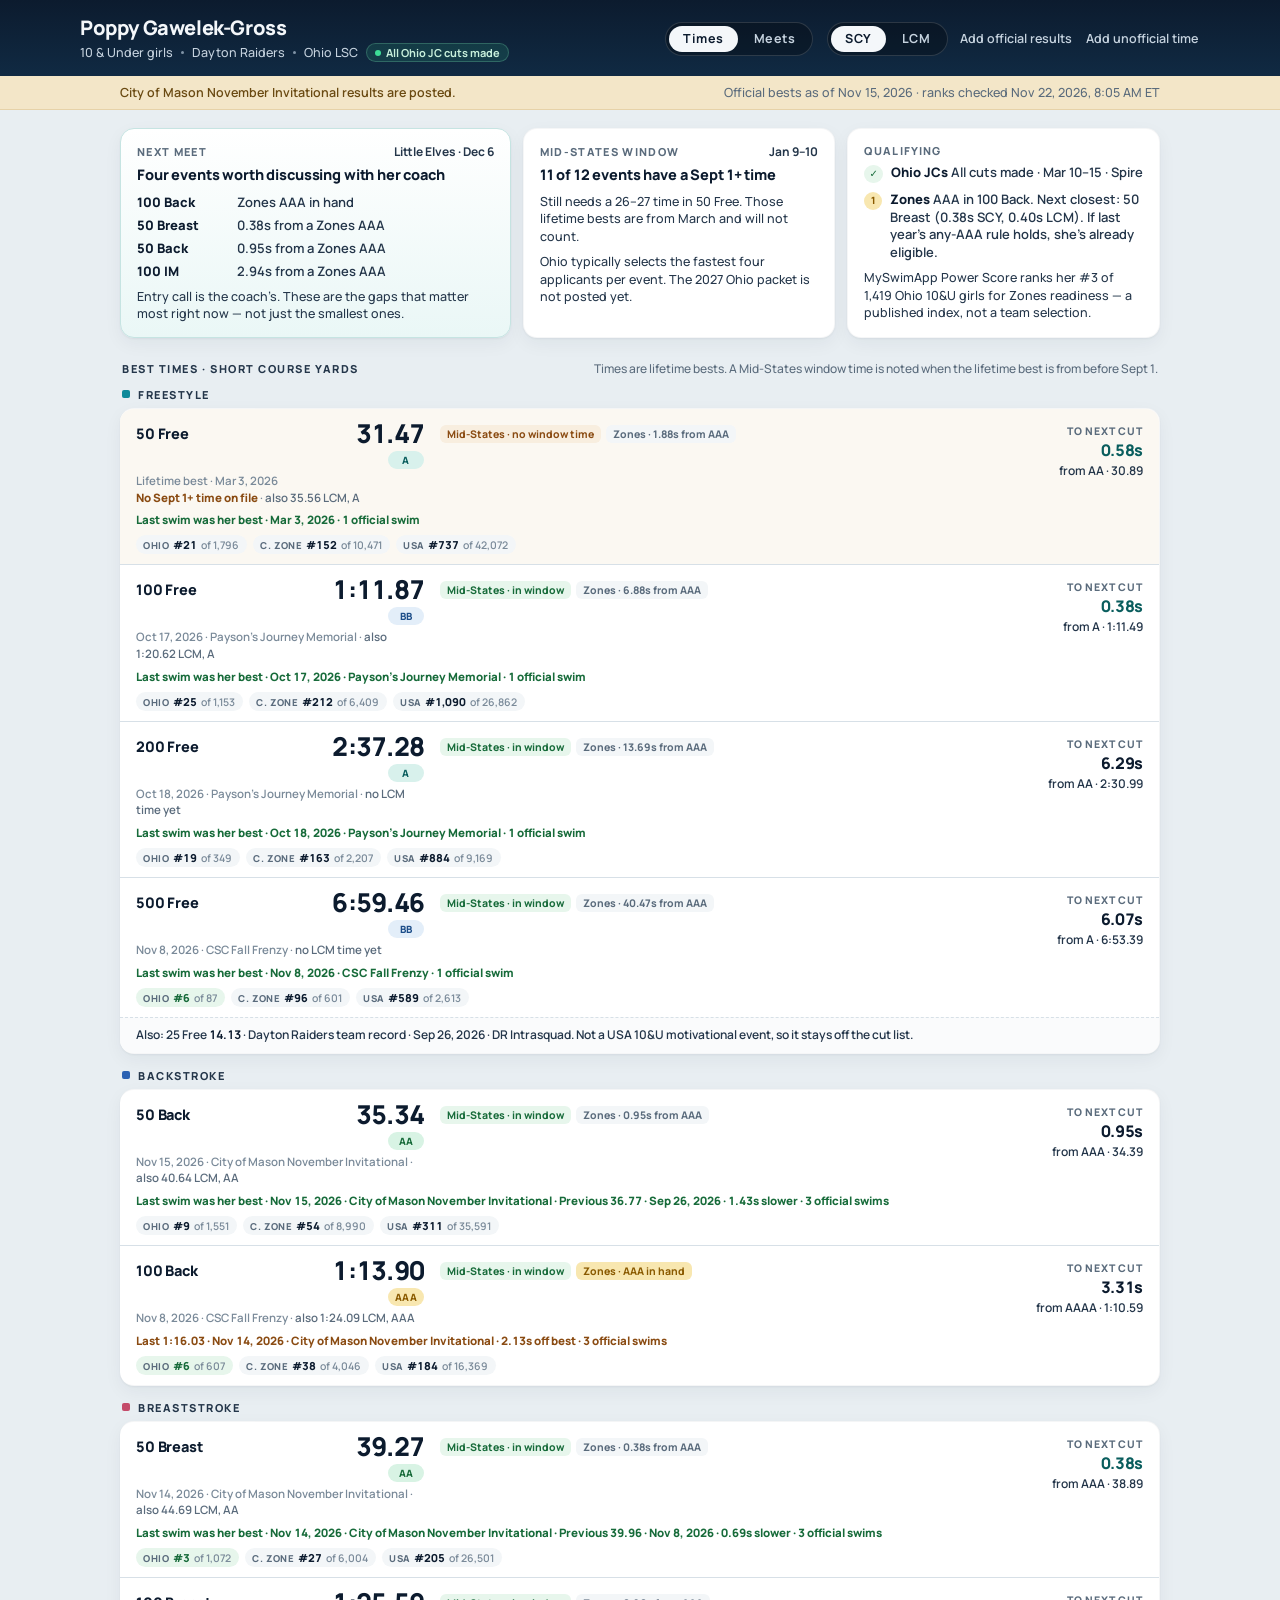
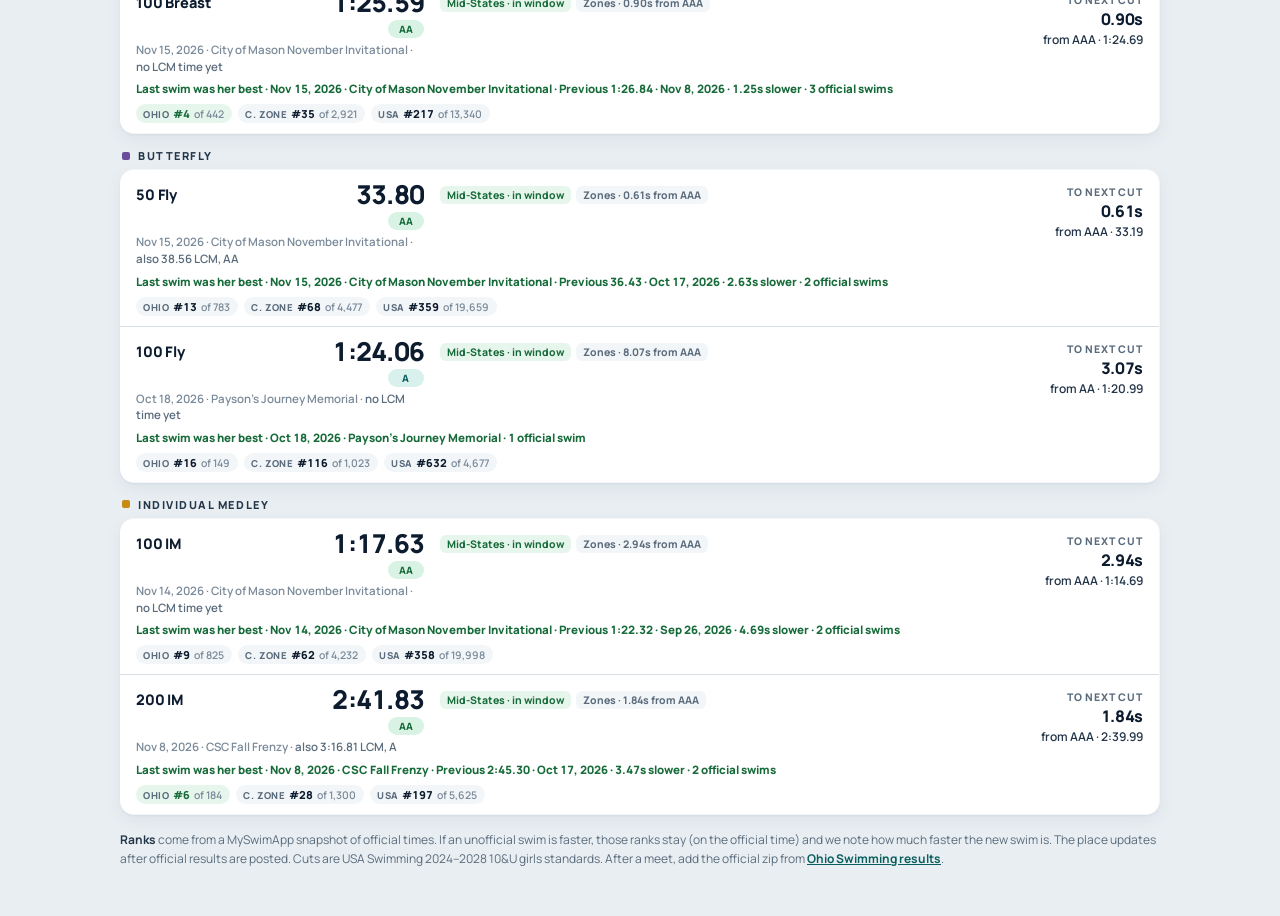
==== commit af1b0d9b: "Add official Mason results and refresh MySwimApp ranks" ====
--- a/index.html
+++ b/index.html
@@ -400,17 +400,17 @@
     "born": "2016-09-05",
     "profileUrl": "https://myswimapp.com/swimmer/140062",
     "ohioResultsUrl": "https://www.gomotionapp.com/team/czohlsc/page/meets/25-26-sc-scheduleresults",
-    "lastChecked": "2026-11-18T10:03:35-05:00",
-    "lastCheckedLabel": "Nov 18, 2026, 10:03 AM ET",
-    "bestTimesAsOf": "2026-11-08",
-    "bestTimesAsOfLabel": "Nov 8, 2026",
+    "lastChecked": "2026-11-22T08:05:36-05:00",
+    "lastCheckedLabel": "Nov 22, 2026, 8:05 AM ET",
+    "bestTimesAsOf": "2026-11-15",
+    "bestTimesAsOfLabel": "Nov 15, 2026",
     "midStatesWindowStart": "2026-09-01",
-    "snapshotUpdated": "2026-11-18T10:03:35-05:00",
-    "snapshotUpdatedLabel": "Nov 18, 2026, 10:03 AM ET",
+    "snapshotUpdated": "2026-11-22T08:05:36-05:00",
+    "snapshotUpdatedLabel": "Nov 22, 2026, 8:05 AM ET",
     "masonMeet": {
       "name": "City of Mason November Invitational",
       "dates": "Nov 13–15, 2026",
-      "resultsPosted": false
+      "resultsPosted": true
     },
     "zonesReadiness": {
       "rank": 3,
@@ -719,14 +719,17 @@
       "meet": null,
       "source": "MySwimApp",
       "ranks": {
-        "ohio": null,
+        "ohio": {
+          "rank": 21,
+          "of": 1796
+        },
         "centralZone": {
-          "rank": 147,
-          "of": 10554
+          "rank": 152,
+          "of": 10471
         },
         "usa": {
-          "rank": 749,
-          "of": 42204
+          "rank": 737,
+          "of": 42072
         }
       }
     },
@@ -739,12 +742,16 @@
       "source": "MySwimApp",
       "ranks": {
         "ohio": {
-          "rank": 22,
-          "of": 1152
-        },
-        "centralZone": null,
+          "rank": 25,
+          "of": 1153
+        },
+        "centralZone": {
+          "rank": 212,
+          "of": 6409
+        },
         "usa": {
-          "rank": 1105
+          "rank": 1090,
+          "of": 26862
         }
       }
     },
@@ -757,12 +764,16 @@
       "source": "MySwimApp",
       "ranks": {
         "ohio": {
-          "rank": 15,
-          "of": 331
-        },
-        "centralZone": null,
+          "rank": 19,
+          "of": 349
+        },
+        "centralZone": {
+          "rank": 163,
+          "of": 2207
+        },
         "usa": {
-          "rank": 873
+          "rank": 884,
+          "of": 9169
         }
       }
     },
@@ -778,25 +789,35 @@
           "rank": 6,
           "of": 87
         },
-        "centralZone": null,
+        "centralZone": {
+          "rank": 96,
+          "of": 601
+        },
         "usa": {
-          "rank": 581
+          "rank": 589,
+          "of": 2613
         }
       }
     },
     {
       "event": "50 Back",
       "course": "SCY",
-      "time": "35.77",
-      "date": "2026-03-13",
-      "meet": null,
+      "time": "35.34",
+      "date": "2026-11-15",
+      "meet": "City of Mason November Invitational",
       "source": "MySwimApp",
       "ranks": {
-        "ohio": null,
-        "centralZone": null,
+        "ohio": {
+          "rank": 9,
+          "of": 1551
+        },
+        "centralZone": {
+          "rank": 54,
+          "of": 8990
+        },
         "usa": {
-          "rank": 409,
-          "of": 35722
+          "rank": 311,
+          "of": 35591
         }
       }
     },
@@ -808,65 +829,83 @@
       "meet": "CSC Fall Frenzy",
       "source": "MySwimApp",
       "ranks": {
-        "ohio": null,
-        "centralZone": null,
+        "ohio": {
+          "rank": 6,
+          "of": 607
+        },
+        "centralZone": {
+          "rank": 38,
+          "of": 4046
+        },
         "usa": {
-          "rank": 186,
-          "of": 16421
+          "rank": 184,
+          "of": 16369
         }
       }
     },
     {
       "event": "50 Breast",
       "course": "SCY",
-      "time": "39.96",
-      "date": "2026-11-08",
-      "meet": "CSC Fall Frenzy",
-      "source": "MySwimApp",
-      "ranks": {
-        "ohio": null,
-        "centralZone": {
-          "rank": 45,
-          "of": 6065
-        },
-        "usa": {
-          "rank": 299
-        }
-      }
-    },
-    {
-      "event": "100 Breast",
-      "course": "SCY",
-      "time": "1:26.84",
-      "date": "2026-11-08",
-      "meet": "CSC Fall Frenzy",
+      "time": "39.27",
+      "date": "2026-11-14",
+      "meet": "City of Mason November Invitational",
       "source": "MySwimApp",
       "ranks": {
         "ohio": {
           "rank": 3,
-          "of": 433
-        },
-        "centralZone": null,
+          "of": 1072
+        },
+        "centralZone": {
+          "rank": 27,
+          "of": 6004
+        },
         "usa": {
-          "rank": 260
+          "rank": 205,
+          "of": 26501
         }
       }
     },
     {
-      "event": "50 Fly",
+      "event": "100 Breast",
       "course": "SCY",
-      "time": "36.43",
-      "date": "2026-10-17",
-      "meet": "Payson's Journey Memorial",
+      "time": "1:25.59",
+      "date": "2026-11-15",
+      "meet": "City of Mason November Invitational",
       "source": "MySwimApp",
       "ranks": {
         "ohio": {
-          "rank": 32,
-          "of": 785
-        },
-        "centralZone": null,
+          "rank": 4,
+          "of": 442
+        },
+        "centralZone": {
+          "rank": 35,
+          "of": 2921
+        },
         "usa": {
-          "rank": 1039
+          "rank": 217,
+          "of": 13340
+        }
+      }
+    },
+    {
+      "event": "50 Fly",
+      "course": "SCY",
+      "time": "33.80",
+      "date": "2026-11-15",
+      "meet": "City of Mason November Invitational",
+      "source": "MySwimApp",
+      "ranks": {
+        "ohio": {
+          "rank": 13,
+          "of": 783
+        },
+        "centralZone": {
+          "rank": 68,
+          "of": 4477
+        },
+        "usa": {
+          "rank": 359,
+          "of": 19659
         }
       }
     },
@@ -879,30 +918,38 @@
       "source": "MySwimApp",
       "ranks": {
         "ohio": {
-          "rank": 15,
-          "of": 136
-        },
-        "centralZone": null,
+          "rank": 16,
+          "of": 149
+        },
+        "centralZone": {
+          "rank": 116,
+          "of": 1023
+        },
         "usa": {
-          "rank": 635
+          "rank": 632,
+          "of": 4677
         }
       }
     },
     {
       "event": "100 IM",
       "course": "SCY",
-      "time": "1:22.32",
-      "date": "2026-09-26",
-      "meet": "DR Intrasquad",
+      "time": "1:17.63",
+      "date": "2026-11-14",
+      "meet": "City of Mason November Invitational",
       "source": "MySwimApp",
       "ranks": {
         "ohio": {
-          "rank": 25,
+          "rank": 9,
           "of": 825
         },
-        "centralZone": null,
+        "centralZone": {
+          "rank": 62,
+          "of": 4232
+        },
         "usa": {
-          "rank": 989
+          "rank": 358,
+          "of": 19998
         }
       }
     },
@@ -914,13 +961,17 @@
       "meet": "CSC Fall Frenzy",
       "source": "MySwimApp",
       "ranks": {
-        "ohio": null,
+        "ohio": {
+          "rank": 6,
+          "of": 184
+        },
         "centralZone": {
           "rank": 28,
-          "of": 1308
+          "of": 1300
         },
         "usa": {
-          "rank": 192
+          "rank": 197,
+          "of": 5625
         }
       }
     },
@@ -932,13 +983,17 @@
       "meet": null,
       "source": "MySwimApp",
       "ranks": {
-        "ohio": null,
+        "ohio": {
+          "rank": 15,
+          "of": 543
+        },
         "centralZone": {
-          "rank": 131,
-          "of": 4356
+          "rank": 125,
+          "of": 4310
         },
         "usa": {
-          "rank": 597
+          "rank": 575,
+          "of": 16702
         }
       }
     },
@@ -952,11 +1007,15 @@
       "ranks": {
         "ohio": {
           "rank": 15,
-          "of": 405
-        },
-        "centralZone": null,
+          "of": 398
+        },
+        "centralZone": {
+          "rank": 143,
+          "of": 3439
+        },
         "usa": {
-          "rank": 723
+          "rank": 699,
+          "of": 13061
         }
       }
     },
@@ -968,14 +1027,17 @@
       "meet": null,
       "source": "MySwimApp",
       "ranks": {
-        "ohio": null,
+        "ohio": {
+          "rank": 8,
+          "of": 517
+        },
         "centralZone": {
-          "rank": 64,
-          "of": 4243
+          "rank": 60,
+          "of": 4169
         },
         "usa": {
-          "rank": 292,
-          "of": 15842
+          "rank": 280,
+          "of": 15690
         }
       }
     },
@@ -987,11 +1049,17 @@
       "meet": null,
       "source": "MySwimApp",
       "ranks": {
-        "ohio": null,
-        "centralZone": null,
+        "ohio": {
+          "rank": 3,
+          "of": 312
+        },
+        "centralZone": {
+          "rank": 23,
+          "of": 2650
+        },
         "usa": {
-          "rank": 121,
-          "of": 10097
+          "rank": 114,
+          "of": 9982
         }
       }
     },
@@ -1003,11 +1071,17 @@
       "meet": null,
       "source": "MySwimApp",
       "ranks": {
-        "ohio": null,
-        "centralZone": null,
+        "ohio": {
+          "rank": 2,
+          "of": 410
+        },
+        "centralZone": {
+          "rank": 29,
+          "of": 3159
+        },
         "usa": {
-          "rank": 147,
-          "of": 13118
+          "rank": 141,
+          "of": 12989
         }
       }
     },
@@ -1019,13 +1093,17 @@
       "meet": null,
       "source": "MySwimApp",
       "ranks": {
-        "ohio": null,
+        "ohio": {
+          "rank": 10,
+          "of": 332
+        },
         "centralZone": {
-          "rank": 71,
-          "of": 2409
+          "rank": 67,
+          "of": 2371
         },
         "usa": {
-          "rank": 354
+          "rank": 342,
+          "of": 9862
         }
       }
     },
@@ -1039,83 +1117,20 @@
       "ranks": {
         "ohio": {
           "rank": 10,
-          "of": 124
-        },
-        "centralZone": null,
+          "of": 122
+        },
+        "centralZone": {
+          "rank": 83,
+          "of": 943
+        },
         "usa": {
-          "rank": 526
+          "rank": 507,
+          "of": 3791
         }
       }
     }
   ],
-  "provisionalTimes": [
-    {
-      "event": "100 Back",
-      "course": "SCY",
-      "time": "1:16.03",
-      "date": "2026-11-14",
-      "meet": "City of Mason November Invitational",
-      "source": "Meet Mobile",
-      "provisional": true,
-      "splits": [],
-      "place": 3
-    },
-    {
-      "event": "50 Breast",
-      "course": "SCY",
-      "time": "39.27",
-      "date": "2026-11-14",
-      "meet": "City of Mason November Invitational",
-      "source": "Meet Mobile",
-      "provisional": true,
-      "splits": [],
-      "place": 1
-    },
-    {
-      "event": "100 IM",
-      "course": "SCY",
-      "time": "1:17.63",
-      "date": "2026-11-14",
-      "meet": "City of Mason November Invitational",
-      "source": "Meet Mobile",
-      "provisional": true,
-      "splits": [],
-      "place": 4
-    },
-    {
-      "event": "50 Fly",
-      "course": "SCY",
-      "time": "33.80",
-      "date": "2026-11-15",
-      "meet": "City of Mason November Invitational",
-      "source": "Meet Mobile",
-      "provisional": true,
-      "splits": [],
-      "place": 4
-    },
-    {
-      "event": "100 Breast",
-      "course": "SCY",
-      "time": "1:25.59",
-      "date": "2026-11-15",
-      "meet": "City of Mason November Invitational",
-      "source": "Meet Mobile",
-      "provisional": true,
-      "splits": [],
-      "place": 2
-    },
-    {
-      "event": "50 Back",
-      "course": "SCY",
-      "time": "35.34",
-      "date": "2026-11-15",
-      "meet": "City of Mason November Invitational",
-      "source": "Meet Mobile",
-      "provisional": true,
-      "splits": [],
-      "place": 3
-    }
-  ],
+  "provisionalTimes": [],
   "honors": [
     {
       "event": "25 Free",
@@ -1128,10 +1143,10 @@
     }
   ],
   "littleElvesEvents": [
+    "100 Back",
     "50 Breast",
-    "50 Free",
-    "50 Fly",
-    "100 Breast"
+    "50 Back",
+    "100 IM"
   ],
   "swimHistory": [
     {
@@ -1469,10 +1484,39 @@
       "time": "1:16.03",
       "date": "2026-11-14",
       "meet": "City of Mason November Invitational",
-      "source": "Meet Mobile",
-      "provisional": true,
-      "splits": [],
+      "source": "Ohio results file",
+      "splits": [
+        {
+          "at": 50,
+          "time": "37.16"
+        },
+        {
+          "at": 100,
+          "time": "1:16.03"
+        }
+      ],
+      "provisional": false,
       "place": 3
+    },
+    {
+      "event": "100 IM",
+      "course": "SCY",
+      "time": "1:17.63",
+      "date": "2026-11-14",
+      "meet": "City of Mason November Invitational",
+      "source": "Ohio results file",
+      "splits": [
+        {
+          "at": 50,
+          "time": "36.62"
+        },
+        {
+          "at": 100,
+          "time": "1:17.63"
+        }
+      ],
+      "provisional": false,
+      "place": 4
     },
     {
       "event": "50 Breast",
@@ -1480,21 +1524,41 @@
       "time": "39.27",
       "date": "2026-11-14",
       "meet": "City of Mason November Invitational",
-      "source": "Meet Mobile",
-      "provisional": true,
+      "source": "Ohio results file",
       "splits": [],
+      "provisional": false,
       "place": 1
     },
     {
-      "event": "100 IM",
+      "event": "100 Breast",
       "course": "SCY",
-      "time": "1:17.63",
-      "date": "2026-11-14",
+      "time": "1:25.59",
+      "date": "2026-11-15",
       "meet": "City of Mason November Invitational",
-      "source": "Meet Mobile",
-      "provisional": true,
+      "source": "Ohio results file",
+      "splits": [
+        {
+          "at": 50,
+          "time": "40.93"
+        },
+        {
+          "at": 100,
+          "time": "1:25.59"
+        }
+      ],
+      "provisional": false,
+      "place": 2
+    },
+    {
+      "event": "50 Back",
+      "course": "SCY",
+      "time": "35.34",
+      "date": "2026-11-15",
+      "meet": "City of Mason November Invitational",
+      "source": "Ohio results file",
       "splits": [],
-      "place": 4
+      "provisional": false,
+      "place": 3
     },
     {
       "event": "50 Fly",
@@ -1502,32 +1566,10 @@
       "time": "33.80",
       "date": "2026-11-15",
       "meet": "City of Mason November Invitational",
-      "source": "Meet Mobile",
-      "provisional": true,
+      "source": "Ohio results file",
       "splits": [],
+      "provisional": false,
       "place": 4
-    },
-    {
-      "event": "100 Breast",
-      "course": "SCY",
-      "time": "1:25.59",
-      "date": "2026-11-15",
-      "meet": "City of Mason November Invitational",
-      "source": "Meet Mobile",
-      "provisional": true,
-      "splits": [],
-      "place": 2
-    },
-    {
-      "event": "50 Back",
-      "course": "SCY",
-      "time": "35.34",
-      "date": "2026-11-15",
-      "meet": "City of Mason November Invitational",
-      "source": "Meet Mobile",
-      "provisional": true,
-      "splits": [],
-      "place": 3
     }
   ],
   "seasonTargets": {
@@ -1614,7 +1656,7 @@
           }
         ]
       },
-      "entriesSource": "Meet Mobile",
+      "entriesSource": "Ohio results file",
       "entries": [
         {
           "date": "2026-11-14",
@@ -1632,7 +1674,7 @@
           "estStart": null,
           "time": "1:57.72",
           "place": 1,
-          "provisional": true,
+          "provisional": false,
           "relay": true
         },
         {
@@ -1653,7 +1695,7 @@
           "time": "1:16.03",
           "place": 3,
           "heatPlace": 3,
-          "provisional": true
+          "provisional": false
         },
         {
           "date": "2026-11-14",
@@ -1689,7 +1731,7 @@
           "estStart": "3:19 PM",
           "time": "39.27",
           "place": 1,
-          "provisional": true
+          "provisional": false
         },
         {
           "date": "2026-11-14",
@@ -1708,7 +1750,7 @@
           "estStart": "3:49 PM",
           "time": "1:17.63",
           "place": 4,
-          "provisional": true
+          "provisional": false
         },
         {
           "date": "2026-11-15",
@@ -1727,7 +1769,7 @@
           "estStart": "12:30 PM",
           "time": "2:10.21",
           "place": 1,
-          "provisional": true,
+          "provisional": false,
           "relay": true,
           "team": "A — Dayton Raider Swim Club"
         },
@@ -1748,7 +1790,7 @@
           "estStart": "12:57 PM",
           "time": "33.80",
           "place": 4,
-          "provisional": true
+          "provisional": false
         },
         {
           "date": "2026-11-15",
@@ -1767,7 +1809,7 @@
           "estStart": "1:37 PM",
           "time": "1:25.59",
           "place": 2,
-          "provisional": true
+          "provisional": false
         },
         {
           "date": "2026-11-15",
@@ -1786,10 +1828,14 @@
           "estStart": "3:16 PM",
           "time": "35.34",
           "place": 3,
-          "provisional": true
+          "provisional": false
         }
       ],
       "links": [
+        {
+          "label": "Results zip",
+          "url": "https://www.gomotionapp.com/czohlsc/UserFiles/File/Meets/2026-2027%20SC%20Season/Results/meet-results-2026-oh-rays-city-of-mason-nov-invitational-13nov2026-no-dobs_007749.zip"
+        },
         {
           "label": "Meet info",
           "url": "https://api.captyn.com/s3/c11df68e-18b6-442e-8254-ac04f828bf7c"
@@ -1821,7 +1867,8 @@
           "name": "200 Free Relay",
           "time": "1:57.72",
           "place": 1,
-          "date": "2026-11-14"
+          "date": "2026-11-14",
+          "provisional": false
         },
         {
           "eventNumber": "337",
@@ -1832,7 +1879,8 @@
           "heat": 2,
           "lane": 5,
           "seed": "2:17.18",
-          "team": "A — Dayton Raider Swim Club"
+          "team": "A — Dayton Raider Swim Club",
+          "provisional": false
         }
       ]
     },
@@ -2321,7 +2369,7 @@
     "enrolledSince": "2026-08-19",
     "timezone": "America/New_York",
     "seriesStart": "2026-11-16",
-    "asOf": "2026-11-16",
+    "asOf": "2026-11-19",
     "calendarName": "Poppy Swim Practice",
     "locations": {
       "DRAC": {
@@ -2335,6 +2383,11 @@
         "shortName": "Wright State",
         "address": "3640 Colonel Glenn Hwy, Dayton, OH 45435",
         "addressSource": "https://www.wright.edu/student-affairs/campus-recreation/swimming-pool"
+      },
+      "TBC": {
+        "name": "Location TBC (see coach email)",
+        "shortName": "Location TBC",
+        "address": null
       }
     },
     "weekly": [
@@ -2376,6 +2429,26 @@
         "weekday": "Friday",
         "start": "18:00",
         "note": "Swimmers at the City of Mason November Invitational"
+      },
+      {
+        "date": "2026-11-25",
+        "type": "change",
+        "weekday": "Wednesday",
+        "start": "18:00",
+        "newStart": "10:15",
+        "newEnd": "11:45",
+        "location": "TBC",
+        "note": "Thanksgiving schedule"
+      },
+      {
+        "date": "2026-11-27",
+        "type": "change",
+        "weekday": "Friday",
+        "start": "18:00",
+        "newStart": "10:15",
+        "newEnd": "11:45",
+        "location": "TBC",
+        "note": "Thanksgiving schedule"
       }
     ]
   }
@@ -3617,6 +3690,20 @@
   const names={monday:"Mon",tuesday:"Tue",wednesday:"Wed",thursday:"Thu",friday:"Fri",saturday:"Sat",sunday:"Sun"};
   return names[String(w||"").toLowerCase()]||w||"";
 }
+function practiceChangeLabel(c,locs){
+  const date=formatSwimDate(c.date);
+  if(/cancel/i.test(c.type||"")) return date+": Canceled"+(c.note?" — "+c.note:"");
+  const start=c.newStart||c.new_start;
+  const end=c.newEnd||c.new_end;
+  const time=(start&&end)?formatPracticeRange(start,end):(start?formatPracticeClock(start):"");
+  const locKey=c.newLocation||c.location;
+  const loc=(locs&&locs[locKey])||{};
+  const place=loc.shortName||loc.name||((locKey&&locKey!=="TBC")?locKey:"");
+  let text=date+": "+(time?time:"Changed");
+  if(place) text+=" · "+place;
+  if(c.note) text+=" — "+c.note;
+  return text;
+}
 function renderPracticeCard(){
   const p=DATA.practices;
   if(!p||!Array.isArray(p.weekly)||!p.weekly.length) return null;
@@ -3650,8 +3737,7 @@
   if(upcoming.length){
     const ul=el("ul",{class:"practice-changes"});
     for(const c of upcoming){
-      const kind=/cancel/i.test(c.type||"cancellation")?"Canceled":"Changed";
-      ul.appendChild(el("li",{text:formatSwimDate(c.date)+": "+kind+(c.note?" — "+c.note:"")}));
+      ul.appendChild(el("li",{text:practiceChangeLabel(c,locs)}));
     }
     changeBlock=ul;
   }
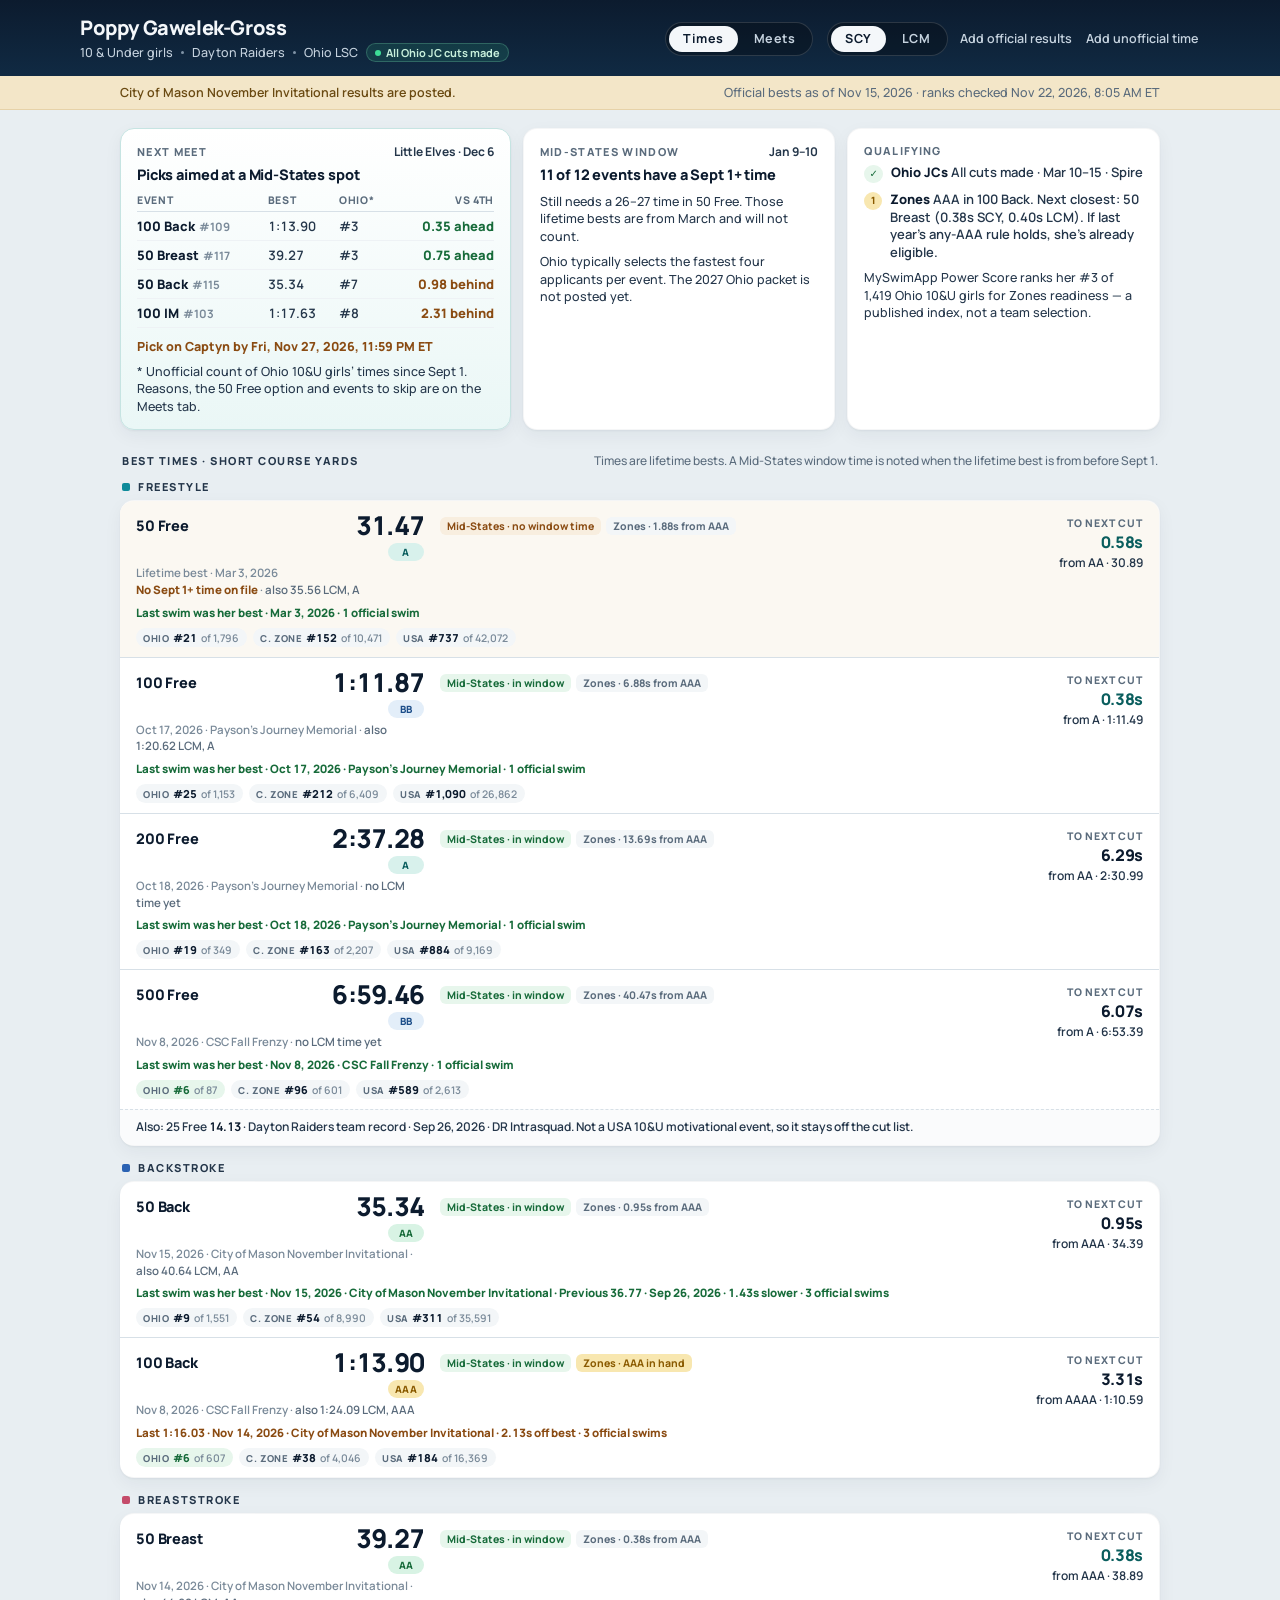
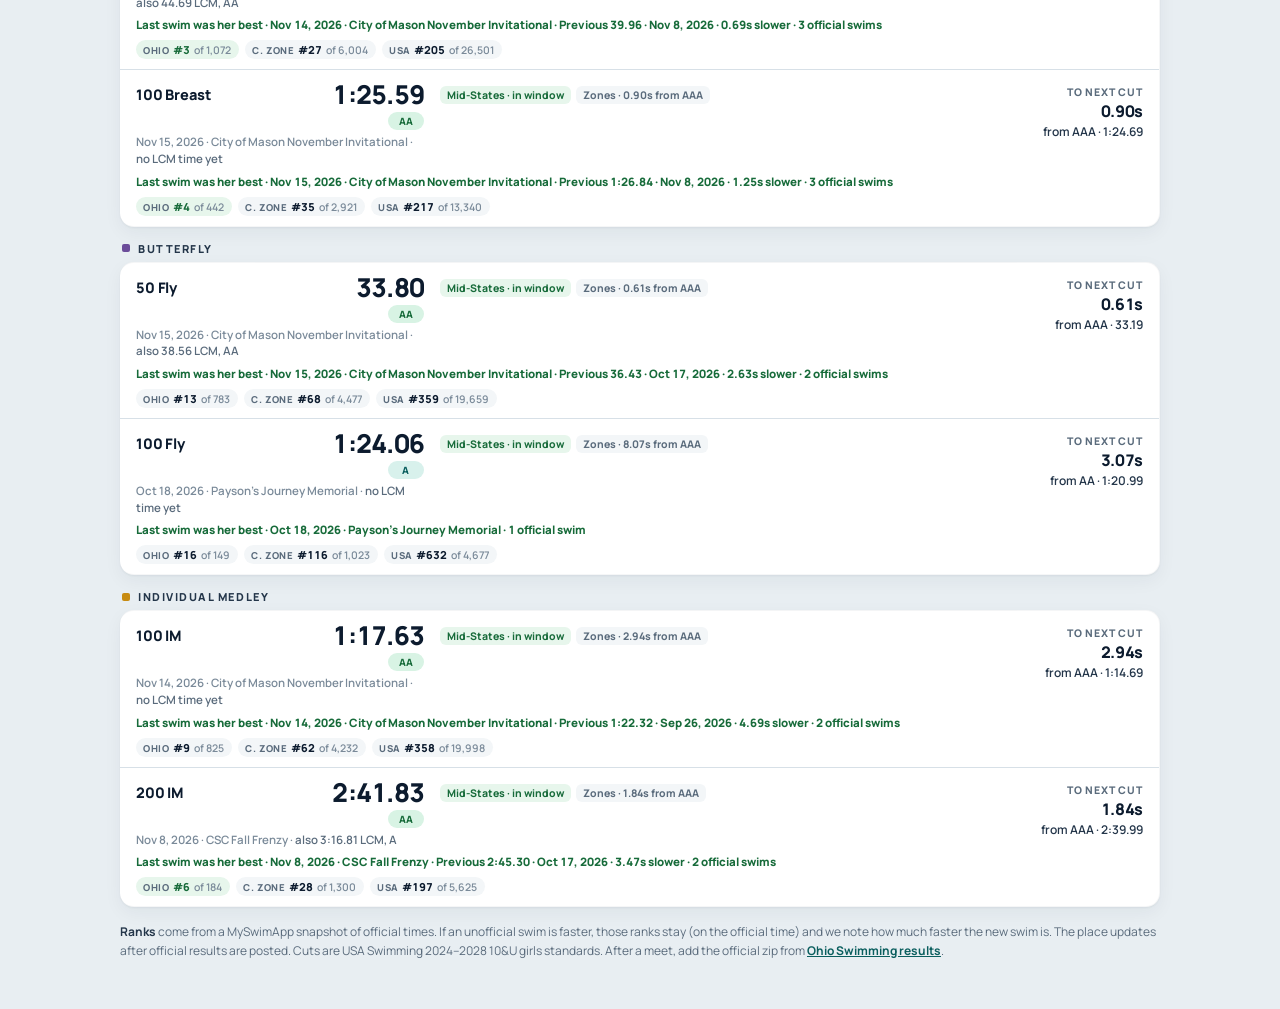
==== commit 381d3d8e: "Update Little Elves guidance to Mid-States picks" ====
--- a/index.html
+++ b/index.html
@@ -46,6 +46,23 @@
 .slist li { display:grid; grid-template-columns:92px 1fr; gap:8px; font-size:13px; align-items:baseline; }
 .slist .ev { font-weight:800; color:var(--ink); }
 .slist .why { color:var(--ink-soft); font-weight:600; }
+.plan-table { width:100%; border-collapse:collapse; font-size:13px; margin:2px 0 4px; }
+.plan-table th { text-align:left; font-size:10.5px; font-weight:800; letter-spacing:.06em; text-transform:uppercase; color:var(--muted); padding:0 6px 4px 0; border-bottom:1px solid var(--line); white-space:nowrap; }
+.plan-table td { padding:5px 6px 5px 0; border-bottom:1px solid #EEF2F5; vertical-align:baseline; color:var(--ink-soft); font-weight:600; white-space:nowrap; }
+.plan-table td.ev { font-weight:800; color:var(--ink); }
+.plan-table td.ev .num { color:var(--quiet); font-weight:700; font-size:11.5px; margin-left:4px; }
+.plan-table td.t { font-variant-numeric:tabular-nums; }
+.plan-table .ahead { color:var(--ok); font-weight:800; }
+.plan-table .behind { color:var(--warn); font-weight:800; }
+.plan-table th:last-child, .plan-table td:last-child { padding-right:0; text-align:right; }
+.plan-why { list-style:none; display:flex; flex-direction:column; gap:4px; margin:8px 0 0; }
+.plan-why li { display:grid; grid-template-columns:92px 1fr; gap:8px; font-size:12.5px; line-height:1.35; }
+.plan-why .ev { font-weight:800; color:var(--ink); }
+.plan-why .why { color:var(--ink-soft); font-weight:600; }
+.plan-sub { font-size:11px; font-weight:800; letter-spacing:.08em; text-transform:uppercase; color:var(--muted); margin:12px 0 2px; }
+.plan-deadline { margin-top:10px; font-size:12.5px; font-weight:800; color:var(--warn); }
+.plan-notes { margin:6px 0 0 16px; font-size:12px; color:var(--ink-soft); font-weight:500; line-height:1.4; }
+.plan-notes li { margin-top:3px; }
 .whisper { margin-top:8px; font-size:11.5px; color:var(--quiet); font-weight:500; line-height:1.4; }
 .card p { font-size:12.5px; color:var(--ink-soft); font-weight:500; line-height:1.4; }
 .qual { display:flex; flex-direction:column; gap:8px; }
@@ -238,6 +255,8 @@
   .practice-card { padding:14px; }
   .practice-card h2 { font-size:17px; }
   .suggested li { grid-template-columns:1fr; gap:0; }
+  .plan-why li { grid-template-columns:1fr; gap:0; }
+  .plan-table { font-size:12.5px; }
   table.ehls-table { display:none !important; }
   .ehls-cards { display:block !important; }
   .ehls-head { flex-direction:column; align-items:stretch; }
@@ -1148,6 +1167,79 @@
     "50 Back",
     "100 IM"
   ],
+  "littleElvesPlan": {
+    "meetId": "cmw57c22t01b015obb85d0rko",
+    "goal": "Mid-States",
+    "lead": "Picks aimed at a Mid-States spot",
+    "picks": [
+      {
+        "event": "100 Back",
+        "number": "109",
+        "best": "1:13.90",
+        "ohioRank": 3,
+        "gapToFourth": -0.35,
+        "gapLabel": "0.35 ahead",
+        "why": "Hold her top-4 spot. Three girls are within half a second."
+      },
+      {
+        "event": "50 Breast",
+        "number": "117",
+        "best": "39.27",
+        "ohioRank": 3,
+        "gapToFourth": -0.75,
+        "gapLabel": "0.75 ahead",
+        "why": "Cushion is under a second, and 2nd place is 0.44 away."
+      },
+      {
+        "event": "50 Back",
+        "number": "115",
+        "best": "35.34",
+        "ohioRank": 7,
+        "gapToFourth": 0.98,
+        "gapLabel": "0.98 behind",
+        "why": "Her best chance to move up into the top 4."
+      },
+      {
+        "event": "100 IM",
+        "number": "103",
+        "best": "1:17.63",
+        "ohioRank": 8,
+        "gapToFourth": 2.31,
+        "gapLabel": "2.31 behind",
+        "why": "A stretch, but she dropped 4.7 s at Mason, and the 6-event cap may open spots."
+      }
+    ],
+    "skip": [
+      {
+        "event": "100 Breast",
+        "why": "Already safe: #3 with a 2.2 s cushion."
+      },
+      {
+        "event": "100 Fly",
+        "why": "#8 and more than 6 s from the top 4."
+      },
+      {
+        "event": "50 Fly, 100 Free, 200 Free",
+        "why": "Not close to a top-4 spot."
+      },
+      {
+        "event": "200 IM",
+        "why": "Not offered at Little Elves."
+      }
+    ],
+    "swap": {
+      "event": "50 Free",
+      "number": "105",
+      "replaces": "100 IM",
+      "why": "She has no 50 Free since Sept 1, and Mid-States applicants are asked to submit one for relays. If the coach wants that, swap it in for the 100 IM."
+    },
+    "notes": [
+      "6-event cap: each swimmer can apply in at most six events, and the fastest girls are top 4 in more than six, so some spots will open up.",
+      "50 Back (115) and 50 Breast (117) are close together, with one boys’ event between them."
+    ],
+    "rankNote": "Ohio ranks are unofficial counts of Ohio 10&U girls’ short-course times since Sept 1, from posted results. Gap is to the 4th-fastest other girl. Later meets and results not yet posted can change them.",
+    "deadlineLabel": "Fri, Nov 27, 2026, 11:59 PM ET"
+  },
   "swimHistory": [
     {
       "event": "50 Free",
@@ -1925,7 +2017,7 @@
         {
           "number": "103",
           "name": "100 IM",
-          "seed": "1:22.32"
+          "seed": "1:17.63"
         },
         {
           "number": "105",
@@ -1935,7 +2027,7 @@
         {
           "number": "107",
           "name": "50 Fly",
-          "seed": "36.43"
+          "seed": "33.80"
         },
         {
           "number": "109",
@@ -1945,7 +2037,7 @@
         {
           "number": "111",
           "name": "100 Breast",
-          "seed": "1:26.84"
+          "seed": "1:25.59"
         },
         {
           "number": "113",
@@ -1955,12 +2047,12 @@
         {
           "number": "115",
           "name": "50 Back",
-          "seed": "35.77"
+          "seed": "35.34"
         },
         {
           "number": "117",
           "name": "50 Breast",
-          "seed": "39.96"
+          "seed": "39.27"
         },
         {
           "number": "119",
@@ -1979,12 +2071,12 @@
         "events": [],
         "relaysChecked": false,
         "suggestedEvents": [
-          "50 Free",
+          "100 Back",
           "50 Breast",
-          "50 Fly",
-          "100 Breast"
+          "50 Back",
+          "100 IM"
         ],
-        "suggestedNote": "50 Free still needs a time from Sept 1 onward to count for Mid-States. Entries are submitted on Captyn, not from this page."
+        "suggestedNote": "Option: swap in 50 Free for the 100 IM to get a 50 Free time for Mid-States relays. Entries are submitted on Captyn by Fri, Nov 27, 11:59 PM ET, not from this page."
       },
       "links": [
         {
@@ -2804,6 +2896,32 @@
   clearTimeout(lastToast);
   lastToast=setTimeout(()=>t.classList.remove("show"), 4200);
 }
+function lePlanTable(plan){
+  return el("table",{class:"plan-table"},[
+    el("thead",{},[el("tr",{},[el("th",{text:"Event"}),el("th",{text:"Best"}),el("th",{text:"Ohio*"}),el("th",{text:"vs 4th"})])]),
+    el("tbody",{}, plan.picks.map(p=>el("tr",{},[
+      el("td",{class:"ev"},[document.createTextNode(p.event), el("span",{class:"num",text:"#"+p.number})]),
+      el("td",{class:"t",text:p.best}),
+      el("td",{text:"#"+p.ohioRank}),
+      el("td",{class:p.gapToFourth<0?"ahead":"behind",text:p.gapLabel})
+    ])))
+  ]);
+}
+function lePlanFull(plan){
+  return el("div",{class:"suggested"},[
+    el("div",{class:"lead",text:plan.lead}),
+    lePlanTable(plan),
+    el("ul",{class:"plan-why"}, plan.picks.map(p=>el("li",{},[el("span",{class:"ev",text:p.event}),el("span",{class:"why",text:p.why})]))),
+    plan.swap?el("div",{class:"plan-sub",text:"Option"}):null,
+    plan.swap?el("ul",{class:"plan-why"},[el("li",{},[el("span",{class:"ev",text:plan.swap.event+" #"+plan.swap.number}),el("span",{class:"why",text:plan.swap.why})])]):null,
+    el("div",{class:"plan-sub",text:"Skip"}),
+    el("ul",{class:"plan-why"}, plan.skip.map(p=>el("li",{},[el("span",{class:"ev",text:p.event}),el("span",{class:"why",text:p.why})]))),
+    (plan.notes||[]).length?el("div",{class:"plan-sub",text:"Good to know"}):null,
+    el("ul",{class:"plan-why"}, (plan.notes||[]).map(n=>el("li",{style:{display:"block"}},[el("span",{class:"why",text:n})]))),
+    el("div",{class:"plan-deadline",text:"Pick on Captyn by "+plan.deadlineLabel}),
+    el("p",{class:"whisper",text:"* "+plan.rankNote+" Entry call is the coach’s; entries are made on Captyn, not here."})
+  ]);
+}
 function littleElvesWhy(state,event){
   const ev=buildBests(state,"SCY").find(e=>e.event===event);
   if(!ev||!ev.time) return "No SCY time on file";
@@ -2878,9 +2996,15 @@
   const cards=el("div",{class:"cards"},[
     el("div",{class:"card soon"},[
       el("h2",{},[document.createTextNode("Next meet "), el("span",{class:"when",text:DATA.seasonTargets.littleElves.name+" · Dec 6"})]),
-      el("div",{class:"lead",text:"Four events worth discussing with her coach"}),
-      el("ul",{class:"slist"}, DATA.littleElvesEvents.map(name=>el("li",{},[el("span",{class:"ev",text:name}),el("span",{class:"why",text:littleElvesWhy(state,name)})]))),
-      el("p",{class:"whisper",text:"Entry call is the coach’s. These are the gaps that matter most right now — not just the smallest ones."})
+      ...(DATA.littleElvesPlan ? [
+        el("div",{class:"lead",text:DATA.littleElvesPlan.lead}),
+        lePlanTable(DATA.littleElvesPlan),
+        el("div",{class:"plan-deadline",text:"Pick on Captyn by "+DATA.littleElvesPlan.deadlineLabel}),
+        el("p",{class:"whisper",text:"* Unofficial count of Ohio 10&U girls’ times since Sept 1. Reasons, the 50 Free option and events to skip are on the Meets tab."})
+      ] : [
+        el("div",{class:"lead",text:"Four events worth discussing with her coach"}),
+        el("ul",{class:"slist"}, DATA.littleElvesEvents.map(name=>el("li",{},[el("span",{class:"ev",text:name}),el("span",{class:"why",text:littleElvesWhy(state,name)})])))
+      ])
     ]),
     el("div",{class:"card"},[
       el("h2",{},[document.createTextNode("Mid-States window "), el("span",{class:"when",text:DATA.seasonTargets.midStates.date.replace(", 2027","")})]),
@@ -3643,7 +3767,9 @@
   }
 
   let suggested=null;
-  if(m.poppy&&m.poppy.suggestedEvents&&m.poppy.suggestedEvents.length){
+  if(DATA.littleElvesPlan&&DATA.littleElvesPlan.meetId===m.id&&meetPhase(m,today)!=="past"){
+    suggested=lePlanFull(DATA.littleElvesPlan);
+  } else if(m.poppy&&m.poppy.suggestedEvents&&m.poppy.suggestedEvents.length){
     suggested=el("div",{class:"suggested"},[
       el("div",{class:"lead",text:"Suggested events"}),
       el("ul",{}, m.poppy.suggestedEvents.map(name=>el("li",{},[
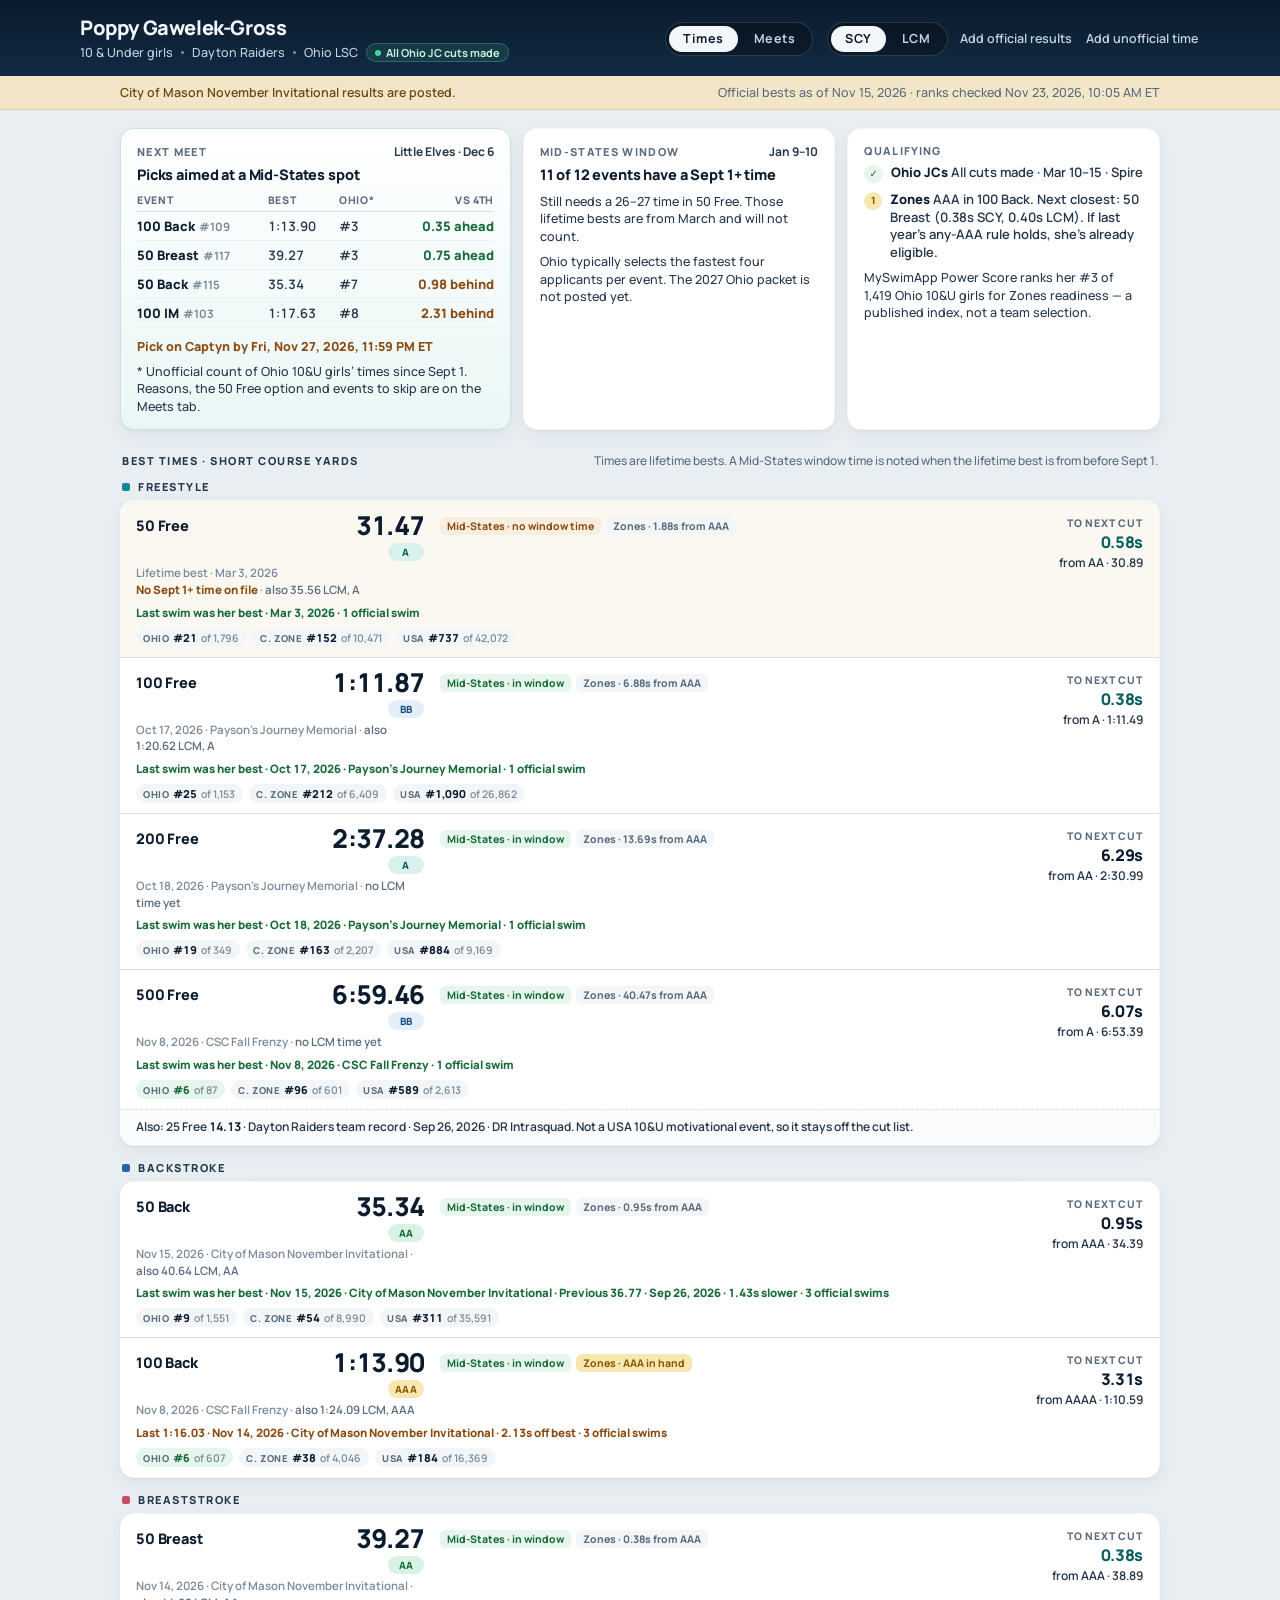
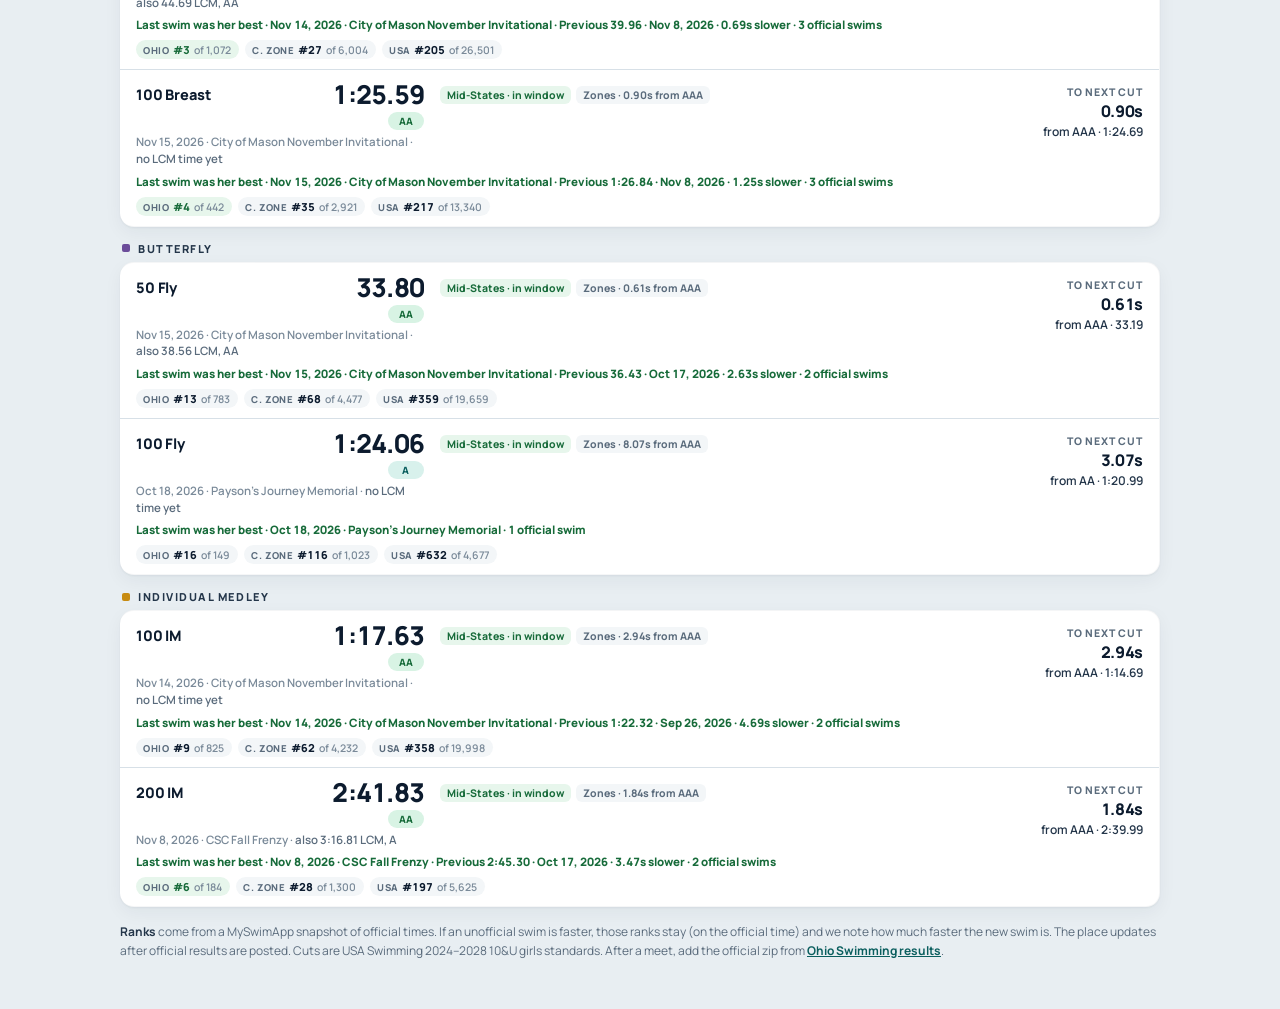
==== commit 9a526f9b: "Refresh check Nov 23" ====
--- a/index.html
+++ b/index.html
@@ -419,8 +419,8 @@
     "born": "2016-09-05",
     "profileUrl": "https://myswimapp.com/swimmer/140062",
     "ohioResultsUrl": "https://www.gomotionapp.com/team/czohlsc/page/meets/25-26-sc-scheduleresults",
-    "lastChecked": "2026-11-22T08:05:36-05:00",
-    "lastCheckedLabel": "Nov 22, 2026, 8:05 AM ET",
+    "lastChecked": "2026-11-23T10:05:00-05:00",
+    "lastCheckedLabel": "Nov 23, 2026, 10:05 AM ET",
     "bestTimesAsOf": "2026-11-15",
     "bestTimesAsOfLabel": "Nov 15, 2026",
     "midStatesWindowStart": "2026-09-01",
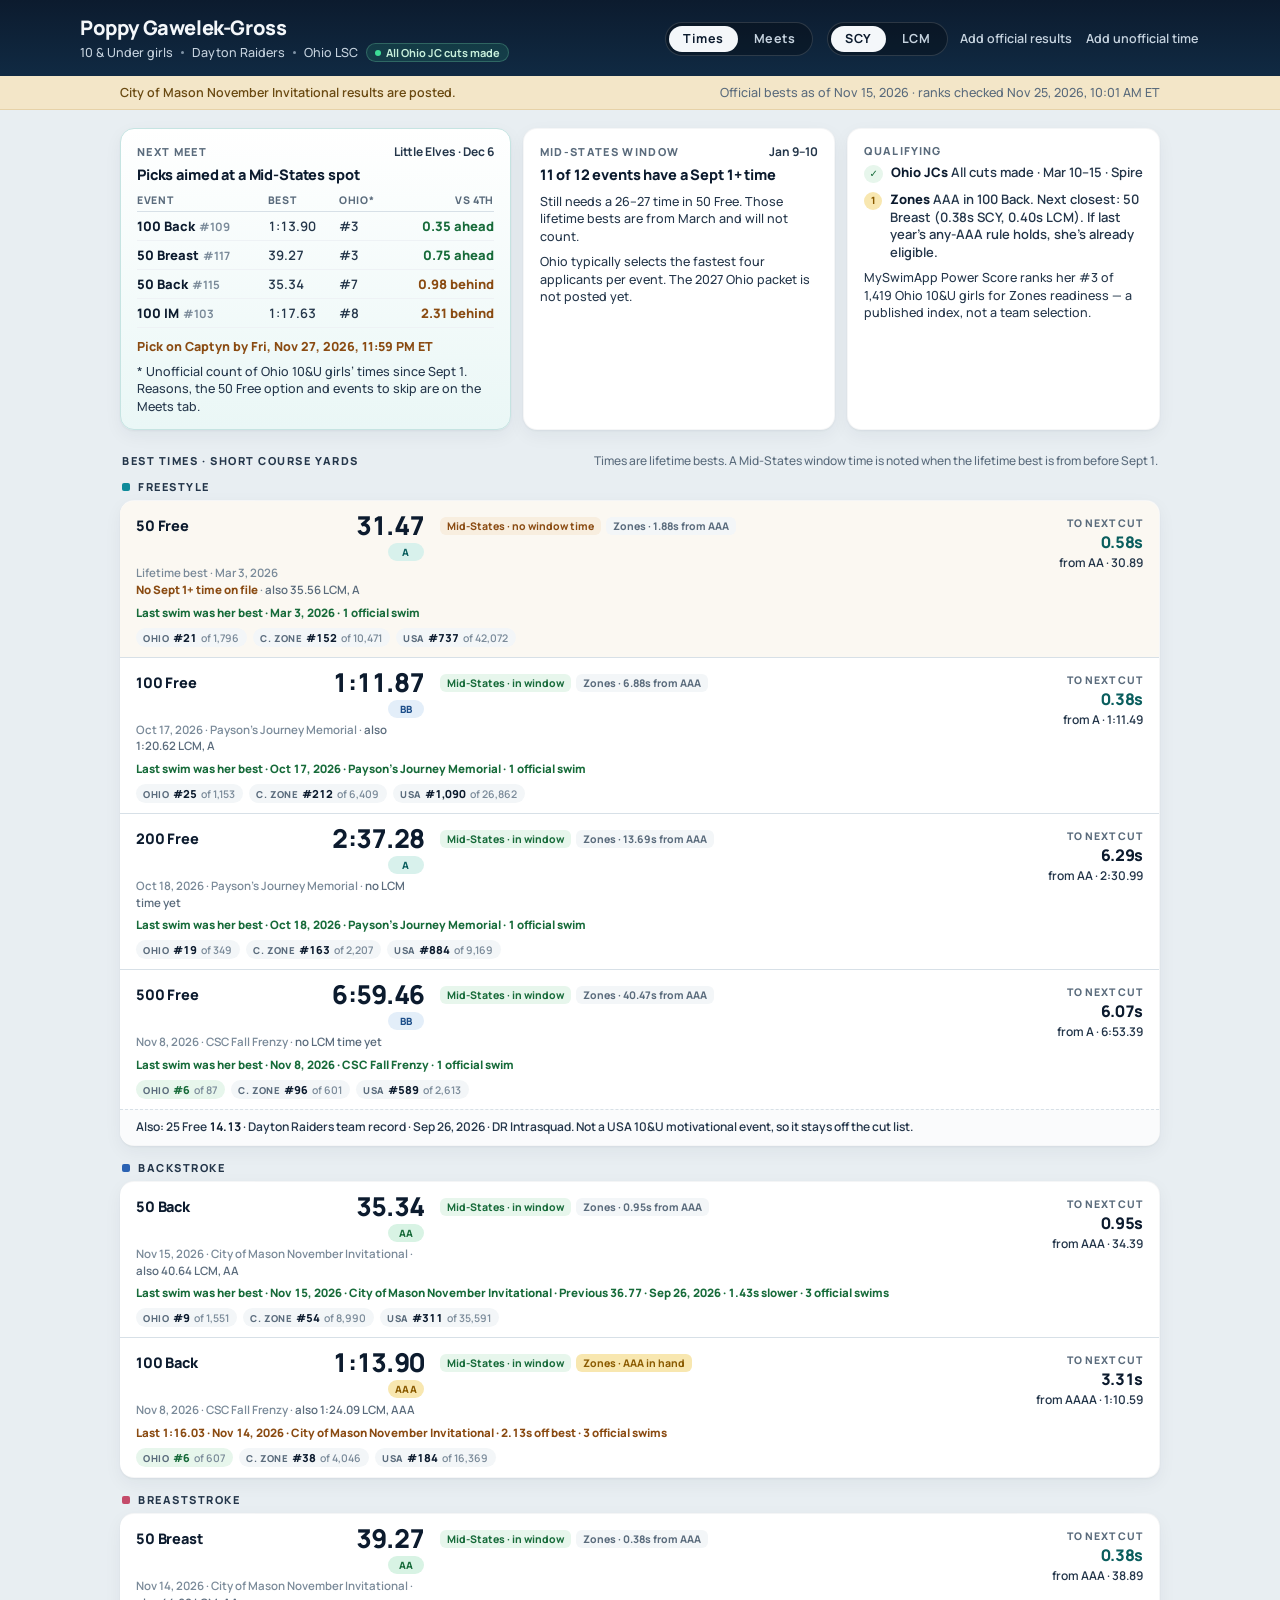
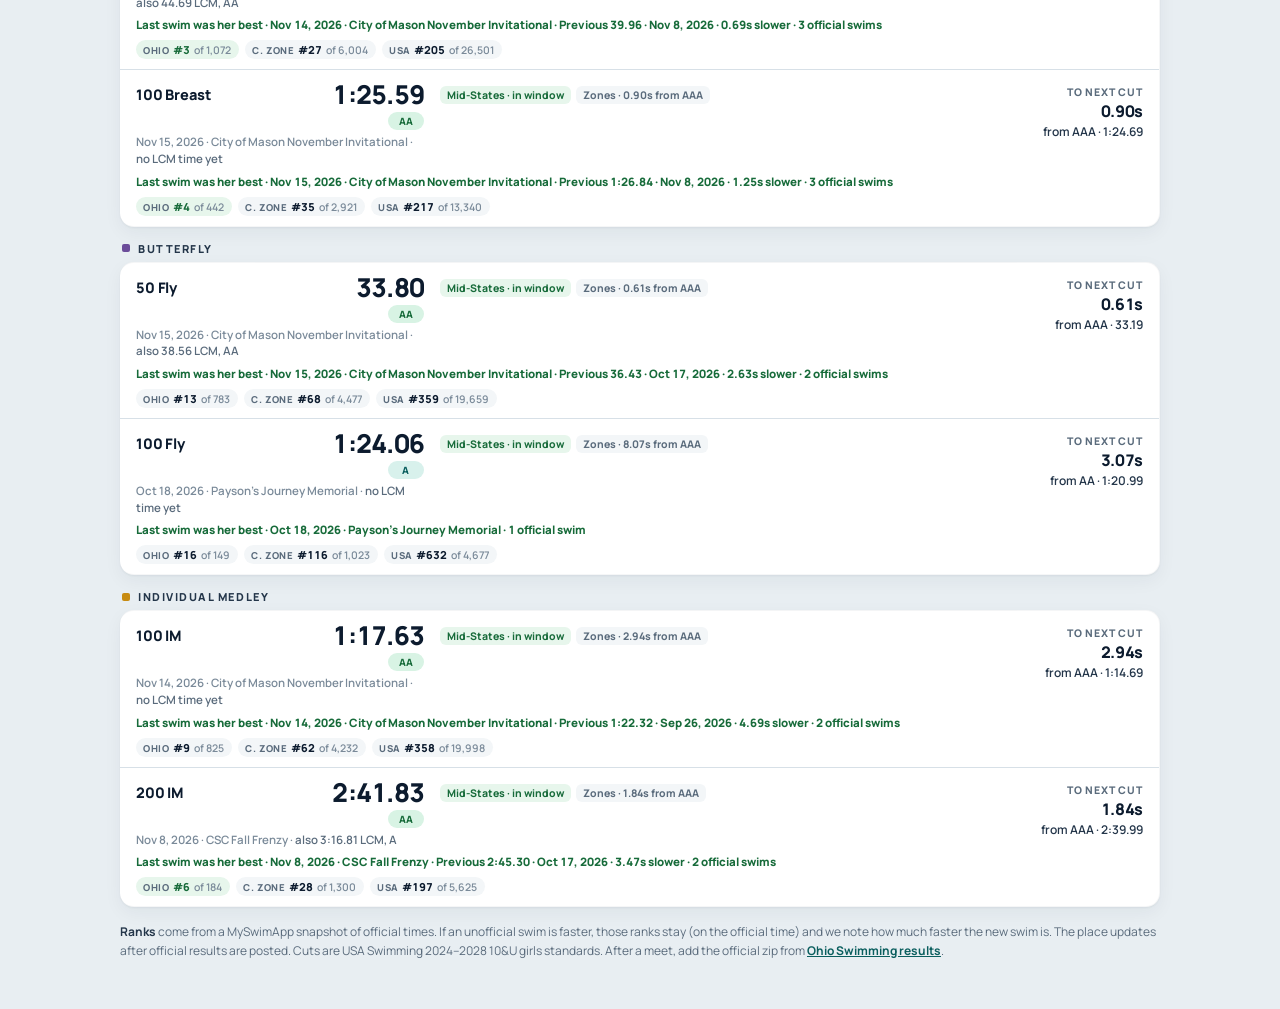
==== commit 498229e1: "Sync index.html DATA" ====
--- a/index.html
+++ b/index.html
@@ -419,8 +419,8 @@
     "born": "2016-09-05",
     "profileUrl": "https://myswimapp.com/swimmer/140062",
     "ohioResultsUrl": "https://www.gomotionapp.com/team/czohlsc/page/meets/25-26-sc-scheduleresults",
-    "lastChecked": "2026-11-23T10:05:00-05:00",
-    "lastCheckedLabel": "Nov 23, 2026, 10:05 AM ET",
+    "lastChecked": "2026-11-25T10:01:00-05:00",
+    "lastCheckedLabel": "Nov 25, 2026, 10:01 AM ET",
     "bestTimesAsOf": "2026-11-15",
     "bestTimesAsOfLabel": "Nov 15, 2026",
     "midStatesWindowStart": "2026-09-01",
@@ -438,8 +438,8 @@
       "metric": "MySwimApp Power Score",
       "source": "MySwimApp"
     },
-    "meetsAsOf": "2026-11-15",
-    "meetsAsOfLabel": "Nov 15, 2026"
+    "meetsAsOf": "2026-11-24T07:55:00-05:00",
+    "meetsAsOfLabel": "Nov 24, 2026, 7:55 AM ET"
   },
   "eventCatalog": {
     "scy": [
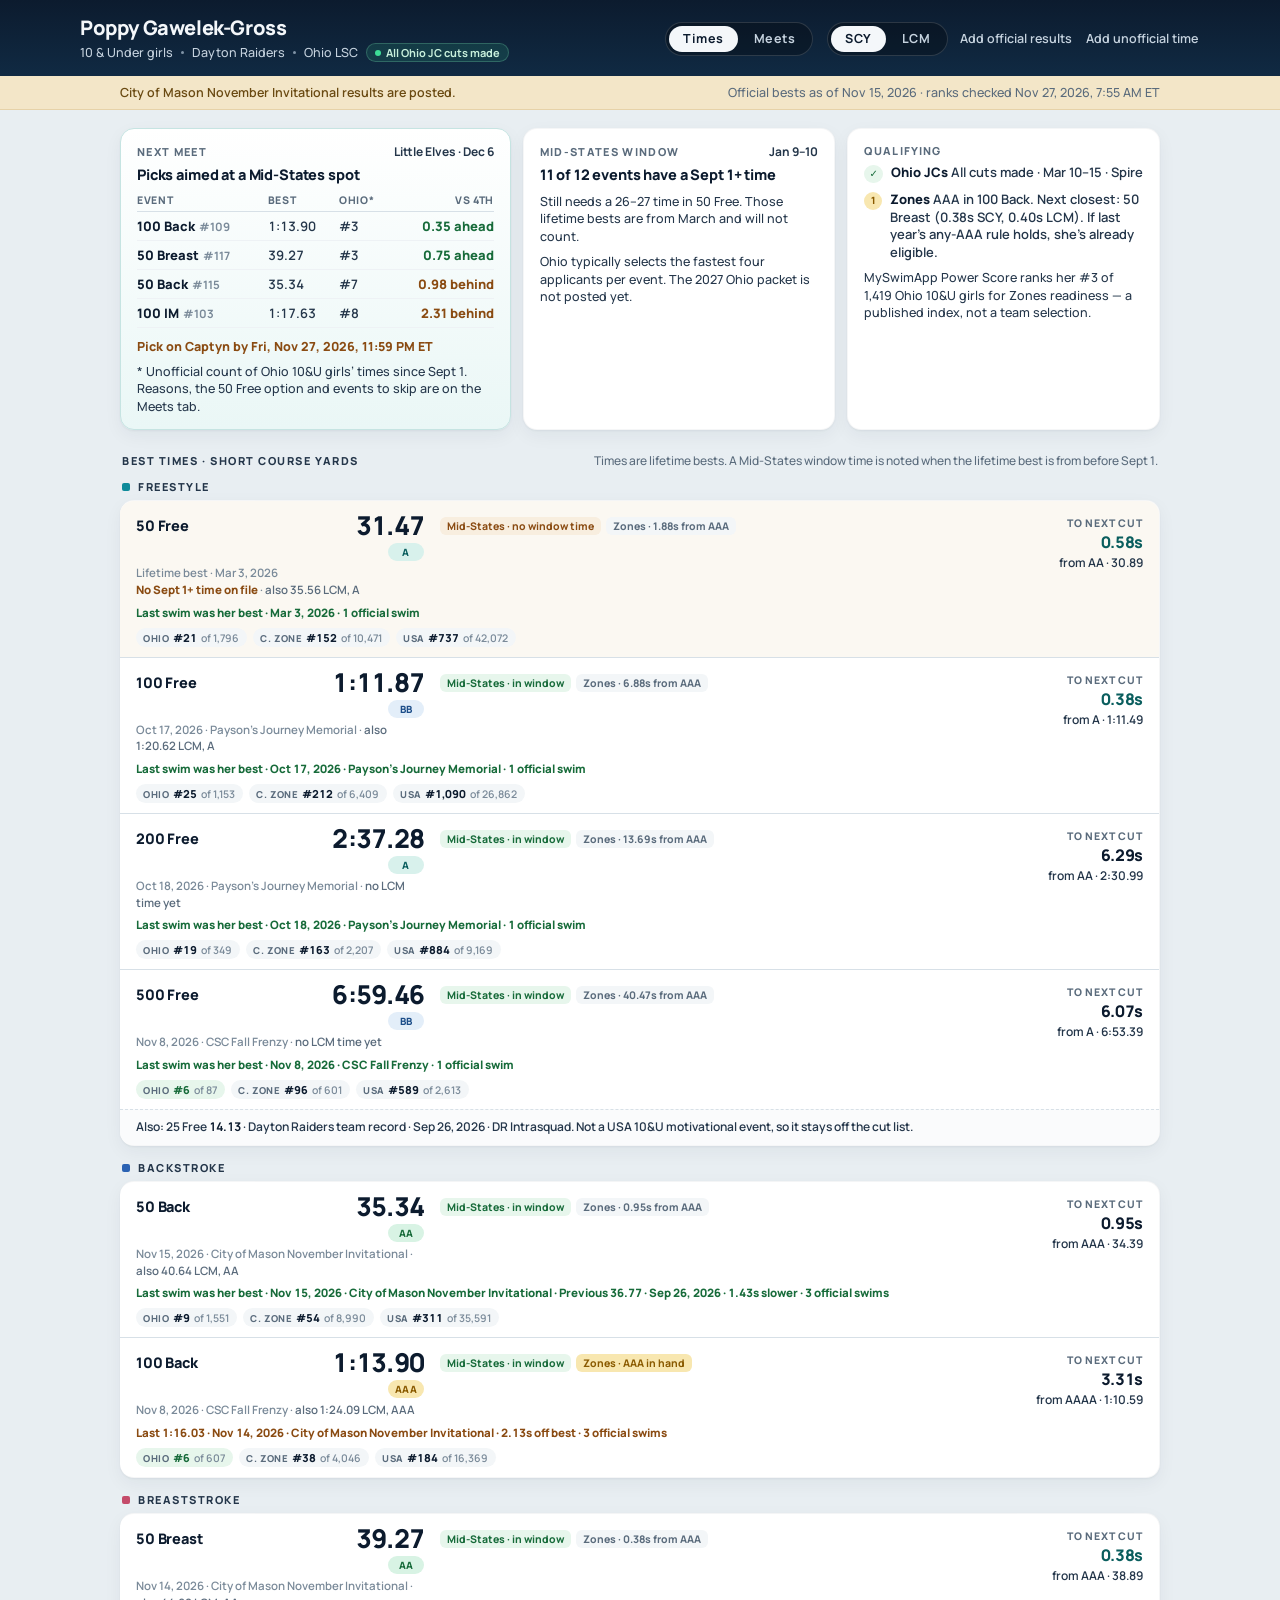
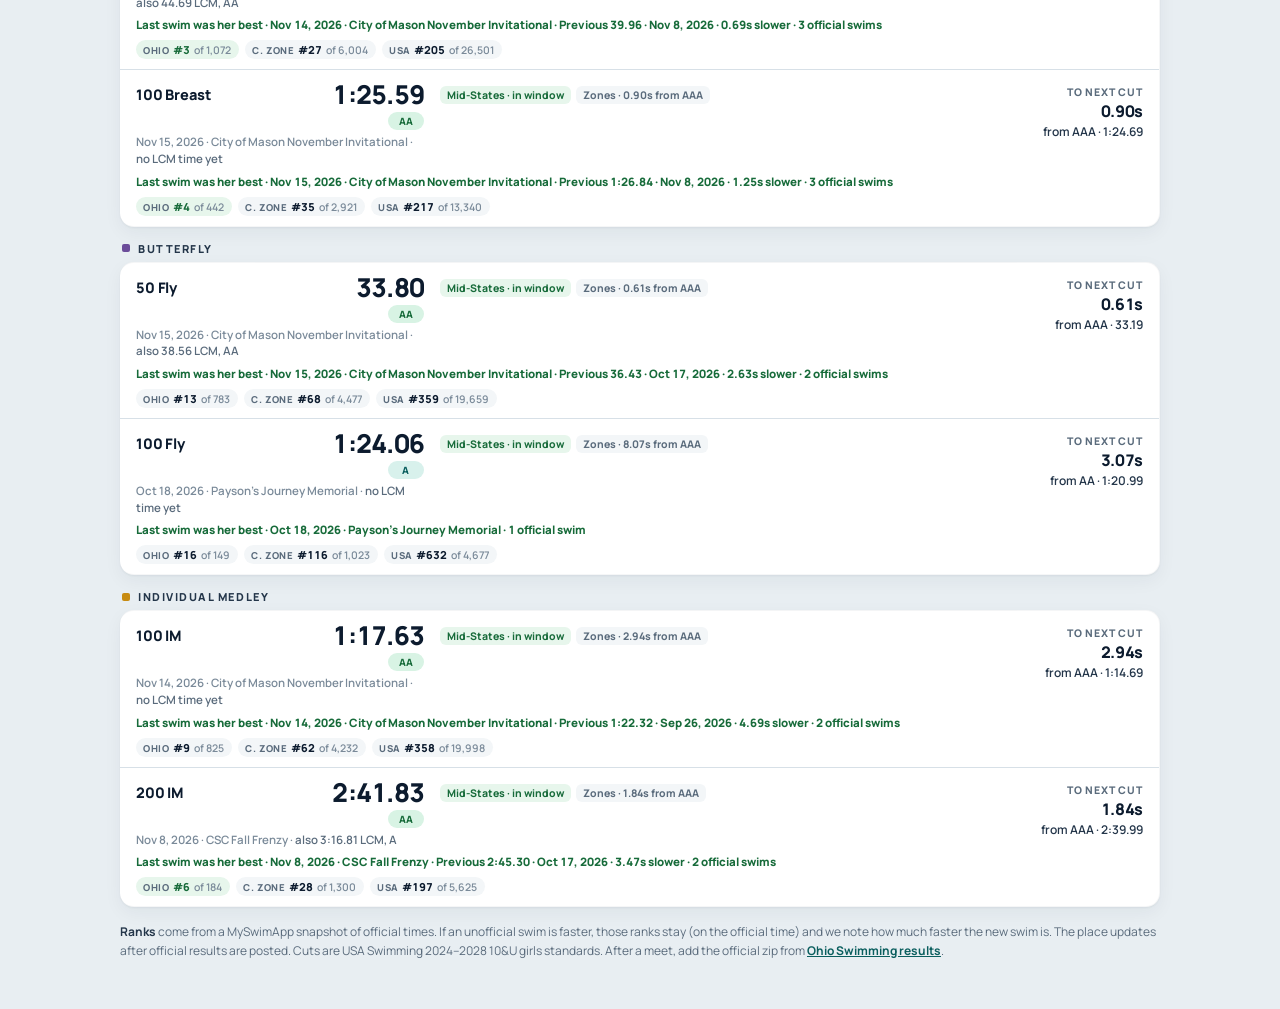
==== commit ba62a746: "Meets check Nov 27: Little Elves declared" ====
--- a/index.html
+++ b/index.html
@@ -409,2142 +409,7 @@
 <div id="toast" class="toast" role="status"></div>
 <div id="modal-bg" class="modal-bg"></div>
 <script>
-const DATA = {
-  "version": 1,
-  "meta": {
-    "swimmer": "Poppy Gawelek-Gross",
-    "ageGroup": "10 & Under girls",
-    "club": "Dayton Raiders",
-    "lsc": "Ohio LSC",
-    "born": "2016-09-05",
-    "profileUrl": "https://myswimapp.com/swimmer/140062",
-    "ohioResultsUrl": "https://www.gomotionapp.com/team/czohlsc/page/meets/25-26-sc-scheduleresults",
-    "lastChecked": "2026-11-25T10:01:00-05:00",
-    "lastCheckedLabel": "Nov 25, 2026, 10:01 AM ET",
-    "bestTimesAsOf": "2026-11-15",
-    "bestTimesAsOfLabel": "Nov 15, 2026",
-    "midStatesWindowStart": "2026-09-01",
-    "snapshotUpdated": "2026-11-22T08:05:36-05:00",
-    "snapshotUpdatedLabel": "Nov 22, 2026, 8:05 AM ET",
-    "masonMeet": {
-      "name": "City of Mason November Invitational",
-      "dates": "Nov 13–15, 2026",
-      "resultsPosted": true
-    },
-    "zonesReadiness": {
-      "rank": 3,
-      "of": 1419,
-      "scope": "Ohio 10&U girls",
-      "metric": "MySwimApp Power Score",
-      "source": "MySwimApp"
-    },
-    "meetsAsOf": "2026-11-24T07:55:00-05:00",
-    "meetsAsOfLabel": "Nov 24, 2026, 7:55 AM ET"
-  },
-  "eventCatalog": {
-    "scy": [
-      {
-        "name": "50 Free",
-        "stroke": "Freestyle"
-      },
-      {
-        "name": "100 Free",
-        "stroke": "Freestyle"
-      },
-      {
-        "name": "200 Free",
-        "stroke": "Freestyle"
-      },
-      {
-        "name": "500 Free",
-        "stroke": "Freestyle"
-      },
-      {
-        "name": "50 Back",
-        "stroke": "Backstroke"
-      },
-      {
-        "name": "100 Back",
-        "stroke": "Backstroke"
-      },
-      {
-        "name": "50 Breast",
-        "stroke": "Breaststroke"
-      },
-      {
-        "name": "100 Breast",
-        "stroke": "Breaststroke"
-      },
-      {
-        "name": "50 Fly",
-        "stroke": "Butterfly"
-      },
-      {
-        "name": "100 Fly",
-        "stroke": "Butterfly"
-      },
-      {
-        "name": "100 IM",
-        "stroke": "Individual Medley"
-      },
-      {
-        "name": "200 IM",
-        "stroke": "Individual Medley"
-      }
-    ],
-    "lcm": [
-      {
-        "name": "50 Free",
-        "stroke": "Freestyle"
-      },
-      {
-        "name": "100 Free",
-        "stroke": "Freestyle"
-      },
-      {
-        "name": "200 Free",
-        "stroke": "Freestyle"
-      },
-      {
-        "name": "400 Free",
-        "stroke": "Freestyle"
-      },
-      {
-        "name": "50 Back",
-        "stroke": "Backstroke"
-      },
-      {
-        "name": "100 Back",
-        "stroke": "Backstroke"
-      },
-      {
-        "name": "50 Breast",
-        "stroke": "Breaststroke"
-      },
-      {
-        "name": "100 Breast",
-        "stroke": "Breaststroke"
-      },
-      {
-        "name": "50 Fly",
-        "stroke": "Butterfly"
-      },
-      {
-        "name": "100 Fly",
-        "stroke": "Butterfly"
-      },
-      {
-        "name": "200 IM",
-        "stroke": "Individual Medley"
-      }
-    ]
-  },
-  "standards": {
-    "scy": {
-      "50 Free": {
-        "B": "39.79",
-        "BB": "35.99",
-        "A": "32.09",
-        "AA": "30.89",
-        "AAA": "29.59",
-        "AAAA": "28.29"
-      },
-      "100 Free": {
-        "B": "1:30.79",
-        "BB": "1:21.09",
-        "A": "1:11.49",
-        "AA": "1:08.29",
-        "AAA": "1:04.99",
-        "AAAA": "1:01.79"
-      },
-      "200 Free": {
-        "B": "3:22.79",
-        "BB": "3:00.59",
-        "A": "2:38.39",
-        "AA": "2:30.99",
-        "AAA": "2:23.59",
-        "AAAA": "2:16.19"
-      },
-      "500 Free": {
-        "B": "8:36.69",
-        "BB": "7:45.09",
-        "A": "6:53.39",
-        "AA": "6:36.19",
-        "AAA": "6:18.99",
-        "AAAA": "6:01.69"
-      },
-      "50 Back": {
-        "B": "48.59",
-        "BB": "43.29",
-        "A": "37.99",
-        "AA": "36.19",
-        "AAA": "34.39",
-        "AAAA": "32.59"
-      },
-      "100 Back": {
-        "B": "1:45.79",
-        "BB": "1:33.99",
-        "A": "1:22.29",
-        "AA": "1:18.39",
-        "AAA": "1:14.49",
-        "AAAA": "1:10.59"
-      },
-      "50 Breast": {
-        "B": "54.59",
-        "BB": "48.69",
-        "A": "42.79",
-        "AA": "40.89",
-        "AAA": "38.89",
-        "AAAA": "36.89"
-      },
-      "100 Breast": {
-        "B": "2:00.29",
-        "BB": "1:46.89",
-        "A": "1:33.59",
-        "AA": "1:29.09",
-        "AAA": "1:24.69",
-        "AAAA": "1:20.19"
-      },
-      "50 Fly": {
-        "B": "48.39",
-        "BB": "42.69",
-        "A": "36.99",
-        "AA": "35.09",
-        "AAA": "33.19",
-        "AAAA": "31.29"
-      },
-      "100 Fly": {
-        "B": "1:56.69",
-        "BB": "1:41.39",
-        "A": "1:26.09",
-        "AA": "1:20.99",
-        "AAA": "1:15.99",
-        "AAAA": "1:10.89"
-      },
-      "100 IM": {
-        "B": "1:44.29",
-        "BB": "1:33.19",
-        "A": "1:22.09",
-        "AA": "1:18.39",
-        "AAA": "1:14.69",
-        "AAAA": "1:10.99"
-      },
-      "200 IM": {
-        "B": "3:42.09",
-        "BB": "3:18.79",
-        "A": "2:55.49",
-        "AA": "2:47.69",
-        "AAA": "2:39.99",
-        "AAAA": "2:32.19"
-      }
-    },
-    "lcm": {
-      "50 Free": {
-        "B": "45.29",
-        "BB": "40.89",
-        "A": "36.59",
-        "AA": "35.09",
-        "AAA": "33.69",
-        "AAAA": "32.19"
-      },
-      "100 Free": {
-        "B": "1:44.09",
-        "BB": "1:32.99",
-        "A": "1:21.89",
-        "AA": "1:18.19",
-        "AAA": "1:14.49",
-        "AAAA": "1:10.79"
-      },
-      "200 Free": {
-        "B": "3:50.99",
-        "BB": "3:25.69",
-        "A": "3:00.39",
-        "AA": "2:51.99",
-        "AAA": "2:43.49",
-        "AAAA": "2:35.09"
-      },
-      "400 Free": {
-        "B": "7:48.59",
-        "BB": "7:01.69",
-        "A": "6:14.89",
-        "AA": "5:59.29",
-        "AAA": "5:43.69",
-        "AAAA": "5:27.99"
-      },
-      "50 Back": {
-        "B": "55.79",
-        "BB": "49.69",
-        "A": "43.59",
-        "AA": "41.59",
-        "AAA": "39.49",
-        "AAAA": "37.49"
-      },
-      "100 Back": {
-        "B": "2:01.59",
-        "BB": "1:48.09",
-        "A": "1:34.59",
-        "AA": "1:30.09",
-        "AAA": "1:25.59",
-        "AAAA": "1:21.09"
-      },
-      "50 Breast": {
-        "B": "1:02.19",
-        "BB": "55.49",
-        "A": "48.79",
-        "AA": "46.49",
-        "AAA": "44.29",
-        "AAAA": "42.09"
-      },
-      "100 Breast": {
-        "B": "2:19.39",
-        "BB": "2:03.89",
-        "A": "1:48.39",
-        "AA": "1:43.29",
-        "AAA": "1:38.09",
-        "AAAA": "1:32.99"
-      },
-      "50 Fly": {
-        "B": "54.49",
-        "BB": "48.09",
-        "A": "41.59",
-        "AA": "39.49",
-        "AAA": "37.29",
-        "AAAA": "35.19"
-      },
-      "100 Fly": {
-        "B": "2:12.79",
-        "BB": "1:55.39",
-        "A": "1:37.99",
-        "AA": "1:32.19",
-        "AAA": "1:26.39",
-        "AAAA": "1:20.59"
-      },
-      "200 IM": {
-        "B": "4:15.69",
-        "BB": "3:48.89",
-        "A": "3:22.09",
-        "AA": "3:13.09",
-        "AAA": "3:04.19",
-        "AAAA": "2:55.29"
-      }
-    }
-  },
-  "officialTimes": [
-    {
-      "event": "50 Free",
-      "course": "SCY",
-      "time": "31.47",
-      "date": "2026-03-03",
-      "meet": null,
-      "source": "MySwimApp",
-      "ranks": {
-        "ohio": {
-          "rank": 21,
-          "of": 1796
-        },
-        "centralZone": {
-          "rank": 152,
-          "of": 10471
-        },
-        "usa": {
-          "rank": 737,
-          "of": 42072
-        }
-      }
-    },
-    {
-      "event": "100 Free",
-      "course": "SCY",
-      "time": "1:11.87",
-      "date": "2026-10-17",
-      "meet": "Payson's Journey Memorial",
-      "source": "MySwimApp",
-      "ranks": {
-        "ohio": {
-          "rank": 25,
-          "of": 1153
-        },
-        "centralZone": {
-          "rank": 212,
-          "of": 6409
-        },
-        "usa": {
-          "rank": 1090,
-          "of": 26862
-        }
-      }
-    },
-    {
-      "event": "200 Free",
-      "course": "SCY",
-      "time": "2:37.28",
-      "date": "2026-10-18",
-      "meet": "Payson's Journey Memorial",
-      "source": "MySwimApp",
-      "ranks": {
-        "ohio": {
-          "rank": 19,
-          "of": 349
-        },
-        "centralZone": {
-          "rank": 163,
-          "of": 2207
-        },
-        "usa": {
-          "rank": 884,
-          "of": 9169
-        }
-      }
-    },
-    {
-      "event": "500 Free",
-      "course": "SCY",
-      "time": "6:59.46",
-      "date": "2026-11-08",
-      "meet": "CSC Fall Frenzy",
-      "source": "MySwimApp",
-      "ranks": {
-        "ohio": {
-          "rank": 6,
-          "of": 87
-        },
-        "centralZone": {
-          "rank": 96,
-          "of": 601
-        },
-        "usa": {
-          "rank": 589,
-          "of": 2613
-        }
-      }
-    },
-    {
-      "event": "50 Back",
-      "course": "SCY",
-      "time": "35.34",
-      "date": "2026-11-15",
-      "meet": "City of Mason November Invitational",
-      "source": "MySwimApp",
-      "ranks": {
-        "ohio": {
-          "rank": 9,
-          "of": 1551
-        },
-        "centralZone": {
-          "rank": 54,
-          "of": 8990
-        },
-        "usa": {
-          "rank": 311,
-          "of": 35591
-        }
-      }
-    },
-    {
-      "event": "100 Back",
-      "course": "SCY",
-      "time": "1:13.90",
-      "date": "2026-11-08",
-      "meet": "CSC Fall Frenzy",
-      "source": "MySwimApp",
-      "ranks": {
-        "ohio": {
-          "rank": 6,
-          "of": 607
-        },
-        "centralZone": {
-          "rank": 38,
-          "of": 4046
-        },
-        "usa": {
-          "rank": 184,
-          "of": 16369
-        }
-      }
-    },
-    {
-      "event": "50 Breast",
-      "course": "SCY",
-      "time": "39.27",
-      "date": "2026-11-14",
-      "meet": "City of Mason November Invitational",
-      "source": "MySwimApp",
-      "ranks": {
-        "ohio": {
-          "rank": 3,
-          "of": 1072
-        },
-        "centralZone": {
-          "rank": 27,
-          "of": 6004
-        },
-        "usa": {
-          "rank": 205,
-          "of": 26501
-        }
-      }
-    },
-    {
-      "event": "100 Breast",
-      "course": "SCY",
-      "time": "1:25.59",
-      "date": "2026-11-15",
-      "meet": "City of Mason November Invitational",
-      "source": "MySwimApp",
-      "ranks": {
-        "ohio": {
-          "rank": 4,
-          "of": 442
-        },
-        "centralZone": {
-          "rank": 35,
-          "of": 2921
-        },
-        "usa": {
-          "rank": 217,
-          "of": 13340
-        }
-      }
-    },
-    {
-      "event": "50 Fly",
-      "course": "SCY",
-      "time": "33.80",
-      "date": "2026-11-15",
-      "meet": "City of Mason November Invitational",
-      "source": "MySwimApp",
-      "ranks": {
-        "ohio": {
-          "rank": 13,
-          "of": 783
-        },
-        "centralZone": {
-          "rank": 68,
-          "of": 4477
-        },
-        "usa": {
-          "rank": 359,
-          "of": 19659
-        }
-      }
-    },
-    {
-      "event": "100 Fly",
-      "course": "SCY",
-      "time": "1:24.06",
-      "date": "2026-10-18",
-      "meet": "Payson's Journey Memorial",
-      "source": "MySwimApp",
-      "ranks": {
-        "ohio": {
-          "rank": 16,
-          "of": 149
-        },
-        "centralZone": {
-          "rank": 116,
-          "of": 1023
-        },
-        "usa": {
-          "rank": 632,
-          "of": 4677
-        }
-      }
-    },
-    {
-      "event": "100 IM",
-      "course": "SCY",
-      "time": "1:17.63",
-      "date": "2026-11-14",
-      "meet": "City of Mason November Invitational",
-      "source": "MySwimApp",
-      "ranks": {
-        "ohio": {
-          "rank": 9,
-          "of": 825
-        },
-        "centralZone": {
-          "rank": 62,
-          "of": 4232
-        },
-        "usa": {
-          "rank": 358,
-          "of": 19998
-        }
-      }
-    },
-    {
-      "event": "200 IM",
-      "course": "SCY",
-      "time": "2:41.83",
-      "date": "2026-11-08",
-      "meet": "CSC Fall Frenzy",
-      "source": "MySwimApp",
-      "ranks": {
-        "ohio": {
-          "rank": 6,
-          "of": 184
-        },
-        "centralZone": {
-          "rank": 28,
-          "of": 1300
-        },
-        "usa": {
-          "rank": 197,
-          "of": 5625
-        }
-      }
-    },
-    {
-      "event": "50 Free",
-      "course": "LCM",
-      "time": "35.56",
-      "date": "2026-05-31",
-      "meet": null,
-      "source": "MySwimApp",
-      "ranks": {
-        "ohio": {
-          "rank": 15,
-          "of": 543
-        },
-        "centralZone": {
-          "rank": 125,
-          "of": 4310
-        },
-        "usa": {
-          "rank": 575,
-          "of": 16702
-        }
-      }
-    },
-    {
-      "event": "100 Free",
-      "course": "LCM",
-      "time": "1:20.62",
-      "date": "2026-05-31",
-      "meet": null,
-      "source": "MySwimApp",
-      "ranks": {
-        "ohio": {
-          "rank": 15,
-          "of": 398
-        },
-        "centralZone": {
-          "rank": 143,
-          "of": 3439
-        },
-        "usa": {
-          "rank": 699,
-          "of": 13061
-        }
-      }
-    },
-    {
-      "event": "50 Back",
-      "course": "LCM",
-      "time": "40.64",
-      "date": "2026-06-19",
-      "meet": null,
-      "source": "MySwimApp",
-      "ranks": {
-        "ohio": {
-          "rank": 8,
-          "of": 517
-        },
-        "centralZone": {
-          "rank": 60,
-          "of": 4169
-        },
-        "usa": {
-          "rank": 280,
-          "of": 15690
-        }
-      }
-    },
-    {
-      "event": "100 Back",
-      "course": "LCM",
-      "time": "1:24.09",
-      "date": "2026-06-20",
-      "meet": null,
-      "source": "MySwimApp",
-      "ranks": {
-        "ohio": {
-          "rank": 3,
-          "of": 312
-        },
-        "centralZone": {
-          "rank": 23,
-          "of": 2650
-        },
-        "usa": {
-          "rank": 114,
-          "of": 9982
-        }
-      }
-    },
-    {
-      "event": "50 Breast",
-      "course": "LCM",
-      "time": "44.69",
-      "date": "2026-07-30",
-      "meet": null,
-      "source": "MySwimApp",
-      "ranks": {
-        "ohio": {
-          "rank": 2,
-          "of": 410
-        },
-        "centralZone": {
-          "rank": 29,
-          "of": 3159
-        },
-        "usa": {
-          "rank": 141,
-          "of": 12989
-        }
-      }
-    },
-    {
-      "event": "50 Fly",
-      "course": "LCM",
-      "time": "38.56",
-      "date": "2026-07-31",
-      "meet": null,
-      "source": "MySwimApp",
-      "ranks": {
-        "ohio": {
-          "rank": 10,
-          "of": 332
-        },
-        "centralZone": {
-          "rank": 67,
-          "of": 2371
-        },
-        "usa": {
-          "rank": 342,
-          "of": 9862
-        }
-      }
-    },
-    {
-      "event": "200 IM",
-      "course": "LCM",
-      "time": "3:16.81",
-      "date": "2026-06-19",
-      "meet": null,
-      "source": "MySwimApp",
-      "ranks": {
-        "ohio": {
-          "rank": 10,
-          "of": 122
-        },
-        "centralZone": {
-          "rank": 83,
-          "of": 943
-        },
-        "usa": {
-          "rank": 507,
-          "of": 3791
-        }
-      }
-    }
-  ],
-  "provisionalTimes": [],
-  "honors": [
-    {
-      "event": "25 Free",
-      "course": "SCY",
-      "time": "14.13",
-      "date": "2026-09-26",
-      "meet": "DR Intrasquad",
-      "note": "Dayton Raiders team record",
-      "source": "MySwimApp"
-    }
-  ],
-  "littleElvesEvents": [
-    "100 Back",
-    "50 Breast",
-    "50 Back",
-    "100 IM"
-  ],
-  "littleElvesPlan": {
-    "meetId": "cmw57c22t01b015obb85d0rko",
-    "goal": "Mid-States",
-    "lead": "Picks aimed at a Mid-States spot",
-    "picks": [
-      {
-        "event": "100 Back",
-        "number": "109",
-        "best": "1:13.90",
-        "ohioRank": 3,
-        "gapToFourth": -0.35,
-        "gapLabel": "0.35 ahead",
-        "why": "Hold her top-4 spot. Three girls are within half a second."
-      },
-      {
-        "event": "50 Breast",
-        "number": "117",
-        "best": "39.27",
-        "ohioRank": 3,
-        "gapToFourth": -0.75,
-        "gapLabel": "0.75 ahead",
-        "why": "Cushion is under a second, and 2nd place is 0.44 away."
-      },
-      {
-        "event": "50 Back",
-        "number": "115",
-        "best": "35.34",
-        "ohioRank": 7,
-        "gapToFourth": 0.98,
-        "gapLabel": "0.98 behind",
-        "why": "Her best chance to move up into the top 4."
-      },
-      {
-        "event": "100 IM",
-        "number": "103",
-        "best": "1:17.63",
-        "ohioRank": 8,
-        "gapToFourth": 2.31,
-        "gapLabel": "2.31 behind",
-        "why": "A stretch, but she dropped 4.7 s at Mason, and the 6-event cap may open spots."
-      }
-    ],
-    "skip": [
-      {
-        "event": "100 Breast",
-        "why": "Already safe: #3 with a 2.2 s cushion."
-      },
-      {
-        "event": "100 Fly",
-        "why": "#8 and more than 6 s from the top 4."
-      },
-      {
-        "event": "50 Fly, 100 Free, 200 Free",
-        "why": "Not close to a top-4 spot."
-      },
-      {
-        "event": "200 IM",
-        "why": "Not offered at Little Elves."
-      }
-    ],
-    "swap": {
-      "event": "50 Free",
-      "number": "105",
-      "replaces": "100 IM",
-      "why": "She has no 50 Free since Sept 1, and Mid-States applicants are asked to submit one for relays. If the coach wants that, swap it in for the 100 IM."
-    },
-    "notes": [
-      "6-event cap: each swimmer can apply in at most six events, and the fastest girls are top 4 in more than six, so some spots will open up.",
-      "50 Back (115) and 50 Breast (117) are close together, with one boys’ event between them."
-    ],
-    "rankNote": "Ohio ranks are unofficial counts of Ohio 10&U girls’ short-course times since Sept 1, from posted results. Gap is to the 4th-fastest other girl. Later meets and results not yet posted can change them.",
-    "deadlineLabel": "Fri, Nov 27, 2026, 11:59 PM ET"
-  },
-  "swimHistory": [
-    {
-      "event": "50 Free",
-      "course": "SCY",
-      "time": "31.47",
-      "date": "2026-03-03",
-      "meet": null,
-      "source": "MySwimApp",
-      "splits": [],
-      "provisional": false
-    },
-    {
-      "event": "50 Back",
-      "course": "SCY",
-      "time": "35.77",
-      "date": "2026-03-13",
-      "meet": null,
-      "source": "MySwimApp",
-      "splits": [],
-      "provisional": false
-    },
-    {
-      "event": "100 Free",
-      "course": "LCM",
-      "time": "1:20.62",
-      "date": "2026-05-31",
-      "meet": null,
-      "source": "MySwimApp",
-      "splits": [],
-      "provisional": false
-    },
-    {
-      "event": "50 Free",
-      "course": "LCM",
-      "time": "35.56",
-      "date": "2026-05-31",
-      "meet": null,
-      "source": "MySwimApp",
-      "splits": [],
-      "provisional": false
-    },
-    {
-      "event": "200 IM",
-      "course": "LCM",
-      "time": "3:16.81",
-      "date": "2026-06-19",
-      "meet": null,
-      "source": "MySwimApp",
-      "splits": [],
-      "provisional": false
-    },
-    {
-      "event": "50 Back",
-      "course": "LCM",
-      "time": "40.64",
-      "date": "2026-06-19",
-      "meet": null,
-      "source": "MySwimApp",
-      "splits": [],
-      "provisional": false
-    },
-    {
-      "event": "100 Back",
-      "course": "LCM",
-      "time": "1:24.09",
-      "date": "2026-06-20",
-      "meet": null,
-      "source": "MySwimApp",
-      "splits": [],
-      "provisional": false
-    },
-    {
-      "event": "50 Breast",
-      "course": "LCM",
-      "time": "44.69",
-      "date": "2026-07-30",
-      "meet": null,
-      "source": "MySwimApp",
-      "splits": [],
-      "provisional": false
-    },
-    {
-      "event": "50 Fly",
-      "course": "LCM",
-      "time": "38.56",
-      "date": "2026-07-31",
-      "meet": null,
-      "source": "MySwimApp",
-      "splits": [],
-      "provisional": false
-    },
-    {
-      "event": "100 IM",
-      "course": "SCY",
-      "time": "1:22.32",
-      "date": "2026-09-26",
-      "meet": "DR Intrasquad",
-      "source": "Ohio results file",
-      "splits": [
-        {
-          "at": 50,
-          "time": "38.20"
-        },
-        {
-          "at": 100,
-          "time": "1:22.32"
-        }
-      ],
-      "provisional": false
-    },
-    {
-      "event": "25 Free",
-      "course": "SCY",
-      "time": "14.13",
-      "date": "2026-09-26",
-      "meet": "DR Intrasquad",
-      "source": "Ohio results file",
-      "splits": [],
-      "provisional": false
-    },
-    {
-      "event": "50 Back",
-      "course": "SCY",
-      "time": "36.77",
-      "date": "2026-09-26",
-      "meet": "DR Intrasquad",
-      "source": "Ohio results file",
-      "splits": [],
-      "provisional": false
-    },
-    {
-      "event": "50 Breast",
-      "course": "SCY",
-      "time": "40.92",
-      "date": "2026-09-26",
-      "meet": "DR Intrasquad",
-      "source": "Ohio results file",
-      "splits": [],
-      "provisional": false
-    },
-    {
-      "event": "100 Breast",
-      "course": "SCY",
-      "time": "1:29.58",
-      "date": "2026-10-17",
-      "meet": "Payson's Journey Memorial",
-      "source": "Ohio results file",
-      "splits": [
-        {
-          "at": 50,
-          "time": "42.84"
-        },
-        {
-          "at": 100,
-          "time": "1:29.58"
-        }
-      ],
-      "provisional": false
-    },
-    {
-      "event": "100 Free",
-      "course": "SCY",
-      "time": "1:11.87",
-      "date": "2026-10-17",
-      "meet": "Payson's Journey Memorial",
-      "source": "Ohio results file",
-      "splits": [
-        {
-          "at": 50,
-          "time": "34.71"
-        },
-        {
-          "at": 100,
-          "time": "1:11.87"
-        }
-      ],
-      "provisional": false
-    },
-    {
-      "event": "200 IM",
-      "course": "SCY",
-      "time": "2:45.30",
-      "date": "2026-10-17",
-      "meet": "Payson's Journey Memorial",
-      "source": "Ohio results file",
-      "splits": [
-        {
-          "at": 50,
-          "time": "38.31"
-        },
-        {
-          "at": 100,
-          "time": "1:19.99"
-        },
-        {
-          "at": 150,
-          "time": "2:08.95"
-        },
-        {
-          "at": 200,
-          "time": "2:45.30"
-        }
-      ],
-      "provisional": false
-    },
-    {
-      "event": "50 Fly",
-      "course": "SCY",
-      "time": "36.43",
-      "date": "2026-10-17",
-      "meet": "Payson's Journey Memorial",
-      "source": "Ohio results file",
-      "splits": [],
-      "provisional": false
-    },
-    {
-      "event": "100 Back",
-      "course": "SCY",
-      "time": "1:15.87",
-      "date": "2026-10-18",
-      "meet": "Payson's Journey Memorial",
-      "source": "Ohio results file",
-      "splits": [
-        {
-          "at": 50,
-          "time": "37.41"
-        },
-        {
-          "at": 100,
-          "time": "1:15.87"
-        }
-      ],
-      "provisional": false
-    },
-    {
-      "event": "100 Fly",
-      "course": "SCY",
-      "time": "1:24.06",
-      "date": "2026-10-18",
-      "meet": "Payson's Journey Memorial",
-      "source": "Ohio results file",
-      "splits": [
-        {
-          "at": 50,
-          "time": "37.52"
-        },
-        {
-          "at": 100,
-          "time": "1:24.06"
-        }
-      ],
-      "provisional": false
-    },
-    {
-      "event": "200 Free",
-      "course": "SCY",
-      "time": "2:37.28",
-      "date": "2026-10-18",
-      "meet": "Payson's Journey Memorial",
-      "source": "Ohio results file",
-      "splits": [
-        {
-          "at": 50,
-          "time": "35.57"
-        },
-        {
-          "at": 100,
-          "time": "1:16.61"
-        },
-        {
-          "at": 150,
-          "time": "1:58.32"
-        },
-        {
-          "at": 200,
-          "time": "2:37.28"
-        }
-      ],
-      "provisional": false
-    },
-    {
-      "event": "100 Back",
-      "course": "SCY",
-      "time": "1:13.90",
-      "date": "2026-11-08",
-      "meet": "CSC Fall Frenzy",
-      "source": "MySwimApp",
-      "splits": [],
-      "provisional": false
-    },
-    {
-      "event": "100 Breast",
-      "course": "SCY",
-      "time": "1:26.84",
-      "date": "2026-11-08",
-      "meet": "CSC Fall Frenzy",
-      "source": "MySwimApp",
-      "splits": [],
-      "provisional": false
-    },
-    {
-      "event": "200 IM",
-      "course": "SCY",
-      "time": "2:41.83",
-      "date": "2026-11-08",
-      "meet": "CSC Fall Frenzy",
-      "source": "MySwimApp",
-      "splits": [],
-      "provisional": false
-    },
-    {
-      "event": "50 Breast",
-      "course": "SCY",
-      "time": "39.96",
-      "date": "2026-11-08",
-      "meet": "CSC Fall Frenzy",
-      "source": "MySwimApp",
-      "splits": [],
-      "provisional": false
-    },
-    {
-      "event": "500 Free",
-      "course": "SCY",
-      "time": "6:59.46",
-      "date": "2026-11-08",
-      "meet": "CSC Fall Frenzy",
-      "source": "MySwimApp",
-      "splits": [],
-      "provisional": false
-    },
-    {
-      "event": "100 Back",
-      "course": "SCY",
-      "time": "1:16.03",
-      "date": "2026-11-14",
-      "meet": "City of Mason November Invitational",
-      "source": "Ohio results file",
-      "splits": [
-        {
-          "at": 50,
-          "time": "37.16"
-        },
-        {
-          "at": 100,
-          "time": "1:16.03"
-        }
-      ],
-      "provisional": false,
-      "place": 3
-    },
-    {
-      "event": "100 IM",
-      "course": "SCY",
-      "time": "1:17.63",
-      "date": "2026-11-14",
-      "meet": "City of Mason November Invitational",
-      "source": "Ohio results file",
-      "splits": [
-        {
-          "at": 50,
-          "time": "36.62"
-        },
-        {
-          "at": 100,
-          "time": "1:17.63"
-        }
-      ],
-      "provisional": false,
-      "place": 4
-    },
-    {
-      "event": "50 Breast",
-      "course": "SCY",
-      "time": "39.27",
-      "date": "2026-11-14",
-      "meet": "City of Mason November Invitational",
-      "source": "Ohio results file",
-      "splits": [],
-      "provisional": false,
-      "place": 1
-    },
-    {
-      "event": "100 Breast",
-      "course": "SCY",
-      "time": "1:25.59",
-      "date": "2026-11-15",
-      "meet": "City of Mason November Invitational",
-      "source": "Ohio results file",
-      "splits": [
-        {
-          "at": 50,
-          "time": "40.93"
-        },
-        {
-          "at": 100,
-          "time": "1:25.59"
-        }
-      ],
-      "provisional": false,
-      "place": 2
-    },
-    {
-      "event": "50 Back",
-      "course": "SCY",
-      "time": "35.34",
-      "date": "2026-11-15",
-      "meet": "City of Mason November Invitational",
-      "source": "Ohio results file",
-      "splits": [],
-      "provisional": false,
-      "place": 3
-    },
-    {
-      "event": "50 Fly",
-      "course": "SCY",
-      "time": "33.80",
-      "date": "2026-11-15",
-      "meet": "City of Mason November Invitational",
-      "source": "Ohio results file",
-      "splits": [],
-      "provisional": false,
-      "place": 4
-    }
-  ],
-  "seasonTargets": {
-    "littleElves": {
-      "name": "Little Elves",
-      "date": "Dec 6, 2026"
-    },
-    "midStates": {
-      "name": "Mid-States",
-      "date": "Jan 9–10, 2027"
-    },
-    "ohioJcs": {
-      "name": "Ohio JCs",
-      "date": "Mar 10–15, 2027",
-      "place": "Spire"
-    },
-    "zones": {
-      "name": "Zones (LCM)",
-      "date": "Aug 5–8, 2027"
-    }
-  },
-  "meets": [
-    {
-      "id": "cmu9z1nch03wgt4n37fe1r57i",
-      "name": "City of Mason November Invitational",
-      "datesLabel": "Fri–Sun, Nov 13–15, 2026",
-      "startDate": "2026-11-13",
-      "endDate": "2026-11-15",
-      "sanction": "OH-27SC-47",
-      "host": "Mason Manta Rays",
-      "venue": {
-        "name": "Mason Municipal Aquatic Center",
-        "address": "6249 Mason Montgomery Rd, Mason, OH 45040",
-        "mapsUrl": "https://www.google.com/maps/search/?api=1&query=6249%20Mason%20Montgomery%20Rd%2C%20Mason%2C%20OH%2045040"
-      },
-      "sessions": [
-        {
-          "label": "Saturday Session 6 — 10 & Under, North pool",
-          "date": "2026-11-14",
-          "warmup": "11:15–12:10 PM",
-          "start": "12:15 PM",
-          "notes": "Dayton Raiders assigned North pool lanes 3–4."
-        },
-        {
-          "label": "Sunday Session 11 — 10 & Under, North pool",
-          "date": "2026-11-15",
-          "warmup": "11:30–12:25 PM",
-          "start": "12:30 PM",
-          "notes": "Dayton Raiders assigned North pool lanes 3–4."
-        }
-      ],
-      "eligibility": {
-        "eligible": true,
-        "label": "Eligible — she was entered and swam."
-      },
-      "entry": {
-        "maxEventsLabel": "10 & Under: 4 individual events and 1 relay per day, maximum 10 individual and 2 relays for the meet",
-        "fee": "$8 per individual event, $10 per relay, plus $4 Ohio LSC and $12 facility fee per swimmer",
-        "deadline": "2026-10-23",
-        "deadlineLabel": "Fri, Oct 23, 2026, 12:00 PM (host deadline; now closed)"
-      },
-      "poppy": {
-        "status": "swam",
-        "statusLabel": "Entered and swam",
-        "events": [
-          {
-            "session": "Saturday Session 6",
-            "items": [
-              "200 Free relay C",
-              "100 Back",
-              "100 Fly",
-              "50 Breast",
-              "100 IM"
-            ]
-          },
-          {
-            "session": "Sunday Session 11",
-            "items": [
-              "200 IM relay C",
-              "50 Fly",
-              "100 Breast",
-              "50 Back"
-            ]
-          }
-        ]
-      },
-      "entriesSource": "Ohio results file",
-      "entries": [
-        {
-          "date": "2026-11-14",
-          "dayLabel": "Saturday, Nov 14",
-          "session": "Session 6",
-          "sessionDetail": "10 & Under · North pool",
-          "warmup": "11:15–12:10 PM",
-          "start": "12:15 PM",
-          "eventNumber": "231",
-          "name": "200 Free Relay",
-          "stroke": "Free relay",
-          "heat": null,
-          "lane": null,
-          "seed": null,
-          "estStart": null,
-          "time": "1:57.72",
-          "place": 1,
-          "provisional": false,
-          "relay": true
-        },
-        {
-          "date": "2026-11-14",
-          "dayLabel": "Saturday, Nov 14",
-          "session": "Session 6",
-          "sessionDetail": "10 & Under · North pool",
-          "warmup": "11:15–12:10 PM",
-          "start": "12:15 PM",
-          "eventNumber": "237",
-          "name": "100 Back",
-          "stroke": "Back",
-          "heat": 11,
-          "lane": 6,
-          "heatLaneSource": "Meet Mobile",
-          "seed": "1:13.90",
-          "estStart": "1:07 PM",
-          "time": "1:16.03",
-          "place": 3,
-          "heatPlace": 3,
-          "provisional": false
-        },
-        {
-          "date": "2026-11-14",
-          "dayLabel": "Saturday, Nov 14",
-          "session": "Session 6",
-          "sessionDetail": "10 & Under · North pool",
-          "warmup": "11:15–12:10 PM",
-          "start": "12:15 PM",
-          "eventNumber": "243",
-          "name": "100 Fly",
-          "stroke": "Fly",
-          "heat": 6,
-          "lane": 3,
-          "heatLaneSource": "Meet Mobile",
-          "seed": "1:24.06",
-          "estStart": "2:07 PM",
-          "status": "NS"
-        },
-        {
-          "date": "2026-11-14",
-          "dayLabel": "Saturday, Nov 14",
-          "session": "Session 6",
-          "sessionDetail": "10 & Under · North pool",
-          "warmup": "11:15–12:10 PM",
-          "start": "12:15 PM",
-          "eventNumber": "253",
-          "name": "50 Breast",
-          "stroke": "Breast",
-          "heat": 12,
-          "lane": 5,
-          "heatLaneSource": "Meet Mobile",
-          "seed": "39.96",
-          "estStart": "3:19 PM",
-          "time": "39.27",
-          "place": 1,
-          "provisional": false
-        },
-        {
-          "date": "2026-11-14",
-          "dayLabel": "Saturday, Nov 14",
-          "session": "Session 6",
-          "sessionDetail": "10 & Under · North pool",
-          "warmup": "11:15–12:10 PM",
-          "start": "12:15 PM",
-          "eventNumber": "257",
-          "name": "100 IM",
-          "stroke": "IM",
-          "heat": 12,
-          "lane": 8,
-          "heatLaneSource": "Meet Mobile",
-          "seed": "1:22.32",
-          "estStart": "3:49 PM",
-          "time": "1:17.63",
-          "place": 4,
-          "provisional": false
-        },
-        {
-          "date": "2026-11-15",
-          "dayLabel": "Sunday, Nov 15",
-          "session": "Session 11",
-          "sessionDetail": "10 & Under · North pool",
-          "warmup": "11:30–12:25 PM",
-          "start": "12:30 PM",
-          "eventNumber": "337",
-          "name": "200 Medley Relay",
-          "stroke": "Medley relay",
-          "heat": 2,
-          "lane": 5,
-          "heatLaneSource": "Meet Mobile",
-          "seed": "2:17.18",
-          "estStart": "12:30 PM",
-          "time": "2:10.21",
-          "place": 1,
-          "provisional": false,
-          "relay": true,
-          "team": "A — Dayton Raider Swim Club"
-        },
-        {
-          "date": "2026-11-15",
-          "dayLabel": "Sunday, Nov 15",
-          "session": "Session 11",
-          "sessionDetail": "10 & Under · North pool",
-          "warmup": "11:30–12:25 PM",
-          "start": "12:30 PM",
-          "eventNumber": "343",
-          "name": "50 Fly",
-          "stroke": "Fly",
-          "heat": 12,
-          "lane": 1,
-          "heatLaneSource": "Meet Mobile",
-          "seed": "36.43",
-          "estStart": "12:57 PM",
-          "time": "33.80",
-          "place": 4,
-          "provisional": false
-        },
-        {
-          "date": "2026-11-15",
-          "dayLabel": "Sunday, Nov 15",
-          "session": "Session 11",
-          "sessionDetail": "10 & Under · North pool",
-          "warmup": "11:30–12:25 PM",
-          "start": "12:30 PM",
-          "eventNumber": "349",
-          "name": "100 Breast",
-          "stroke": "Breast",
-          "heat": 10,
-          "lane": 5,
-          "heatLaneSource": "Meet Mobile",
-          "seed": "1:26.84",
-          "estStart": "1:37 PM",
-          "time": "1:25.59",
-          "place": 2,
-          "provisional": false
-        },
-        {
-          "date": "2026-11-15",
-          "dayLabel": "Sunday, Nov 15",
-          "session": "Session 11",
-          "sessionDetail": "10 & Under · North pool",
-          "warmup": "11:30–12:25 PM",
-          "start": "12:30 PM",
-          "eventNumber": "359",
-          "name": "50 Back",
-          "stroke": "Back",
-          "heat": 14,
-          "lane": 3,
-          "heatLaneSource": "Meet Mobile",
-          "seed": "35.77",
-          "estStart": "3:16 PM",
-          "time": "35.34",
-          "place": 3,
-          "provisional": false
-        }
-      ],
-      "links": [
-        {
-          "label": "Results zip",
-          "url": "https://www.gomotionapp.com/czohlsc/UserFiles/File/Meets/2026-2027%20SC%20Season/Results/meet-results-2026-oh-rays-city-of-mason-nov-invitational-13nov2026-no-dobs_007749.zip"
-        },
-        {
-          "label": "Meet info",
-          "url": "https://api.captyn.com/s3/c11df68e-18b6-442e-8254-ac04f828bf7c"
-        },
-        {
-          "label": "Entries report",
-          "url": "https://api.captyn.com/s3/d1f949cb-ac01-44d2-98ab-5ef94a630702"
-        },
-        {
-          "label": "Psych sheet",
-          "url": "https://api.captyn.com/s3/57a71b98-3217-412d-afab-5bc517b0f8ea"
-        },
-        {
-          "label": "Timeline",
-          "url": "https://api.captyn.com/s3/a53581bd-91b2-4ea6-9973-faa0240ae406"
-        },
-        {
-          "label": "Warm-ups",
-          "url": "https://api.captyn.com/s3/a0cf6cb8-de18-4b91-9fa7-5666f75e6a4a"
-        },
-        {
-          "label": "Captyn meet page",
-          "url": "https://daytonraiders.captyn.com/account/meets/cmu9z1nch03wgt4n37fe1r57i"
-        }
-      ],
-      "relays": [
-        {
-          "eventNumber": "231",
-          "name": "200 Free Relay",
-          "time": "1:57.72",
-          "place": 1,
-          "date": "2026-11-14",
-          "provisional": false
-        },
-        {
-          "eventNumber": "337",
-          "name": "200 Medley Relay",
-          "time": "2:10.21",
-          "place": 1,
-          "date": "2026-11-15",
-          "heat": 2,
-          "lane": 5,
-          "seed": "2:17.18",
-          "team": "A — Dayton Raider Swim Club",
-          "provisional": false
-        }
-      ]
-    },
-    {
-      "id": "cmw57c22t01b015obb85d0rko",
-      "name": "Little Elves",
-      "officialName": "2026 Little Elves' Holiday Spirit Classic",
-      "datesLabel": "Sun, Dec 6, 2026",
-      "startDate": "2026-12-06",
-      "endDate": "2026-12-06",
-      "sanction": "OH-27SC-65",
-      "host": "Miami University Makos",
-      "venue": {
-        "name": "Corwin M. Nixon Aquatic Center, Miami University",
-        "address": "750 S. Oak St., Oxford, OH 45056",
-        "mapsUrl": "https://www.google.com/maps/search/?api=1&query=750%20S.%20Oak%20St.%2C%20Oxford%2C%20OH%2045056"
-      },
-      "sessions": [
-        {
-          "label": "9–10 session",
-          "date": "2026-12-06",
-          "deckOpens": "8:15 AM",
-          "warmup": "8:30 AM",
-          "start": null,
-          "notes": "Poppy is a 9–10 swimmer. The 8 & Under session is in the afternoon. Meet start time is not listed in the announcement."
-        }
-      ],
-      "eligibility": {
-        "eligible": true,
-        "label": "Eligible — 10 & Under invitational"
-      },
-      "entry": {
-        "maxEventsLabel": "Maximum 4 individual events",
-        "fee": "$7 per individual event, $10 per relay, plus $4 Ohio LSC and $12 facility surcharge per swimmer",
-        "deadline": "2026-11-27T23:59:00-05:00",
-        "deadlineLabel": "Fri, Nov 27, 2026, 11:59 PM ET",
-        "deadlineKind": "team",
-        "hostDeadlineLabel": "Mon, Nov 30, 2026 (host receipt deadline; no time listed)",
-        "open": true
-      },
-      "offeredEvents": [
-        {
-          "number": "103",
-          "name": "100 IM",
-          "seed": "1:17.63"
-        },
-        {
-          "number": "105",
-          "name": "50 Free",
-          "seed": "31.47"
-        },
-        {
-          "number": "107",
-          "name": "50 Fly",
-          "seed": "33.80"
-        },
-        {
-          "number": "109",
-          "name": "100 Back",
-          "seed": "1:13.90"
-        },
-        {
-          "number": "111",
-          "name": "100 Breast",
-          "seed": "1:25.59"
-        },
-        {
-          "number": "113",
-          "name": "200 Free",
-          "seed": "2:37.28"
-        },
-        {
-          "number": "115",
-          "name": "50 Back",
-          "seed": "35.34"
-        },
-        {
-          "number": "117",
-          "name": "50 Breast",
-          "seed": "39.27"
-        },
-        {
-          "number": "119",
-          "name": "100 Free",
-          "seed": "1:11.87"
-        },
-        {
-          "number": "121",
-          "name": "100 Fly",
-          "seed": "1:24.06"
-        }
-      ],
-      "poppy": {
-        "status": "opted_in_no_events",
-        "statusLabel": "Opted in, no events picked",
-        "events": [],
-        "relaysChecked": false,
-        "suggestedEvents": [
-          "100 Back",
-          "50 Breast",
-          "50 Back",
-          "100 IM"
-        ],
-        "suggestedNote": "Option: swap in 50 Free for the 100 IM to get a 50 Free time for Mid-States relays. Entries are submitted on Captyn by Fri, Nov 27, 11:59 PM ET, not from this page."
-      },
-      "links": [
-        {
-          "label": "Meet announcement",
-          "url": "https://api.captyn.com/s3/878dfbb3-e492-429c-a86f-a99363eadef2"
-        },
-        {
-          "label": "Captyn meet page",
-          "url": "https://daytonraiders.captyn.com/account/meets/cmw57c22t01b015obb85d0rko"
-        }
-      ]
-    },
-    {
-      "id": "cmw56w7ib012a13mupz44lma8",
-      "name": "Bill Houk Holiday Classic",
-      "datesLabel": "Fri–Sun, Dec 11–13, 2026",
-      "startDate": "2026-12-11",
-      "endDate": "2026-12-13",
-      "host": null,
-      "venue": {
-        "name": "Oxford, OH",
-        "address": null,
-        "mapsUrl": null
-      },
-      "sessions": [],
-      "eligibility": {
-        "eligible": false,
-        "label": "Poppy is not eligible"
-      },
-      "entry": {
-        "maxEventsLabel": null,
-        "fee": null,
-        "deadline": "2026-11-29",
-        "deadlineLabel": "Sun, Nov 29, 2026",
-        "deadlineKind": "team",
-        "open": true
-      },
-      "poppy": {
-        "status": "not_eligible",
-        "statusLabel": "Not eligible"
-      },
-      "links": [
-        {
-          "label": "Captyn meet page",
-          "url": "https://daytonraiders.captyn.com/account/meets/cmw56w7ib012a13mupz44lma8"
-        }
-      ]
-    },
-    {
-      "id": "cmuwxawbe0fas0yok1m1fqbu3",
-      "name": "Virtual Distance Challenge",
-      "datesLabel": "Sun, Dec 20, 2026",
-      "startDate": "2026-12-20",
-      "endDate": "2026-12-20",
-      "host": null,
-      "venue": {
-        "name": "Kettering, OH",
-        "address": null,
-        "mapsUrl": null
-      },
-      "sessions": [],
-      "eligibility": null,
-      "entry": {
-        "open": false,
-        "deadline": null,
-        "deadlineLabel": null
-      },
-      "poppy": {
-        "status": "info_only",
-        "statusLabel": "Info only — signup not open yet"
-      },
-      "links": [
-        {
-          "label": "Captyn meet page",
-          "url": "https://daytonraiders.captyn.com/account/meets/cmuwxawbe0fas0yok1m1fqbu3"
-        }
-      ]
-    },
-    {
-      "id": "cmuww8j0j0j371ookqb5fn2vz",
-      "name": "2027 Mid-States",
-      "datesLabel": "Sat–Sun, Jan 9–10, 2027",
-      "startDate": "2027-01-09",
-      "endDate": "2027-01-10",
-      "host": "Team Ohio",
-      "venue": {
-        "name": "IUPUI, Indianapolis",
-        "address": null,
-        "mapsUrl": null
-      },
-      "sessions": [],
-      "eligibility": {
-        "eligible": null,
-        "label": "By Team Ohio application — top 4 Ohio swimmers per event. Only times from Sept 1, 2026 onward count. At most 6 events."
-      },
-      "entry": {
-        "open": false,
-        "deadline": null,
-        "deadlineLabel": "Applications roughly mid-December",
-        "deadlineKind": "soft",
-        "signupPath": "Applied through Team Ohio, not as a Dayton Raiders team entry."
-      },
-      "poppy": {
-        "status": "info_only",
-        "statusLabel": "Info only — Team Ohio application, roughly mid-December"
-      },
-      "flags": [
-        "Same weekend as the DR Winter Invite"
-      ],
-      "links": [
-        {
-          "label": "Captyn meet page",
-          "url": "https://daytonraiders.captyn.com/account/meets/cmuww8j0j0j371ookqb5fn2vz"
-        }
-      ]
-    },
-    {
-      "id": "cmuwwb6ft0fem15ok5tdb937t",
-      "name": "DR Winter Invite",
-      "datesLabel": "Sat–Sun, Jan 9–10, 2027",
-      "startDate": "2027-01-09",
-      "endDate": "2027-01-10",
-      "host": "Dayton Raiders",
-      "venue": {
-        "name": "DRAC (home meet)",
-        "address": null,
-        "mapsUrl": null
-      },
-      "sessions": [],
-      "eligibility": null,
-      "entry": {
-        "open": false,
-        "deadline": null,
-        "deadlineLabel": null
-      },
-      "poppy": {
-        "status": "info_only",
-        "statusLabel": "Info only — signup not open yet"
-      },
-      "flags": [
-        "Same weekend as Mid-States"
-      ],
-      "links": [
-        {
-          "label": "Captyn meet page",
-          "url": "https://daytonraiders.captyn.com/account/meets/cmuwwb6ft0fem15ok5tdb937t"
-        }
-      ]
-    },
-    {
-      "id": "cmuwwgprh0oag1cnd8t4lm8a7",
-      "name": "WAVE Bischoff Medals Meet",
-      "datesLabel": "Fri–Sun, Jan 22–24, 2027",
-      "startDate": "2027-01-22",
-      "endDate": "2027-01-24",
-      "host": null,
-      "venue": {
-        "name": "Kettering, OH",
-        "address": null,
-        "mapsUrl": null
-      },
-      "sessions": [],
-      "eligibility": null,
-      "entry": {
-        "open": false,
-        "deadline": null,
-        "deadlineLabel": null
-      },
-      "poppy": {
-        "status": "info_only",
-        "statusLabel": "Info only — signup not open yet"
-      },
-      "links": [
-        {
-          "label": "Captyn meet page",
-          "url": "https://daytonraiders.captyn.com/account/meets/cmuwwgprh0oag1cnd8t4lm8a7"
-        }
-      ]
-    },
-    {
-      "id": "cmuwwk3450n6w1ondx9itiquh",
-      "name": "RAYS February Invite",
-      "datesLabel": "Fri–Sun, Jan 29–31, 2027",
-      "startDate": "2027-01-29",
-      "endDate": "2027-01-31",
-      "host": null,
-      "venue": {
-        "name": "Mason, OH",
-        "address": null,
-        "mapsUrl": null
-      },
-      "sessions": [],
-      "eligibility": null,
-      "entry": {
-        "open": false,
-        "deadline": null,
-        "deadlineLabel": null
-      },
-      "poppy": {
-        "status": "info_only",
-        "statusLabel": "Info only — signup not open yet"
-      },
-      "links": [
-        {
-          "label": "Captyn meet page",
-          "url": "https://daytonraiders.captyn.com/account/meets/cmuwwk3450n6w1ondx9itiquh"
-        }
-      ]
-    },
-    {
-      "id": "cmuwwqzlh0f8c0yokr46ycrq1",
-      "name": "Regional Championships",
-      "datesLabel": "Fri–Sun, Feb 19–21, 2027",
-      "startDate": "2027-02-19",
-      "endDate": "2027-02-21",
-      "host": null,
-      "venue": {
-        "name": "Kettering, OH",
-        "address": null,
-        "mapsUrl": null
-      },
-      "sessions": [],
-      "eligibility": {
-        "eligible": null,
-        "label": "14 & Under. Qualifying standards are not confirmed in this snapshot."
-      },
-      "entry": {
-        "open": false,
-        "deadline": null,
-        "deadlineLabel": null
-      },
-      "poppy": {
-        "status": "info_only",
-        "statusLabel": "Info only — signup not open yet"
-      },
-      "links": [
-        {
-          "label": "Captyn meet page",
-          "url": "https://daytonraiders.captyn.com/account/meets/cmuwwqzlh0f8c0yokr46ycrq1"
-        }
-      ]
-    },
-    {
-      "id": "cmuwwy7m30n8j1ondybdtq81g",
-      "name": "SC Junior Championships",
-      "datesLabel": "Thu–Sun, Mar 11–14, 2027",
-      "startDate": "2027-03-11",
-      "endDate": "2027-03-14",
-      "host": null,
-      "venue": {
-        "name": null,
-        "address": null,
-        "mapsUrl": null
-      },
-      "sessions": [],
-      "eligibility": {
-        "eligible": true,
-        "label": "Qualifiers. Poppy has all Ohio JC cuts."
-      },
-      "entry": {
-        "open": false,
-        "deadline": null,
-        "deadlineLabel": null
-      },
-      "poppy": {
-        "status": "info_only",
-        "statusLabel": "Info only — signup not open yet"
-      },
-      "notes": "Venue is listed as TBD on Captyn.",
-      "links": [
-        {
-          "label": "Captyn meet page",
-          "url": "https://daytonraiders.captyn.com/account/meets/cmuwwy7m30n8j1ondybdtq81g"
-        }
-      ]
-    },
-    {
-      "id": "cmu4ijvnj0scv1cn1xyugk956",
-      "name": "CSC Fall Frenzy",
-      "datesLabel": "Fri–Sun, Nov 6–8, 2026",
-      "startDate": "2026-11-06",
-      "endDate": "2026-11-08",
-      "host": null,
-      "venue": {
-        "name": "Carmel, IN",
-        "address": null,
-        "mapsUrl": null
-      },
-      "sessions": [],
-      "eligibility": {
-        "eligible": true,
-        "label": "Eligible — she swam."
-      },
-      "entry": null,
-      "poppy": {
-        "status": "swam",
-        "statusLabel": "Swam"
-      },
-      "links": [
-        {
-          "label": "MySwimApp profile",
-          "url": "https://myswimapp.com/swimmer/140062"
-        },
-        {
-          "label": "Captyn meet page",
-          "url": "https://daytonraiders.captyn.com/account/meets/cmu4ijvnj0scv1cn1xyugk956"
-        }
-      ],
-      "notes": "No Ohio LSC results PDF is on file for this Indiana meet. Times are from the official MySwimApp snapshot."
-    },
-    {
-      "id": "cmu9y616c035n0xmvugltb04k",
-      "name": "Payson's Journey Memorial",
-      "datesLabel": "Fri–Sun, Oct 16–18, 2026",
-      "startDate": "2026-10-16",
-      "endDate": "2026-10-18",
-      "host": null,
-      "venue": null,
-      "sessions": [],
-      "eligibility": {
-        "eligible": true,
-        "label": "Eligible — she swam."
-      },
-      "entry": null,
-      "poppy": {
-        "status": "swam",
-        "statusLabel": "Swam"
-      },
-      "links": [
-        {
-          "label": "Results PDF",
-          "url": "https://www.gomotionapp.com/czohlsc/UserFiles/File/Meets/2026-2027%20SC%20Season/Results/2026-paysons-journey-memorial-swim-meet-results_029507.pdf"
-        },
-        {
-          "label": "Results zip",
-          "url": "https://www.gomotionapp.com/czohlsc/UserFiles/File/Meets/2026-2027%20SC%20Season/Results/meet-results-2026-oh-dr-payson-s-journey-memorial-meet-16oct2026-no-dobs_099083.zip"
-        },
-        {
-          "label": "Captyn meet page",
-          "url": "https://daytonraiders.captyn.com/account/meets/cmu9y616c035n0xmvugltb04k"
-        }
-      ]
-    },
-    {
-      "id": "cmtkb9jwb00sz1olpkmym0dls",
-      "name": "DR Intrasquad",
-      "datesLabel": "Sat, Sep 26, 2026",
-      "startDate": "2026-09-26",
-      "endDate": "2026-09-26",
-      "host": "Dayton Raiders",
-      "venue": null,
-      "sessions": [],
-      "eligibility": {
-        "eligible": true,
-        "label": "Eligible — she swam."
-      },
-      "entry": null,
-      "poppy": {
-        "status": "swam",
-        "statusLabel": "Swam"
-      },
-      "links": [
-        {
-          "label": "Results PDF",
-          "url": "https://www.gomotionapp.com/czohlsc/UserFiles/File/Meets/2026-2027%20SC%20Season/Results/2026-dr-intrasquad-results_021531.pdf"
-        },
-        {
-          "label": "Results zip",
-          "url": "https://www.gomotionapp.com/czohlsc/UserFiles/File/Meets/2026-2027%20SC%20Season/Results/meet-results-2026-oh-dr-intrasquad-26sep2026-no-dobs_061932.zip"
-        },
-        {
-          "label": "Captyn meet page",
-          "url": "https://daytonraiders.captyn.com/account/meets/cmtkb9jwb00sz1olpkmym0dls"
-        }
-      ],
-      "notes": "“Window” on 50 Back means this is her Mid-States-eligible time (lifetime best 35.77 is from March). 25 Free is a team record and is not a USA 10&U motivational event."
-    }
-  ],
-  "practices": {
-    "group": "Blue",
-    "ages": "8–11",
-    "enrolledSince": "2026-08-19",
-    "timezone": "America/New_York",
-    "seriesStart": "2026-11-16",
-    "asOf": "2026-11-19",
-    "calendarName": "Poppy Swim Practice",
-    "locations": {
-      "DRAC": {
-        "name": "Dayton Raiders Aquatic Center",
-        "shortName": "DRAC",
-        "address": "560 Grange Hall Rd, Beavercreek, OH 45430",
-        "addressSource": "https://www.daytonraiders.com/"
-      },
-      "Wright State": {
-        "name": "Wright State University Natatorium",
-        "shortName": "Wright State",
-        "address": "3640 Colonel Glenn Hwy, Dayton, OH 45435",
-        "addressSource": "https://www.wright.edu/student-affairs/campus-recreation/swimming-pool"
-      },
-      "TBC": {
-        "name": "Location TBC (see coach email)",
-        "shortName": "Location TBC",
-        "address": null
-      }
-    },
-    "weekly": [
-      {
-        "weekday": "Monday",
-        "start": "17:20",
-        "end": "18:50",
-        "location": "DRAC"
-      },
-      {
-        "weekday": "Tuesday",
-        "start": "16:50",
-        "end": "18:20",
-        "location": "DRAC"
-      },
-      {
-        "weekday": "Wednesday",
-        "start": "18:00",
-        "end": "19:30",
-        "location": "Wright State"
-      },
-      {
-        "weekday": "Thursday",
-        "start": "17:30",
-        "end": "19:00",
-        "location": "DRAC"
-      },
-      {
-        "weekday": "Friday",
-        "start": "18:00",
-        "end": "19:30",
-        "location": "Wright State"
-      }
-    ],
-    "changes": [
-      {
-        "date": "2026-11-13",
-        "type": "cancellation",
-        "weekday": "Friday",
-        "start": "18:00",
-        "note": "Swimmers at the City of Mason November Invitational"
-      },
-      {
-        "date": "2026-11-25",
-        "type": "change",
-        "weekday": "Wednesday",
-        "start": "18:00",
-        "newStart": "10:15",
-        "newEnd": "11:45",
-        "location": "TBC",
-        "note": "Thanksgiving schedule"
-      },
-      {
-        "date": "2026-11-27",
-        "type": "change",
-        "weekday": "Friday",
-        "start": "18:00",
-        "newStart": "10:15",
-        "newEnd": "11:45",
-        "location": "TBC",
-        "note": "Thanksgiving schedule"
-      }
-    ]
-  }
-};
+const DATA = {"version": 1, "meta": {"swimmer": "Poppy Gawelek-Gross", "ageGroup": "10 & Under girls", "club": "Dayton Raiders", "lsc": "Ohio LSC", "born": "2016-09-05", "profileUrl": "https://myswimapp.com/swimmer/140062", "ohioResultsUrl": "https://www.gomotionapp.com/team/czohlsc/page/meets/25-26-sc-scheduleresults", "lastChecked": "2026-11-27T07:55:00-05:00", "lastCheckedLabel": "Nov 27, 2026, 7:55 AM ET", "bestTimesAsOf": "2026-11-15", "bestTimesAsOfLabel": "Nov 15, 2026", "midStatesWindowStart": "2026-09-01", "snapshotUpdated": "2026-11-22T08:05:36-05:00", "snapshotUpdatedLabel": "Nov 22, 2026, 8:05 AM ET", "masonMeet": {"name": "City of Mason November Invitational", "dates": "Nov 13–15, 2026", "resultsPosted": true}, "zonesReadiness": {"rank": 3, "of": 1419, "scope": "Ohio 10&U girls", "metric": "MySwimApp Power Score", "source": "MySwimApp"}, "meetsAsOf": "2026-11-27T07:55:00-05:00", "meetsAsOfLabel": "Nov 27, 2026, 7:55 AM ET"}, "eventCatalog": {"scy": [{"name": "50 Free", "stroke": "Freestyle"}, {"name": "100 Free", "stroke": "Freestyle"}, {"name": "200 Free", "stroke": "Freestyle"}, {"name": "500 Free", "stroke": "Freestyle"}, {"name": "50 Back", "stroke": "Backstroke"}, {"name": "100 Back", "stroke": "Backstroke"}, {"name": "50 Breast", "stroke": "Breaststroke"}, {"name": "100 Breast", "stroke": "Breaststroke"}, {"name": "50 Fly", "stroke": "Butterfly"}, {"name": "100 Fly", "stroke": "Butterfly"}, {"name": "100 IM", "stroke": "Individual Medley"}, {"name": "200 IM", "stroke": "Individual Medley"}], "lcm": [{"name": "50 Free", "stroke": "Freestyle"}, {"name": "100 Free", "stroke": "Freestyle"}, {"name": "200 Free", "stroke": "Freestyle"}, {"name": "400 Free", "stroke": "Freestyle"}, {"name": "50 Back", "stroke": "Backstroke"}, {"name": "100 Back", "stroke": "Backstroke"}, {"name": "50 Breast", "stroke": "Breaststroke"}, {"name": "100 Breast", "stroke": "Breaststroke"}, {"name": "50 Fly", "stroke": "Butterfly"}, {"name": "100 Fly", "stroke": "Butterfly"}, {"name": "200 IM", "stroke": "Individual Medley"}]}, "standards": {"scy": {"50 Free": {"B": "39.79", "BB": "35.99", "A": "32.09", "AA": "30.89", "AAA": "29.59", "AAAA": "28.29"}, "100 Free": {"B": "1:30.79", "BB": "1:21.09", "A": "1:11.49", "AA": "1:08.29", "AAA": "1:04.99", "AAAA": "1:01.79"}, "200 Free": {"B": "3:22.79", "BB": "3:00.59", "A": "2:38.39", "AA": "2:30.99", "AAA": "2:23.59", "AAAA": "2:16.19"}, "500 Free": {"B": "8:36.69", "BB": "7:45.09", "A": "6:53.39", "AA": "6:36.19", "AAA": "6:18.99", "AAAA": "6:01.69"}, "50 Back": {"B": "48.59", "BB": "43.29", "A": "37.99", "AA": "36.19", "AAA": "34.39", "AAAA": "32.59"}, "100 Back": {"B": "1:45.79", "BB": "1:33.99", "A": "1:22.29", "AA": "1:18.39", "AAA": "1:14.49", "AAAA": "1:10.59"}, "50 Breast": {"B": "54.59", "BB": "48.69", "A": "42.79", "AA": "40.89", "AAA": "38.89", "AAAA": "36.89"}, "100 Breast": {"B": "2:00.29", "BB": "1:46.89", "A": "1:33.59", "AA": "1:29.09", "AAA": "1:24.69", "AAAA": "1:20.19"}, "50 Fly": {"B": "48.39", "BB": "42.69", "A": "36.99", "AA": "35.09", "AAA": "33.19", "AAAA": "31.29"}, "100 Fly": {"B": "1:56.69", "BB": "1:41.39", "A": "1:26.09", "AA": "1:20.99", "AAA": "1:15.99", "AAAA": "1:10.89"}, "100 IM": {"B": "1:44.29", "BB": "1:33.19", "A": "1:22.09", "AA": "1:18.39", "AAA": "1:14.69", "AAAA": "1:10.99"}, "200 IM": {"B": "3:42.09", "BB": "3:18.79", "A": "2:55.49", "AA": "2:47.69", "AAA": "2:39.99", "AAAA": "2:32.19"}}, "lcm": {"50 Free": {"B": "45.29", "BB": "40.89", "A": "36.59", "AA": "35.09", "AAA": "33.69", "AAAA": "32.19"}, "100 Free": {"B": "1:44.09", "BB": "1:32.99", "A": "1:21.89", "AA": "1:18.19", "AAA": "1:14.49", "AAAA": "1:10.79"}, "200 Free": {"B": "3:50.99", "BB": "3:25.69", "A": "3:00.39", "AA": "2:51.99", "AAA": "2:43.49", "AAAA": "2:35.09"}, "400 Free": {"B": "7:48.59", "BB": "7:01.69", "A": "6:14.89", "AA": "5:59.29", "AAA": "5:43.69", "AAAA": "5:27.99"}, "50 Back": {"B": "55.79", "BB": "49.69", "A": "43.59", "AA": "41.59", "AAA": "39.49", "AAAA": "37.49"}, "100 Back": {"B": "2:01.59", "BB": "1:48.09", "A": "1:34.59", "AA": "1:30.09", "AAA": "1:25.59", "AAAA": "1:21.09"}, "50 Breast": {"B": "1:02.19", "BB": "55.49", "A": "48.79", "AA": "46.49", "AAA": "44.29", "AAAA": "42.09"}, "100 Breast": {"B": "2:19.39", "BB": "2:03.89", "A": "1:48.39", "AA": "1:43.29", "AAA": "1:38.09", "AAAA": "1:32.99"}, "50 Fly": {"B": "54.49", "BB": "48.09", "A": "41.59", "AA": "39.49", "AAA": "37.29", "AAAA": "35.19"}, "100 Fly": {"B": "2:12.79", "BB": "1:55.39", "A": "1:37.99", "AA": "1:32.19", "AAA": "1:26.39", "AAAA": "1:20.59"}, "200 IM": {"B": "4:15.69", "BB": "3:48.89", "A": "3:22.09", "AA": "3:13.09", "AAA": "3:04.19", "AAAA": "2:55.29"}}}, "officialTimes": [{"event": "50 Free", "course": "SCY", "time": "31.47", "date": "2026-03-03", "meet": null, "source": "MySwimApp", "ranks": {"ohio": {"rank": 21, "of": 1796}, "centralZone": {"rank": 152, "of": 10471}, "usa": {"rank": 737, "of": 42072}}}, {"event": "100 Free", "course": "SCY", "time": "1:11.87", "date": "2026-10-17", "meet": "Payson's Journey Memorial", "source": "MySwimApp", "ranks": {"ohio": {"rank": 25, "of": 1153}, "centralZone": {"rank": 212, "of": 6409}, "usa": {"rank": 1090, "of": 26862}}}, {"event": "200 Free", "course": "SCY", "time": "2:37.28", "date": "2026-10-18", "meet": "Payson's Journey Memorial", "source": "MySwimApp", "ranks": {"ohio": {"rank": 19, "of": 349}, "centralZone": {"rank": 163, "of": 2207}, "usa": {"rank": 884, "of": 9169}}}, {"event": "500 Free", "course": "SCY", "time": "6:59.46", "date": "2026-11-08", "meet": "CSC Fall Frenzy", "source": "MySwimApp", "ranks": {"ohio": {"rank": 6, "of": 87}, "centralZone": {"rank": 96, "of": 601}, "usa": {"rank": 589, "of": 2613}}}, {"event": "50 Back", "course": "SCY", "time": "35.34", "date": "2026-11-15", "meet": "City of Mason November Invitational", "source": "MySwimApp", "ranks": {"ohio": {"rank": 9, "of": 1551}, "centralZone": {"rank": 54, "of": 8990}, "usa": {"rank": 311, "of": 35591}}}, {"event": "100 Back", "course": "SCY", "time": "1:13.90", "date": "2026-11-08", "meet": "CSC Fall Frenzy", "source": "MySwimApp", "ranks": {"ohio": {"rank": 6, "of": 607}, "centralZone": {"rank": 38, "of": 4046}, "usa": {"rank": 184, "of": 16369}}}, {"event": "50 Breast", "course": "SCY", "time": "39.27", "date": "2026-11-14", "meet": "City of Mason November Invitational", "source": "MySwimApp", "ranks": {"ohio": {"rank": 3, "of": 1072}, "centralZone": {"rank": 27, "of": 6004}, "usa": {"rank": 205, "of": 26501}}}, {"event": "100 Breast", "course": "SCY", "time": "1:25.59", "date": "2026-11-15", "meet": "City of Mason November Invitational", "source": "MySwimApp", "ranks": {"ohio": {"rank": 4, "of": 442}, "centralZone": {"rank": 35, "of": 2921}, "usa": {"rank": 217, "of": 13340}}}, {"event": "50 Fly", "course": "SCY", "time": "33.80", "date": "2026-11-15", "meet": "City of Mason November Invitational", "source": "MySwimApp", "ranks": {"ohio": {"rank": 13, "of": 783}, "centralZone": {"rank": 68, "of": 4477}, "usa": {"rank": 359, "of": 19659}}}, {"event": "100 Fly", "course": "SCY", "time": "1:24.06", "date": "2026-10-18", "meet": "Payson's Journey Memorial", "source": "MySwimApp", "ranks": {"ohio": {"rank": 16, "of": 149}, "centralZone": {"rank": 116, "of": 1023}, "usa": {"rank": 632, "of": 4677}}}, {"event": "100 IM", "course": "SCY", "time": "1:17.63", "date": "2026-11-14", "meet": "City of Mason November Invitational", "source": "MySwimApp", "ranks": {"ohio": {"rank": 9, "of": 825}, "centralZone": {"rank": 62, "of": 4232}, "usa": {"rank": 358, "of": 19998}}}, {"event": "200 IM", "course": "SCY", "time": "2:41.83", "date": "2026-11-08", "meet": "CSC Fall Frenzy", "source": "MySwimApp", "ranks": {"ohio": {"rank": 6, "of": 184}, "centralZone": {"rank": 28, "of": 1300}, "usa": {"rank": 197, "of": 5625}}}, {"event": "50 Free", "course": "LCM", "time": "35.56", "date": "2026-05-31", "meet": null, "source": "MySwimApp", "ranks": {"ohio": {"rank": 15, "of": 543}, "centralZone": {"rank": 125, "of": 4310}, "usa": {"rank": 575, "of": 16702}}}, {"event": "100 Free", "course": "LCM", "time": "1:20.62", "date": "2026-05-31", "meet": null, "source": "MySwimApp", "ranks": {"ohio": {"rank": 15, "of": 398}, "centralZone": {"rank": 143, "of": 3439}, "usa": {"rank": 699, "of": 13061}}}, {"event": "50 Back", "course": "LCM", "time": "40.64", "date": "2026-06-19", "meet": null, "source": "MySwimApp", "ranks": {"ohio": {"rank": 8, "of": 517}, "centralZone": {"rank": 60, "of": 4169}, "usa": {"rank": 280, "of": 15690}}}, {"event": "100 Back", "course": "LCM", "time": "1:24.09", "date": "2026-06-20", "meet": null, "source": "MySwimApp", "ranks": {"ohio": {"rank": 3, "of": 312}, "centralZone": {"rank": 23, "of": 2650}, "usa": {"rank": 114, "of": 9982}}}, {"event": "50 Breast", "course": "LCM", "time": "44.69", "date": "2026-07-30", "meet": null, "source": "MySwimApp", "ranks": {"ohio": {"rank": 2, "of": 410}, "centralZone": {"rank": 29, "of": 3159}, "usa": {"rank": 141, "of": 12989}}}, {"event": "50 Fly", "course": "LCM", "time": "38.56", "date": "2026-07-31", "meet": null, "source": "MySwimApp", "ranks": {"ohio": {"rank": 10, "of": 332}, "centralZone": {"rank": 67, "of": 2371}, "usa": {"rank": 342, "of": 9862}}}, {"event": "200 IM", "course": "LCM", "time": "3:16.81", "date": "2026-06-19", "meet": null, "source": "MySwimApp", "ranks": {"ohio": {"rank": 10, "of": 122}, "centralZone": {"rank": 83, "of": 943}, "usa": {"rank": 507, "of": 3791}}}], "provisionalTimes": [], "honors": [{"event": "25 Free", "course": "SCY", "time": "14.13", "date": "2026-09-26", "meet": "DR Intrasquad", "note": "Dayton Raiders team record", "source": "MySwimApp"}], "littleElvesEvents": ["100 Back", "50 Breast", "50 Back", "100 IM"], "littleElvesPlan": {"meetId": "cmw57c22t01b015obb85d0rko", "goal": "Mid-States", "lead": "Picks aimed at a Mid-States spot", "picks": [{"event": "100 Back", "number": "109", "best": "1:13.90", "ohioRank": 3, "gapToFourth": -0.35, "gapLabel": "0.35 ahead", "why": "Hold her top-4 spot. Three girls are within half a second."}, {"event": "50 Breast", "number": "117", "best": "39.27", "ohioRank": 3, "gapToFourth": -0.75, "gapLabel": "0.75 ahead", "why": "Cushion is under a second, and 2nd place is 0.44 away."}, {"event": "50 Back", "number": "115", "best": "35.34", "ohioRank": 7, "gapToFourth": 0.98, "gapLabel": "0.98 behind", "why": "Her best chance to move up into the top 4."}, {"event": "100 IM", "number": "103", "best": "1:17.63", "ohioRank": 8, "gapToFourth": 2.31, "gapLabel": "2.31 behind", "why": "A stretch, but she dropped 4.7 s at Mason, and the 6-event cap may open spots."}], "skip": [{"event": "100 Breast", "why": "Already safe: #3 with a 2.2 s cushion."}, {"event": "100 Fly", "why": "#8 and more than 6 s from the top 4."}, {"event": "50 Fly, 100 Free, 200 Free", "why": "Not close to a top-4 spot."}, {"event": "200 IM", "why": "Not offered at Little Elves."}], "swap": {"event": "50 Free", "number": "105", "replaces": "100 IM", "why": "She has no 50 Free since Sept 1, and Mid-States applicants are asked to submit one for relays. If the coach wants that, swap it in for the 100 IM."}, "notes": ["6-event cap: each swimmer can apply in at most six events, and the fastest girls are top 4 in more than six, so some spots will open up.", "50 Back (115) and 50 Breast (117) are close together, with one boys’ event between them."], "rankNote": "Ohio ranks are unofficial counts of Ohio 10&U girls’ short-course times since Sept 1, from posted results. Gap is to the 4th-fastest other girl. Later meets and results not yet posted can change them.", "deadlineLabel": "Fri, Nov 27, 2026, 11:59 PM ET"}, "swimHistory": [{"event": "50 Free", "course": "SCY", "time": "31.47", "date": "2026-03-03", "meet": null, "source": "MySwimApp", "splits": [], "provisional": false}, {"event": "50 Back", "course": "SCY", "time": "35.77", "date": "2026-03-13", "meet": null, "source": "MySwimApp", "splits": [], "provisional": false}, {"event": "100 Free", "course": "LCM", "time": "1:20.62", "date": "2026-05-31", "meet": null, "source": "MySwimApp", "splits": [], "provisional": false}, {"event": "50 Free", "course": "LCM", "time": "35.56", "date": "2026-05-31", "meet": null, "source": "MySwimApp", "splits": [], "provisional": false}, {"event": "200 IM", "course": "LCM", "time": "3:16.81", "date": "2026-06-19", "meet": null, "source": "MySwimApp", "splits": [], "provisional": false}, {"event": "50 Back", "course": "LCM", "time": "40.64", "date": "2026-06-19", "meet": null, "source": "MySwimApp", "splits": [], "provisional": false}, {"event": "100 Back", "course": "LCM", "time": "1:24.09", "date": "2026-06-20", "meet": null, "source": "MySwimApp", "splits": [], "provisional": false}, {"event": "50 Breast", "course": "LCM", "time": "44.69", "date": "2026-07-30", "meet": null, "source": "MySwimApp", "splits": [], "provisional": false}, {"event": "50 Fly", "course": "LCM", "time": "38.56", "date": "2026-07-31", "meet": null, "source": "MySwimApp", "splits": [], "provisional": false}, {"event": "100 IM", "course": "SCY", "time": "1:22.32", "date": "2026-09-26", "meet": "DR Intrasquad", "source": "Ohio results file", "splits": [{"at": 50, "time": "38.20"}, {"at": 100, "time": "1:22.32"}], "provisional": false}, {"event": "25 Free", "course": "SCY", "time": "14.13", "date": "2026-09-26", "meet": "DR Intrasquad", "source": "Ohio results file", "splits": [], "provisional": false}, {"event": "50 Back", "course": "SCY", "time": "36.77", "date": "2026-09-26", "meet": "DR Intrasquad", "source": "Ohio results file", "splits": [], "provisional": false}, {"event": "50 Breast", "course": "SCY", "time": "40.92", "date": "2026-09-26", "meet": "DR Intrasquad", "source": "Ohio results file", "splits": [], "provisional": false}, {"event": "100 Breast", "course": "SCY", "time": "1:29.58", "date": "2026-10-17", "meet": "Payson's Journey Memorial", "source": "Ohio results file", "splits": [{"at": 50, "time": "42.84"}, {"at": 100, "time": "1:29.58"}], "provisional": false}, {"event": "100 Free", "course": "SCY", "time": "1:11.87", "date": "2026-10-17", "meet": "Payson's Journey Memorial", "source": "Ohio results file", "splits": [{"at": 50, "time": "34.71"}, {"at": 100, "time": "1:11.87"}], "provisional": false}, {"event": "200 IM", "course": "SCY", "time": "2:45.30", "date": "2026-10-17", "meet": "Payson's Journey Memorial", "source": "Ohio results file", "splits": [{"at": 50, "time": "38.31"}, {"at": 100, "time": "1:19.99"}, {"at": 150, "time": "2:08.95"}, {"at": 200, "time": "2:45.30"}], "provisional": false}, {"event": "50 Fly", "course": "SCY", "time": "36.43", "date": "2026-10-17", "meet": "Payson's Journey Memorial", "source": "Ohio results file", "splits": [], "provisional": false}, {"event": "100 Back", "course": "SCY", "time": "1:15.87", "date": "2026-10-18", "meet": "Payson's Journey Memorial", "source": "Ohio results file", "splits": [{"at": 50, "time": "37.41"}, {"at": 100, "time": "1:15.87"}], "provisional": false}, {"event": "100 Fly", "course": "SCY", "time": "1:24.06", "date": "2026-10-18", "meet": "Payson's Journey Memorial", "source": "Ohio results file", "splits": [{"at": 50, "time": "37.52"}, {"at": 100, "time": "1:24.06"}], "provisional": false}, {"event": "200 Free", "course": "SCY", "time": "2:37.28", "date": "2026-10-18", "meet": "Payson's Journey Memorial", "source": "Ohio results file", "splits": [{"at": 50, "time": "35.57"}, {"at": 100, "time": "1:16.61"}, {"at": 150, "time": "1:58.32"}, {"at": 200, "time": "2:37.28"}], "provisional": false}, {"event": "100 Back", "course": "SCY", "time": "1:13.90", "date": "2026-11-08", "meet": "CSC Fall Frenzy", "source": "MySwimApp", "splits": [], "provisional": false}, {"event": "100 Breast", "course": "SCY", "time": "1:26.84", "date": "2026-11-08", "meet": "CSC Fall Frenzy", "source": "MySwimApp", "splits": [], "provisional": false}, {"event": "200 IM", "course": "SCY", "time": "2:41.83", "date": "2026-11-08", "meet": "CSC Fall Frenzy", "source": "MySwimApp", "splits": [], "provisional": false}, {"event": "50 Breast", "course": "SCY", "time": "39.96", "date": "2026-11-08", "meet": "CSC Fall Frenzy", "source": "MySwimApp", "splits": [], "provisional": false}, {"event": "500 Free", "course": "SCY", "time": "6:59.46", "date": "2026-11-08", "meet": "CSC Fall Frenzy", "source": "MySwimApp", "splits": [], "provisional": false}, {"event": "100 Back", "course": "SCY", "time": "1:16.03", "date": "2026-11-14", "meet": "City of Mason November Invitational", "source": "Ohio results file", "splits": [{"at": 50, "time": "37.16"}, {"at": 100, "time": "1:16.03"}], "provisional": false, "place": 3}, {"event": "100 IM", "course": "SCY", "time": "1:17.63", "date": "2026-11-14", "meet": "City of Mason November Invitational", "source": "Ohio results file", "splits": [{"at": 50, "time": "36.62"}, {"at": 100, "time": "1:17.63"}], "provisional": false, "place": 4}, {"event": "50 Breast", "course": "SCY", "time": "39.27", "date": "2026-11-14", "meet": "City of Mason November Invitational", "source": "Ohio results file", "splits": [], "provisional": false, "place": 1}, {"event": "100 Breast", "course": "SCY", "time": "1:25.59", "date": "2026-11-15", "meet": "City of Mason November Invitational", "source": "Ohio results file", "splits": [{"at": 50, "time": "40.93"}, {"at": 100, "time": "1:25.59"}], "provisional": false, "place": 2}, {"event": "50 Back", "course": "SCY", "time": "35.34", "date": "2026-11-15", "meet": "City of Mason November Invitational", "source": "Ohio results file", "splits": [], "provisional": false, "place": 3}, {"event": "50 Fly", "course": "SCY", "time": "33.80", "date": "2026-11-15", "meet": "City of Mason November Invitational", "source": "Ohio results file", "splits": [], "provisional": false, "place": 4}], "seasonTargets": {"littleElves": {"name": "Little Elves", "date": "Dec 6, 2026"}, "midStates": {"name": "Mid-States", "date": "Jan 9–10, 2027"}, "ohioJcs": {"name": "Ohio JCs", "date": "Mar 10–15, 2027", "place": "Spire"}, "zones": {"name": "Zones (LCM)", "date": "Aug 5–8, 2027"}}, "meets": [{"id": "cmu9z1nch03wgt4n37fe1r57i", "name": "City of Mason November Invitational", "datesLabel": "Fri–Sun, Nov 13–15, 2026", "startDate": "2026-11-13", "endDate": "2026-11-15", "sanction": "OH-27SC-47", "host": "Mason Manta Rays", "venue": {"name": "Mason Municipal Aquatic Center", "address": "6249 Mason Montgomery Rd, Mason, OH 45040", "mapsUrl": "https://www.google.com/maps/search/?api=1&query=6249%20Mason%20Montgomery%20Rd%2C%20Mason%2C%20OH%2045040"}, "sessions": [{"label": "Saturday Session 6 — 10 & Under, North pool", "date": "2026-11-14", "warmup": "11:15–12:10 PM", "start": "12:15 PM", "notes": "Dayton Raiders assigned North pool lanes 3–4."}, {"label": "Sunday Session 11 — 10 & Under, North pool", "date": "2026-11-15", "warmup": "11:30–12:25 PM", "start": "12:30 PM", "notes": "Dayton Raiders assigned North pool lanes 3–4."}], "eligibility": {"eligible": true, "label": "Eligible — she was entered and swam."}, "entry": {"maxEventsLabel": "10 & Under: 4 individual events and 1 relay per day, maximum 10 individual and 2 relays for the meet", "fee": "$8 per individual event, $10 per relay, plus $4 Ohio LSC and $12 facility fee per swimmer", "deadline": "2026-10-23", "deadlineLabel": "Fri, Oct 23, 2026, 12:00 PM (host deadline; now closed)"}, "poppy": {"status": "swam", "statusLabel": "Entered and swam", "events": [{"session": "Saturday Session 6", "items": ["200 Free relay C", "100 Back", "100 Fly", "50 Breast", "100 IM"]}, {"session": "Sunday Session 11", "items": ["200 IM relay C", "50 Fly", "100 Breast", "50 Back"]}]}, "entriesSource": "Ohio results file", "entries": [{"date": "2026-11-14", "dayLabel": "Saturday, Nov 14", "session": "Session 6", "sessionDetail": "10 & Under · North pool", "warmup": "11:15–12:10 PM", "start": "12:15 PM", "eventNumber": "231", "name": "200 Free Relay", "stroke": "Free relay", "heat": null, "lane": null, "seed": null, "estStart": null, "time": "1:57.72", "place": 1, "provisional": false, "relay": true}, {"date": "2026-11-14", "dayLabel": "Saturday, Nov 14", "session": "Session 6", "sessionDetail": "10 & Under · North pool", "warmup": "11:15–12:10 PM", "start": "12:15 PM", "eventNumber": "237", "name": "100 Back", "stroke": "Back", "heat": 11, "lane": 6, "heatLaneSource": "Meet Mobile", "seed": "1:13.90", "estStart": "1:07 PM", "time": "1:16.03", "place": 3, "heatPlace": 3, "provisional": false}, {"date": "2026-11-14", "dayLabel": "Saturday, Nov 14", "session": "Session 6", "sessionDetail": "10 & Under · North pool", "warmup": "11:15–12:10 PM", "start": "12:15 PM", "eventNumber": "243", "name": "100 Fly", "stroke": "Fly", "heat": 6, "lane": 3, "heatLaneSource": "Meet Mobile", "seed": "1:24.06", "estStart": "2:07 PM", "status": "NS"}, {"date": "2026-11-14", "dayLabel": "Saturday, Nov 14", "session": "Session 6", "sessionDetail": "10 & Under · North pool", "warmup": "11:15–12:10 PM", "start": "12:15 PM", "eventNumber": "253", "name": "50 Breast", "stroke": "Breast", "heat": 12, "lane": 5, "heatLaneSource": "Meet Mobile", "seed": "39.96", "estStart": "3:19 PM", "time": "39.27", "place": 1, "provisional": false}, {"date": "2026-11-14", "dayLabel": "Saturday, Nov 14", "session": "Session 6", "sessionDetail": "10 & Under · North pool", "warmup": "11:15–12:10 PM", "start": "12:15 PM", "eventNumber": "257", "name": "100 IM", "stroke": "IM", "heat": 12, "lane": 8, "heatLaneSource": "Meet Mobile", "seed": "1:22.32", "estStart": "3:49 PM", "time": "1:17.63", "place": 4, "provisional": false}, {"date": "2026-11-15", "dayLabel": "Sunday, Nov 15", "session": "Session 11", "sessionDetail": "10 & Under · North pool", "warmup": "11:30–12:25 PM", "start": "12:30 PM", "eventNumber": "337", "name": "200 Medley Relay", "stroke": "Medley relay", "heat": 2, "lane": 5, "heatLaneSource": "Meet Mobile", "seed": "2:17.18", "estStart": "12:30 PM", "time": "2:10.21", "place": 1, "provisional": false, "relay": true, "team": "A — Dayton Raider Swim Club"}, {"date": "2026-11-15", "dayLabel": "Sunday, Nov 15", "session": "Session 11", "sessionDetail": "10 & Under · North pool", "warmup": "11:30–12:25 PM", "start": "12:30 PM", "eventNumber": "343", "name": "50 Fly", "stroke": "Fly", "heat": 12, "lane": 1, "heatLaneSource": "Meet Mobile", "seed": "36.43", "estStart": "12:57 PM", "time": "33.80", "place": 4, "provisional": false}, {"date": "2026-11-15", "dayLabel": "Sunday, Nov 15", "session": "Session 11", "sessionDetail": "10 & Under · North pool", "warmup": "11:30–12:25 PM", "start": "12:30 PM", "eventNumber": "349", "name": "100 Breast", "stroke": "Breast", "heat": 10, "lane": 5, "heatLaneSource": "Meet Mobile", "seed": "1:26.84", "estStart": "1:37 PM", "time": "1:25.59", "place": 2, "provisional": false}, {"date": "2026-11-15", "dayLabel": "Sunday, Nov 15", "session": "Session 11", "sessionDetail": "10 & Under · North pool", "warmup": "11:30–12:25 PM", "start": "12:30 PM", "eventNumber": "359", "name": "50 Back", "stroke": "Back", "heat": 14, "lane": 3, "heatLaneSource": "Meet Mobile", "seed": "35.77", "estStart": "3:16 PM", "time": "35.34", "place": 3, "provisional": false}], "links": [{"label": "Results zip", "url": "https://www.gomotionapp.com/czohlsc/UserFiles/File/Meets/2026-2027%20SC%20Season/Results/meet-results-2026-oh-rays-city-of-mason-nov-invitational-13nov2026-no-dobs_007749.zip"}, {"label": "Meet info", "url": "https://api.captyn.com/s3/c11df68e-18b6-442e-8254-ac04f828bf7c"}, {"label": "Entries report", "url": "https://api.captyn.com/s3/d1f949cb-ac01-44d2-98ab-5ef94a630702"}, {"label": "Psych sheet", "url": "https://api.captyn.com/s3/57a71b98-3217-412d-afab-5bc517b0f8ea"}, {"label": "Timeline", "url": "https://api.captyn.com/s3/a53581bd-91b2-4ea6-9973-faa0240ae406"}, {"label": "Warm-ups", "url": "https://api.captyn.com/s3/a0cf6cb8-de18-4b91-9fa7-5666f75e6a4a"}, {"label": "Captyn meet page", "url": "https://daytonraiders.captyn.com/account/meets/cmu9z1nch03wgt4n37fe1r57i"}], "relays": [{"eventNumber": "231", "name": "200 Free Relay", "time": "1:57.72", "place": 1, "date": "2026-11-14", "provisional": false}, {"eventNumber": "337", "name": "200 Medley Relay", "time": "2:10.21", "place": 1, "date": "2026-11-15", "heat": 2, "lane": 5, "seed": "2:17.18", "team": "A — Dayton Raider Swim Club", "provisional": false}]}, {"id": "cmw57c22t01b015obb85d0rko", "name": "Little Elves", "officialName": "2026 Little Elves' Holiday Spirit Classic", "datesLabel": "Sun, Dec 6, 2026", "startDate": "2026-12-06", "endDate": "2026-12-06", "sanction": "OH-27SC-65", "host": "Miami University Makos", "venue": {"name": "Corwin M. Nixon Aquatic Center, Miami University", "address": "750 S. Oak St., Oxford, OH 45056", "mapsUrl": "https://www.google.com/maps/search/?api=1&query=750%20S.%20Oak%20St.%2C%20Oxford%2C%20OH%2045056"}, "sessions": [{"label": "9–10 session", "date": "2026-12-06", "deckOpens": "8:15 AM", "warmup": "8:30 AM", "start": null, "notes": "Poppy is a 9–10 swimmer. The 8 & Under session is in the afternoon. Meet start time is not listed in the announcement."}], "eligibility": {"eligible": true, "label": "Eligible — 10 & Under invitational"}, "entry": {"maxEventsLabel": "Maximum 4 individual events", "fee": "$7 per individual event, $10 per relay, plus $4 Ohio LSC and $12 facility surcharge per swimmer", "deadline": "2026-11-27T23:59:00-05:00", "deadlineLabel": "Fri, Nov 27, 2026, 11:59 PM ET", "deadlineKind": "team", "hostDeadlineLabel": "Mon, Nov 30, 2026 (host receipt deadline; no time listed)", "open": true}, "offeredEvents": [{"number": "103", "name": "100 IM", "seed": "1:17.63"}, {"number": "105", "name": "50 Free", "seed": "31.47"}, {"number": "107", "name": "50 Fly", "seed": "33.80"}, {"number": "109", "name": "100 Back", "seed": "1:13.90"}, {"number": "111", "name": "100 Breast", "seed": "1:25.59"}, {"number": "113", "name": "200 Free", "seed": "2:37.28"}, {"number": "115", "name": "50 Back", "seed": "35.34"}, {"number": "117", "name": "50 Breast", "seed": "39.27"}, {"number": "119", "name": "100 Free", "seed": "1:11.87"}, {"number": "121", "name": "100 Fly", "seed": "1:24.06"}], "poppy": {"status": "entered", "statusLabel": "Declared IN: 100 Breast, 50 Back, 50 Breast", "events": [{"session": "Session 1, Sun Dec 6", "items": ["100 Breast", "50 Back", "50 Breast"]}], "relaysChecked": false, "suggestedEvents": ["100 Back", "50 Breast", "50 Back", "100 IM"], "suggestedNote": "Declared on Captyn as of Nov 27: 100 Breast (Ev 111), 50 Back (Ev 115), 50 Breast (Ev 117). The suggestions above are only a comparison; Kevin and the coach decide. Relays are subject to coach approval."}, "links": [{"label": "Meet announcement", "url": "https://api.captyn.com/s3/878dfbb3-e492-429c-a86f-a99363eadef2"}, {"label": "Captyn meet page", "url": "https://daytonraiders.captyn.com/account/meets/cmw57c22t01b015obb85d0rko"}]}, {"id": "cmw56w7ib012a13mupz44lma8", "name": "Bill Houk Holiday Classic", "datesLabel": "Fri–Sun, Dec 11–13, 2026", "startDate": "2026-12-11", "endDate": "2026-12-13", "host": null, "venue": {"name": "Oxford, OH", "address": null, "mapsUrl": null}, "sessions": [], "eligibility": {"eligible": false, "label": "Poppy is not eligible"}, "entry": {"maxEventsLabel": null, "fee": null, "deadline": "2026-11-29", "deadlineLabel": "Sun, Nov 29, 2026", "deadlineKind": "team", "open": true}, "poppy": {"status": "not_eligible", "statusLabel": "Not eligible"}, "links": [{"label": "Captyn meet page", "url": "https://daytonraiders.captyn.com/account/meets/cmw56w7ib012a13mupz44lma8"}]}, {"id": "cmuwxawbe0fas0yok1m1fqbu3", "name": "Virtual Distance Challenge", "datesLabel": "Sun, Dec 20, 2026", "startDate": "2026-12-20", "endDate": "2026-12-20", "host": null, "venue": {"name": "Kettering, OH", "address": null, "mapsUrl": null}, "sessions": [], "eligibility": null, "entry": {"open": false, "deadline": null, "deadlineLabel": null}, "poppy": {"status": "info_only", "statusLabel": "Info only — signup not open yet"}, "links": [{"label": "Captyn meet page", "url": "https://daytonraiders.captyn.com/account/meets/cmuwxawbe0fas0yok1m1fqbu3"}]}, {"id": "cmuww8j0j0j371ookqb5fn2vz", "name": "2027 Mid-States", "datesLabel": "Sat–Sun, Jan 9–10, 2027", "startDate": "2027-01-09", "endDate": "2027-01-10", "host": "Team Ohio", "venue": {"name": "IUPUI, Indianapolis", "address": null, "mapsUrl": null}, "sessions": [], "eligibility": {"eligible": null, "label": "By Team Ohio application — top 4 Ohio swimmers per event. Only times from Sept 1, 2026 onward count. At most 6 events."}, "entry": {"open": false, "deadline": null, "deadlineLabel": "Applications roughly mid-December", "deadlineKind": "soft", "signupPath": "Applied through Team Ohio, not as a Dayton Raiders team entry."}, "poppy": {"status": "info_only", "statusLabel": "Info only — Team Ohio application, roughly mid-December"}, "flags": ["Same weekend as the DR Winter Invite"], "links": [{"label": "Captyn meet page", "url": "https://daytonraiders.captyn.com/account/meets/cmuww8j0j0j371ookqb5fn2vz"}]}, {"id": "cmuwwb6ft0fem15ok5tdb937t", "name": "DR Winter Invite", "datesLabel": "Sat–Sun, Jan 9–10, 2027", "startDate": "2027-01-09", "endDate": "2027-01-10", "host": "Dayton Raiders", "venue": {"name": "DRAC (home meet)", "address": null, "mapsUrl": null}, "sessions": [], "eligibility": null, "entry": {"open": false, "deadline": null, "deadlineLabel": null}, "poppy": {"status": "info_only", "statusLabel": "Info only — signup not open yet"}, "flags": ["Same weekend as Mid-States"], "links": [{"label": "Captyn meet page", "url": "https://daytonraiders.captyn.com/account/meets/cmuwwb6ft0fem15ok5tdb937t"}]}, {"id": "cmuwwgprh0oag1cnd8t4lm8a7", "name": "WAVE Bischoff Medals Meet", "datesLabel": "Fri–Sun, Jan 22–24, 2027", "startDate": "2027-01-22", "endDate": "2027-01-24", "host": null, "venue": {"name": "Kettering, OH", "address": null, "mapsUrl": null}, "sessions": [], "eligibility": null, "entry": {"open": false, "deadline": null, "deadlineLabel": null}, "poppy": {"status": "info_only", "statusLabel": "Info only — signup not open yet"}, "links": [{"label": "Captyn meet page", "url": "https://daytonraiders.captyn.com/account/meets/cmuwwgprh0oag1cnd8t4lm8a7"}]}, {"id": "cmuwwk3450n6w1ondx9itiquh", "name": "RAYS February Invite", "datesLabel": "Fri–Sun, Jan 29–31, 2027", "startDate": "2027-01-29", "endDate": "2027-01-31", "host": null, "venue": {"name": "Mason, OH", "address": null, "mapsUrl": null}, "sessions": [], "eligibility": null, "entry": {"open": false, "deadline": null, "deadlineLabel": null}, "poppy": {"status": "info_only", "statusLabel": "Info only — signup not open yet"}, "links": [{"label": "Captyn meet page", "url": "https://daytonraiders.captyn.com/account/meets/cmuwwk3450n6w1ondx9itiquh"}]}, {"id": "cmuwwqzlh0f8c0yokr46ycrq1", "name": "Regional Championships", "datesLabel": "Fri–Sun, Feb 19–21, 2027", "startDate": "2027-02-19", "endDate": "2027-02-21", "host": null, "venue": {"name": "Kettering, OH", "address": null, "mapsUrl": null}, "sessions": [], "eligibility": {"eligible": null, "label": "14 & Under. Qualifying standards are not confirmed in this snapshot."}, "entry": {"open": false, "deadline": null, "deadlineLabel": null}, "poppy": {"status": "info_only", "statusLabel": "Info only — signup not open yet"}, "links": [{"label": "Captyn meet page", "url": "https://daytonraiders.captyn.com/account/meets/cmuwwqzlh0f8c0yokr46ycrq1"}]}, {"id": "cmuwwy7m30n8j1ondybdtq81g", "name": "SC Junior Championships", "datesLabel": "Thu–Sun, Mar 11–14, 2027", "startDate": "2027-03-11", "endDate": "2027-03-14", "host": null, "venue": {"name": null, "address": null, "mapsUrl": null}, "sessions": [], "eligibility": {"eligible": true, "label": "Qualifiers. Poppy has all Ohio JC cuts."}, "entry": {"open": false, "deadline": null, "deadlineLabel": null}, "poppy": {"status": "info_only", "statusLabel": "Info only — signup not open yet"}, "notes": "Venue is listed as TBD on Captyn.", "links": [{"label": "Captyn meet page", "url": "https://daytonraiders.captyn.com/account/meets/cmuwwy7m30n8j1ondybdtq81g"}]}, {"id": "cmu4ijvnj0scv1cn1xyugk956", "name": "CSC Fall Frenzy", "datesLabel": "Fri–Sun, Nov 6–8, 2026", "startDate": "2026-11-06", "endDate": "2026-11-08", "host": null, "venue": {"name": "Carmel, IN", "address": null, "mapsUrl": null}, "sessions": [], "eligibility": {"eligible": true, "label": "Eligible — she swam."}, "entry": null, "poppy": {"status": "swam", "statusLabel": "Swam"}, "links": [{"label": "MySwimApp profile", "url": "https://myswimapp.com/swimmer/140062"}, {"label": "Captyn meet page", "url": "https://daytonraiders.captyn.com/account/meets/cmu4ijvnj0scv1cn1xyugk956"}], "notes": "No Ohio LSC results PDF is on file for this Indiana meet. Times are from the official MySwimApp snapshot."}, {"id": "cmu9y616c035n0xmvugltb04k", "name": "Payson's Journey Memorial", "datesLabel": "Fri–Sun, Oct 16–18, 2026", "startDate": "2026-10-16", "endDate": "2026-10-18", "host": null, "venue": null, "sessions": [], "eligibility": {"eligible": true, "label": "Eligible — she swam."}, "entry": null, "poppy": {"status": "swam", "statusLabel": "Swam"}, "links": [{"label": "Results PDF", "url": "https://www.gomotionapp.com/czohlsc/UserFiles/File/Meets/2026-2027%20SC%20Season/Results/2026-paysons-journey-memorial-swim-meet-results_029507.pdf"}, {"label": "Results zip", "url": "https://www.gomotionapp.com/czohlsc/UserFiles/File/Meets/2026-2027%20SC%20Season/Results/meet-results-2026-oh-dr-payson-s-journey-memorial-meet-16oct2026-no-dobs_099083.zip"}, {"label": "Captyn meet page", "url": "https://daytonraiders.captyn.com/account/meets/cmu9y616c035n0xmvugltb04k"}]}, {"id": "cmtkb9jwb00sz1olpkmym0dls", "name": "DR Intrasquad", "datesLabel": "Sat, Sep 26, 2026", "startDate": "2026-09-26", "endDate": "2026-09-26", "host": "Dayton Raiders", "venue": null, "sessions": [], "eligibility": {"eligible": true, "label": "Eligible — she swam."}, "entry": null, "poppy": {"status": "swam", "statusLabel": "Swam"}, "links": [{"label": "Results PDF", "url": "https://www.gomotionapp.com/czohlsc/UserFiles/File/Meets/2026-2027%20SC%20Season/Results/2026-dr-intrasquad-results_021531.pdf"}, {"label": "Results zip", "url": "https://www.gomotionapp.com/czohlsc/UserFiles/File/Meets/2026-2027%20SC%20Season/Results/meet-results-2026-oh-dr-intrasquad-26sep2026-no-dobs_061932.zip"}, {"label": "Captyn meet page", "url": "https://daytonraiders.captyn.com/account/meets/cmtkb9jwb00sz1olpkmym0dls"}], "notes": "“Window” on 50 Back means this is her Mid-States-eligible time (lifetime best 35.77 is from March). 25 Free is a team record and is not a USA 10&U motivational event."}], "practices": {"group": "Blue", "ages": "8–11", "enrolledSince": "2026-08-19", "timezone": "America/New_York", "seriesStart": "2026-11-16", "asOf": "2026-11-19", "calendarName": "Poppy Swim Practice", "locations": {"DRAC": {"name": "Dayton Raiders Aquatic Center", "shortName": "DRAC", "address": "560 Grange Hall Rd, Beavercreek, OH 45430", "addressSource": "https://www.daytonraiders.com/"}, "Wright State": {"name": "Wright State University Natatorium", "shortName": "Wright State", "address": "3640 Colonel Glenn Hwy, Dayton, OH 45435", "addressSource": "https://www.wright.edu/student-affairs/campus-recreation/swimming-pool"}, "TBC": {"name": "Location TBC (see coach email)", "shortName": "Location TBC", "address": null}}, "weekly": [{"weekday": "Monday", "start": "17:20", "end": "18:50", "location": "DRAC"}, {"weekday": "Tuesday", "start": "16:50", "end": "18:20", "location": "DRAC"}, {"weekday": "Wednesday", "start": "18:00", "end": "19:30", "location": "Wright State"}, {"weekday": "Thursday", "start": "17:30", "end": "19:00", "location": "DRAC"}, {"weekday": "Friday", "start": "18:00", "end": "19:30", "location": "Wright State"}], "changes": [{"date": "2026-11-13", "type": "cancellation", "weekday": "Friday", "start": "18:00", "note": "Swimmers at the City of Mason November Invitational"}, {"date": "2026-11-25", "type": "change", "weekday": "Wednesday", "start": "18:00", "newStart": "10:15", "newEnd": "11:45", "location": "TBC", "note": "Thanksgiving schedule"}, {"date": "2026-11-27", "type": "change", "weekday": "Friday", "start": "18:00", "newStart": "10:15", "newEnd": "11:45", "location": "TBC", "note": "Thanksgiving schedule"}]}};
 
 const STROKE_HY3 = {A:"Free",B:"Back",C:"Breast",D:"Fly",E:"IM"};
 const STROKE_CL2 = {1:"Free",2:"Back",3:"Breast",4:"Fly",5:"IM"};
